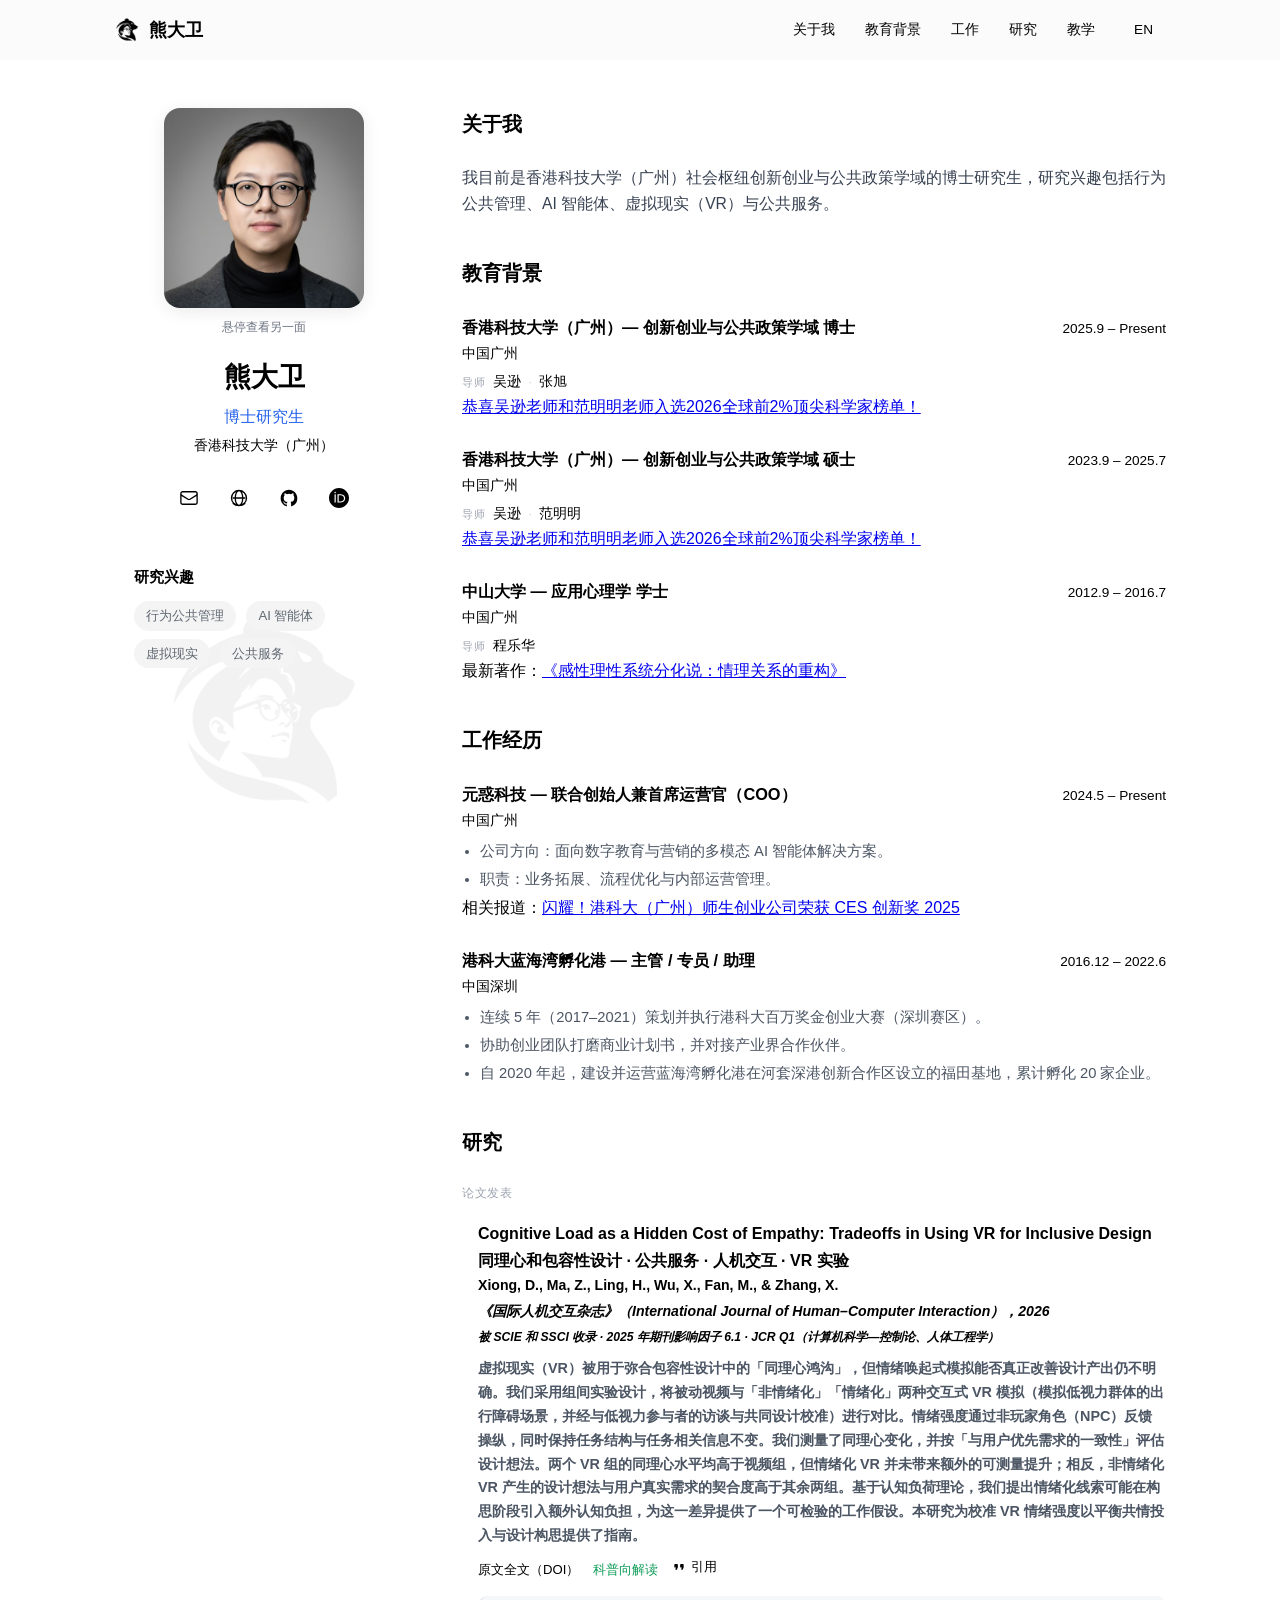
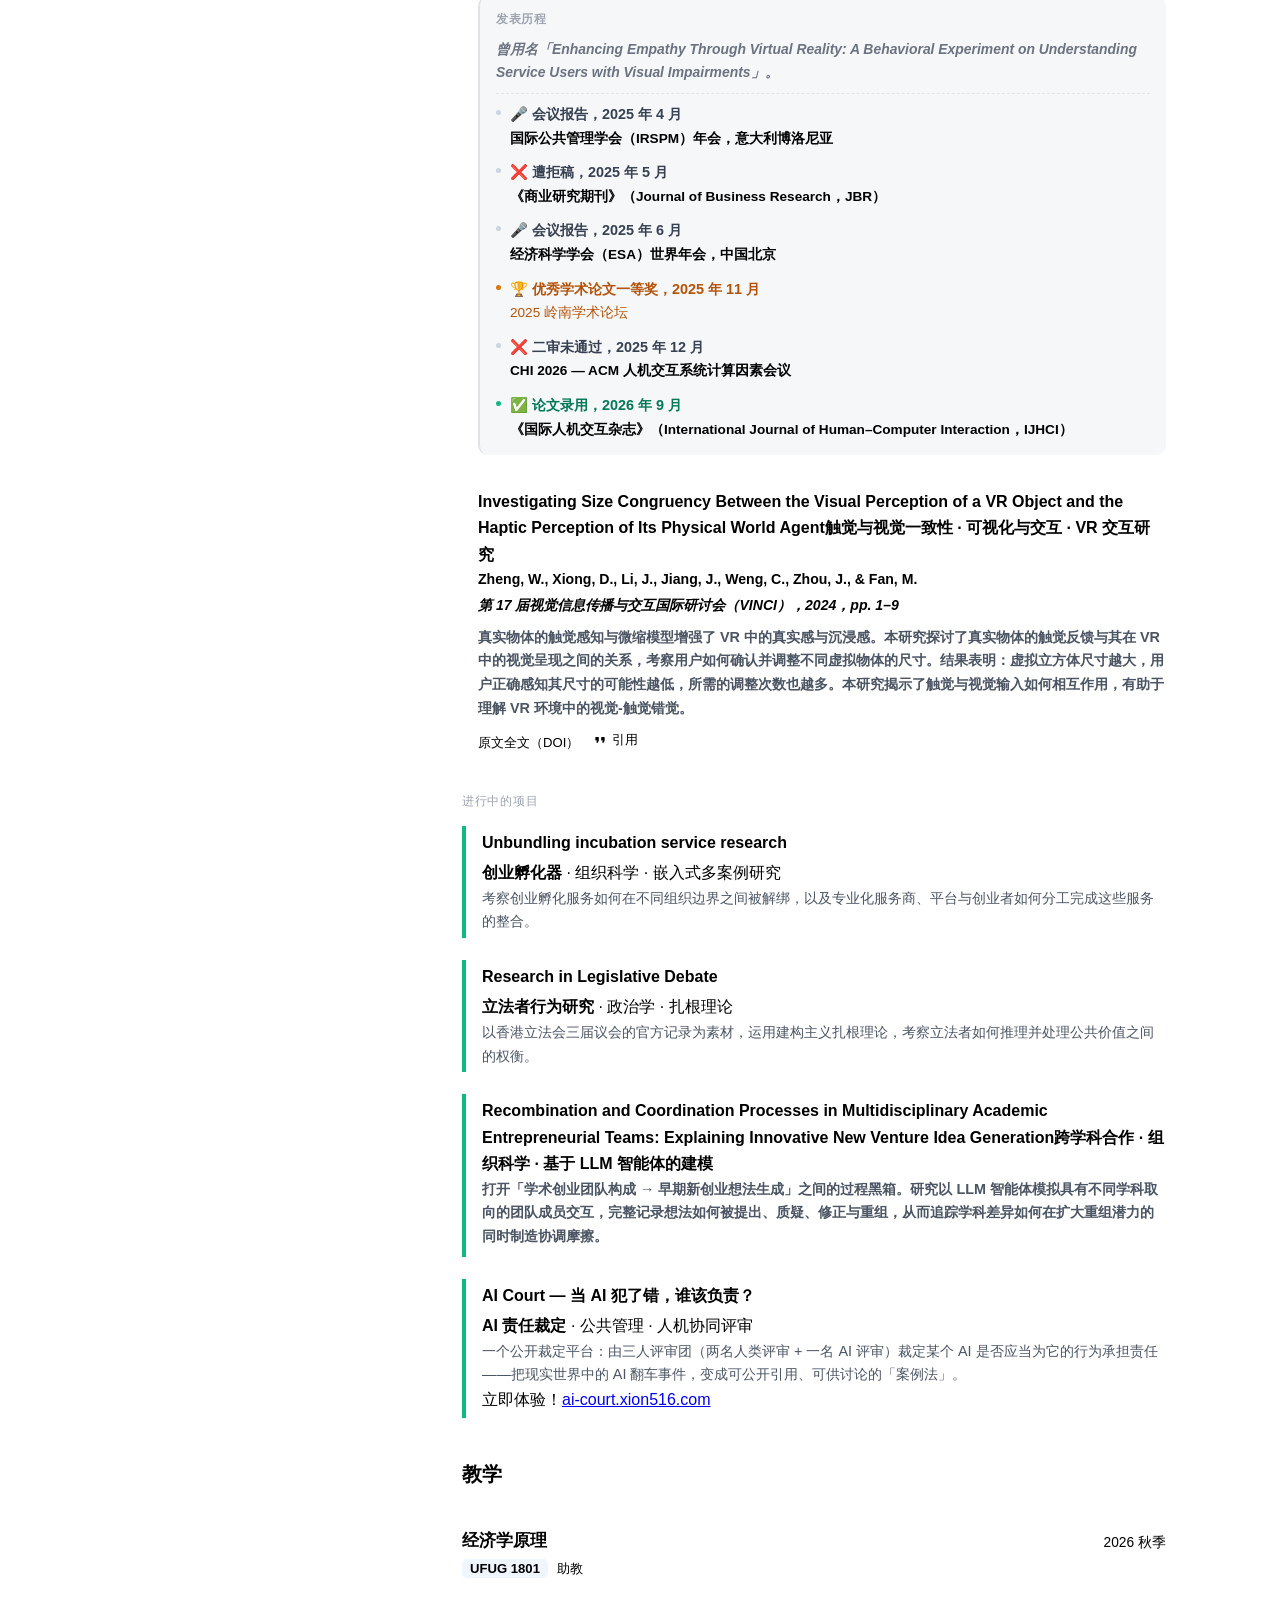
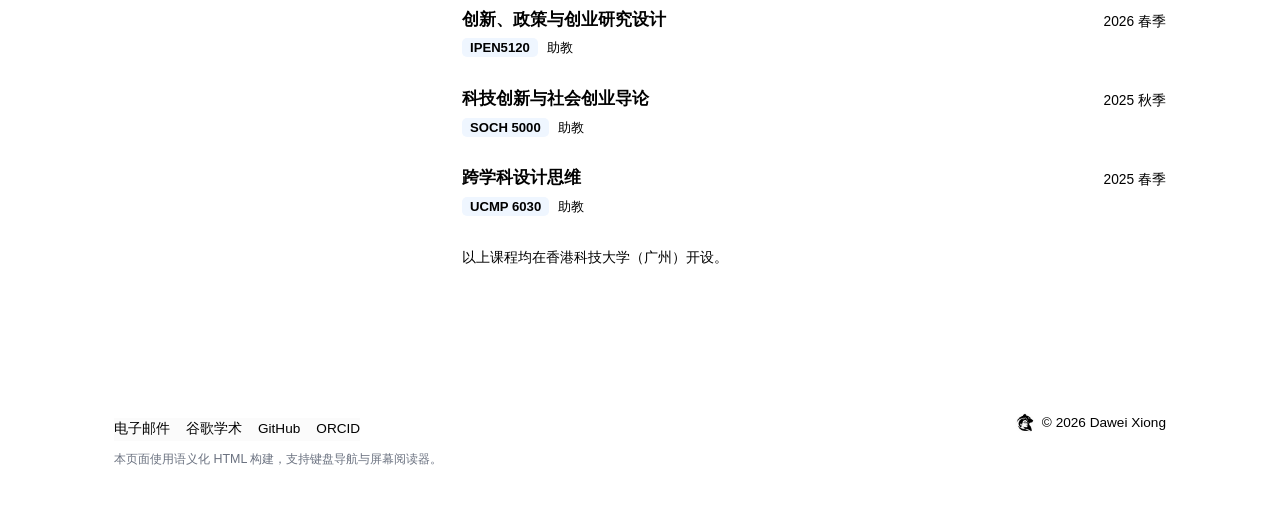
==== zh/index.html @ f40e8dc4 "perf(seo): 外置内联 CSS 至 site.css，body 标签前移至 ~2.8KB（Bing 抓取截断修复）" ====
<!DOCTYPE html>
<html lang="zh-CN">
<head>
    <meta charset="UTF-8">
    <meta name="viewport" content="width=device-width, initial-scale=1.0">
    <title>熊大卫 | 行为公共管理 · AI 智能体 · 虚拟现实 · 公共服务</title>
    <meta name="description" content="香港科技大学（广州）行为公共管理博士研究生，研究 AI 智能体、虚拟现实与公共服务如何塑造人类行为。">
    <meta name="author" content="Dawei Xiong">
    <link rel="canonical" href="https://xion516.com/zh/">
    <link rel="alternate" hreflang="zh-CN" href="https://xion516.com/zh/">
    <link rel="alternate" hreflang="en" href="https://xion516.com/">
    <link rel="alternate" hreflang="x-default" href="https://xion516.com/">
    <meta name="msvalidate.01" content="7CDDEB632D37142ED9CB668CA8CE0DED">
    <link rel="icon" href="/favicon.ico?v=20261027" sizes="any">
    <link rel="icon" type="image/png" sizes="512x512" href="/favicon-512.png?v=20261027">
    <link rel="icon" type="image/png" sizes="32x32" href="/favicon-32.png?v=20261027">
    <link rel="apple-touch-icon" href="/apple-touch-icon.png?v=20261027">

    <!-- Open Graph / Twitter 分享卡 -->
    <meta property="og:type" content="profile">
    <meta property="og:url" content="https://xion516.com/zh/">
    <meta property="og:site_name" content="Dawei Xiong">
    <meta property="og:title" content="熊大卫 | 行为公共管理 · AI 智能体 · 虚拟现实 · 公共服务">
    <meta property="og:description" content="香港科技大学（广州）行为公共管理博士研究生，研究 AI 智能体、虚拟现实与公共服务如何塑造人类行为。">
    <meta property="og:image" content="https://xion516.com/og-image.png">
    <meta property="og:image:secure_url" content="https://xion516.com/og-image.png">
    <meta property="og:image:type" content="image/png">
    <meta property="og:image:width" content="1200">
    <meta property="og:image:height" content="630">
    <meta property="og:image:alt" content="Dawei Xiong — AI Agent, VR &amp; Public Service, HKUST (Guangzhou)">
    <meta property="og:locale" content="zh_CN">
    <meta property="og:locale:alternate" content="en_US">

    <meta name="twitter:card" content="summary_large_image">
    <meta name="twitter:title" content="熊大卫 | 行为公共管理 · AI 智能体 · 虚拟现实 · 公共服务">
    <meta name="twitter:description" content="香港科技大学（广州）行为公共管理博士研究生，研究 AI 智能体、虚拟现实与公共服务如何塑造人类行为。">
    <meta name="twitter:image" content="https://xion516.com/og-image.png">
    <meta name="twitter:image:alt" content="Dawei Xiong — AI Agent, VR &amp; Public Service, HKUST (Guangzhou)">

    
    <link rel="stylesheet" href="/site.css?v=20261028">
</head>
<body>
    <a class="skip-link" href="#main">跳到主内容</a>

    <nav aria-label="主导航">
        <div class="nav-inner">
            <span class="nav-brand">
                <img class="nav-logo" src="/mark-sm.png?v=20261027" alt="" aria-hidden="true" width="26" height="26">
                <span class="serif">熊大卫</span>
            </span>
            <div class="nav-right">
                <div class="nav-links">
                    <a href="#about">关于我</a>
                    <a href="#education">教育背景</a>
                    <a href="#work">工作</a>
                    <a href="#research">研究</a>
                    <a href="#teaching">教学</a>
                </div>
                <a class="lang-toggle" href="/" hreflang="en" aria-label="Switch to English">EN</a>
            </div>
        </div>
    </nav>

    <div class="container">
        <!-- 左栏 -->
        <aside class="sidebar" aria-label="个人简介">
            <div class="sidebar-sticky">
                <div class="avatar-wrapper">
                    <img src="/avatar.jpg?v=20261027" alt="Dawei Xiong" width="512" height="512">
                    <img class="hover" src="/hover.jpg?v=20261027" alt="" aria-hidden="true" width="512" height="512">
                </div>
                <p class="avatar-hint">悬停查看另一面</p>
                <h1 class="serif">熊大卫</h1>
                <p class="role">博士研究生</p>
                <p class="affil">香港科技大学（广州）</p>

                <div class="social-row">
                    <a href="mailto:dxiong107@connect.hkust-gz.edu.cn" aria-label="Email">
                        <svg viewBox="0 0 24 24" fill="none" stroke="currentColor" stroke-width="1.6"><path stroke-linecap="round" stroke-linejoin="round" d="M21.75 6.75v10.5a2.25 2.25 0 0 1-2.25 2.25h-15a2.25 2.25 0 0 1-2.25-2.25V6.75m19.5 0A2.25 2.25 0 0 0 19.5 4.5h-15a2.25 2.25 0 0 0-2.25 2.25m19.5 0v.243a2.25 2.25 0 0 1-1.07 1.916l-7.5 4.615a2.25 2.25 0 0 1-2.36 0L3.32 8.91a2.25 2.25 0 0 1-1.07-1.916V6.75"/></svg>
                    </a>
                    <a href="https://scholar.google.com/citations?hl=zh-CN&user=pcachyQAAAAJ" target="_blank" rel="noopener" aria-label="Google Scholar">
                        <svg viewBox="0 0 24 24" fill="none" stroke="currentColor" stroke-width="1.6"><path stroke-linecap="round" stroke-linejoin="round" d="M12 21a9 9 0 1 1 9-9 9 9 0 0 1-9 9Zm0 0c-2.5 0-4.5-4-4.5-9S9.5 3 12 3s4.5 4 4.5 9-2 9-4.5 9Zm0 0c-3 0-5.5-1-7-2.5M12 21c3 0 5.5-1 7-2.5M5 12h14"/></svg>
                    </a>
                    <a href="https://github.com/xion516" target="_blank" rel="noopener" aria-label="GitHub">
                        <svg viewBox="0 0 24 24" fill="currentColor"><path d="M12 2C6.48 2 2 6.58 2 12.25c0 4.53 2.87 8.37 6.84 9.73.5.09.68-.22.68-.49v-1.7c-2.78.62-3.37-1.37-3.37-1.37-.45-1.18-1.11-1.5-1.11-1.5-.91-.64.07-.62.07-.62 1 .07 1.53 1.06 1.53 1.06.89 1.57 2.34 1.12 2.91.85.09-.66.35-1.12.63-1.38-2.22-.26-4.56-1.14-4.56-5.07 0-1.12.39-2.03 1.03-2.75-.1-.26-.45-1.3.1-2.7 0 0 .84-.28 2.75 1.05a9.35 9.35 0 0 1 5 0c1.91-1.33 2.75-1.05 2.75-1.05.55 1.4.2 2.44.1 2.7.64.72 1.03 1.63 1.03 2.75 0 3.94-2.34 4.81-4.57 5.06.36.32.68.94.68 1.9v2.82c0 .27.18.59.69.49A10.26 10.26 0 0 0 22 12.25C22 6.58 17.52 2 12 2Z"/></svg>
                    </a>
                    <a href="https://orcid.org/0009-0006-2995-7385" target="_blank" rel="noopener" aria-label="ORCID">
                        <svg viewBox="0 0 24 24" fill="currentColor"><path d="M12 0C5.372 0 0 5.372 0 12s5.372 12 12 12 12-5.372 12-12S18.628 0 12 0zM7.369 4.378c.525 0 .947.431.947.947s-.422.947-.947.947a.95.95 0 0 1-.947-.947c0-.525.422-.947.947-.947zm-.722 3.038h1.444v10.041H6.647V7.416zm3.562 0h3.9c3.712 0 5.344 2.653 5.344 5.025 0 2.578-2.016 5.025-5.325 5.025h-3.919V7.416zm1.444 1.303v7.444h2.297c3.272 0 4.022-2.484 4.022-3.722 0-2.016-1.284-3.722-4.097-3.722h-2.222z"/></svg>
                    </a>
                </div>

                <div class="interest-box">
                    <h2>研究兴趣</h2>
                    <span class="tag">行为公共管理</span>
                    <span class="tag">AI 智能体</span>
                    <span class="tag">虚拟现实</span>
                    <span class="tag">公共服务</span>
                </div>

                <img class="sidebar-watermark" src="/mark.png?v=20261027" alt="" aria-hidden="true" width="220" height="220">
            </div>
        </aside>

        <!-- 右栏 -->
        <main class="main" id="main" tabindex="-1">
            <section id="about" class="block">
                <h2 class="serif">关于我</h2>
                <p class="bio">我目前是香港科技大学（广州）社会枢纽创新创业与公共政策学域的博士研究生，研究兴趣包括行为公共管理、AI 智能体、虚拟现实（VR）与公共服务。</p>
            </section>

            <section id="education" class="block">
                <h2 class="serif">教育背景</h2>
                <div class="timeline-item">
                    <div class="timeline-head"><h3>香港科技大学（广州）— 创新创业与公共政策学域 博士</h3><span class="date">2025.9 – Present</span></div>
                    <p class="place">中国广州</p>
                    <p class="supervisors"><span class="sup-label">导师</span><a href="https://facultyprofiles.hkust-gz.edu.cn/faculty-personal-page/WU-Xun/wuxun" target="_blank" rel="noopener">吴逊</a><span class="sep">·</span><a href="https://www.zhang-xu.com/" target="_blank" rel="noopener">张旭</a></p>
   <a href='https://www.hkust-gz.edu.cn/zh/2026/10/13/%e6%b8%af%e7%a7%91%e5%a4%a7%e5%b9%bf%e5%b7%9e120%e4%ba%ba%e6%ac%a1%e5%85%a5%e9%80%89%e5%85%a8%e7%90%83%e5%89%8d2%e9%a1%b6%e5%b0%96%e7%a7%91%e5%ad%a6%e5%ae%b6%e6%a6%9c%e5%8d%95/?variant=zh-cn' target='_blank' rel='noopener'>恭喜吴逊老师和范明明老师入选2026全球前2%顶尖科学家榜单！</a></p>
                </div>
                <div class="timeline-item">
                    <div class="timeline-head"><h3>香港科技大学（广州）— 创新创业与公共政策学域 硕士</h3><span class="date">2023.9 – 2025.7</span></div>
                    <p class="place">中国广州</p>
                    <p class="supervisors"><span class="sup-label">导师</span><a href="https://facultyprofiles.hkust-gz.edu.cn/faculty-personal-page/WU-Xun/wuxun" target="_blank" rel="noopener">吴逊</a><span class="sep">·</span><a href="https://www.mingmingfan.com/" target="_blank" rel="noopener">范明明</a></p>
   <a href='https://www.hkust-gz.edu.cn/zh/2026/10/13/%e6%b8%af%e7%a7%91%e5%a4%a7%e5%b9%bf%e5%b7%9e120%e4%ba%ba%e6%ac%a1%e5%85%a5%e9%80%89%e5%85%a8%e7%90%83%e5%89%8d2%e9%a1%b6%e5%b0%96%e7%a7%91%e5%ad%a6%e5%ae%b6%e6%a6%9c%e5%8d%95/?variant=zh-cn' target='_blank' rel='noopener'>恭喜吴逊老师和范明明老师入选2026全球前2%顶尖科学家榜单！</a></p>
                </div>
                <div class="timeline-item">
                    <div class="timeline-head"><h3>中山大学 — 应用心理学 学士</h3><span class="date">2012.9 – 2016.7</span></div>
                    <p class="place">中国广州</p>
                    <p class="supervisors"><span class="sup-label">导师</span><a href="https://baike.baidu.com/item/%E7%A8%8B%E4%B9%90%E5%8D%8E/10034179" target="_blank" rel="noopener">程乐华</a></p>
               最新著作：<a href='https://book.douban.com/subject/35476823/' target='_blank' rel='noopener'>《感性理性系统分化说：情理关系的重构》</a></p>
                </div>
            </section>

            <section id="work" class="block">
                <h2 class="serif">工作经历</h2>
                <div class="timeline-item">
                    <div class="timeline-head"><h3>元惑科技 — 联合创始人兼首席运营官（COO）</h3><span class="date">2024.5 – Present</span></div>
                    <p class="place">中国广州</p>
                    <ul>
                        <li>公司方向：面向数字教育与营销的多模态 AI 智能体解决方案。</li>
                        <li>职责：业务拓展、流程优化与内部运营管理。</li>
                    </ul>
                    <p class="links"><span>相关报道：</span><a href="https://giving.hkust-gz.edu.cn/2025/01/17/%e9%97%aa%e8%80%80%ef%bc%81%e6%b8%af%e7%a7%91%e5%a4%a7%ef%bc%88%e5%b9%bf%e5%b7%9e%ef%bc%89%e5%b8%88%e7%94%9f%e5%88%9b%e4%b8%9a%e5%85%ac%e5%8f%b8%e8%8d%a3%e8%8e%b7ces%e5%88%9b%e6%96%b0%e5%a5%96-2025/?variant=zh-cn" target="_blank" rel="noopener">闪耀！港科大（广州）师生创业公司荣获 CES 创新奖 2025</a></p>
                </div>
                <div class="timeline-item">
                    <div class="timeline-head"><h3>港科大蓝海湾孵化港 — 主管 / 专员 / 助理</h3><span class="date">2016.12 – 2022.6</span></div>
                    <p class="place">中国深圳</p>
                    <ul>
                        <li>连续 5 年（2017–2021）策划并执行港科大百万奖金创业大赛（深圳赛区）。</li>
                        <li>协助创业团队打磨商业计划书，并对接产业界合作伙伴。</li>
                        <li>自 2020 年起，建设并运营蓝海湾孵化港在河套深港创新合作区设立的福田基地，累计孵化 20 家企业。</li>
                    </ul>
                </div>
            </section>

            <section id="research" class="block">
                <h2 class="serif">研究</h2>

                <div class="subsection-label">论文发表</div>

                <div class="pub-card">
                    <h3>Cognitive Load as a Hidden Cost of Empathy: Tradeoffs in Using VR for Inclusive Design<strong>同理心和包容性设计</strong> · 公共服务 · 人机交互 · VR 实验</p>
                    <p class="authors"><strong>Xiong, D.</strong>, Ma, Z., Ling, H., Wu, X., Fan, M., &amp; Zhang, X.</p>
                    <p class="venue">《国际人机交互杂志》（International Journal of Human–Computer Interaction），2026</p>
                    <p class="venue-note">被 SCIE 和 SSCI 收录 · 2025 年期刊影响因子 6.1 · JCR Q1（计算机科学—控制论、人体工程学）</p>
                    <p class="abs">虚拟现实（VR）被用于弥合包容性设计中的「同理心鸿沟」，但情绪唤起式模拟能否真正改善设计产出仍不明确。我们采用组间实验设计，将被动视频与「非情绪化」「情绪化」两种交互式 VR 模拟（模拟低视力群体的出行障碍场景，并经与低视力参与者的访谈与共同设计校准）进行对比。情绪强度通过非玩家角色（NPC）反馈操纵，同时保持任务结构与任务相关信息不变。我们测量了同理心变化，并按「与用户优先需求的一致性」评估设计想法。两个 VR 组的同理心水平均高于视频组，但情绪化 VR 并未带来额外的可测量提升；相反，非情绪化 VR 产生的设计想法与用户真实需求的契合度高于其余两组。基于认知负荷理论，我们提出情绪化线索可能在构思阶段引入额外认知负担，为这一差异提供了一个可检验的工作假设。本研究为校准 VR 情绪强度以平衡共情投入与设计构思提供了指南。</p>
                    <p class="links"><a href="https://doi.org/10.1080/10447318.2026.2730903" target="_blank" rel="noopener">原文全文（DOI）</a><a class="wx" href="https://mp.weixin.qq.com/s/4Z9jU7JK0dcvr9cvZhAqaQ" target="_blank" rel="noopener" title="同一研究，更易读的解读">科普向解读</a><button class="cite-btn" type="button" data-pub="p1" aria-haspopup="dialog"><svg viewBox="0 0 24 24" fill="currentColor" aria-hidden="true"><path d="M7.17 17c.51 0 .98-.29 1.2-.74l1.42-2.84c.14-.28.21-.58.21-.89V8c0-.55-.45-1-1-1H5c-.55 0-1 .45-1 1v4c0 .55.45 1 1 1h2l-1.03 2.06c-.45.9.2 1.94 1.2 1.94zm10 0c.51 0 .98-.29 1.2-.74l1.42-2.84c.14-.28.21-.58.21-.89V8c0-.55-.45-1-1-1h-4c-.55 0-1 .45-1 1v4c0 .55.45 1 1 1h2l-1.03 2.06c-.45.9.2 1.94 1.2 1.94z"/></svg><span>引用</span></button></p>

                    <div class="pub-history">
                        <p class="ph-label">发表历程</p>
                        <p class="former-title">曾用名「Enhancing Empathy Through Virtual Reality: A Behavioral Experiment on Understanding Service Users with Visual Impairments」。</p>
                        <div class="ph-item">
                            <p class="ph-what">🎤 会议报告，2025 年 4 月</p>
                            <p class="ph-where">国际公共管理学会（IRSPM）年会，意大利博洛尼亚</p>
                        </div>
                        <div class="ph-item">
                            <p class="ph-what">❌ 遭拒稿，2025 年 5 月</p>
                            <p class="ph-where">《商业研究期刊》（Journal of Business Research，JBR）</p>
                        </div>
                        <div class="ph-item">
                            <p class="ph-what">🎤 会议报告，2025 年 6 月</p>
                            <p class="ph-where">经济科学学会（ESA）世界年会，中国北京</p>
                        </div>
                        <div class="ph-item award">
                            <p class="ph-what">🏆 优秀学术论文一等奖，2025 年 11 月</p>
                            <p class="ph-where">2025 岭南学术论坛</p>
                        </div>
                        <div class="ph-item">
                            <p class="ph-what">❌ 二审未通过，2025 年 12 月</p>
                            <p class="ph-where">CHI 2026 — ACM 人机交互系统计算因素会议</p>
                        </div>
                        <div class="ph-item accepted">
                            <p class="ph-what">✅ 论文录用，2026 年 9 月</p>
                            <p class="ph-where">《国际人机交互杂志》（International Journal of Human–Computer Interaction，IJHCI）</p>
                        </div>
                    </div>
                </div>

                <div class="pub-card">
                    <h3>Investigating Size Congruency Between the Visual Perception of a VR Object and the Haptic Perception of Its Physical World Agent</h3<strong>触觉与视觉一致性</strong> · 可视化与交互 · VR 交互研究</p>
                    <p class="authors">Zheng, W., <strong>Xiong, D.</strong>, Li, J., Jiang, J., Weng, C., Zhou, J., &amp; Fan, M.</p>
                    <p class="venue">第 17 届视觉信息传播与交互国际研讨会（VINCI），2024，pp. 1–9</p>
                    <p class="abs">真实物体的触觉感知与微缩模型增强了 VR 中的真实感与沉浸感。本研究探讨了真实物体的触觉反馈与其在 VR 中的视觉呈现之间的关系，考察用户如何确认并调整不同虚拟物体的尺寸。结果表明：虚拟立方体尺寸越大，用户正确感知其尺寸的可能性越低，所需的调整次数也越多。本研究揭示了触觉与视觉输入如何相互作用，有助于理解 VR 环境中的视觉-触觉错觉。</p>
                    <p class="links"><a href="https://doi.org/10.1145/3678698.3678706" target="_blank" rel="noopener">原文全文（DOI）</a><button class="cite-btn" type="button" data-pub="p2" aria-haspopup="dialog"><svg viewBox="0 0 24 24" fill="currentColor" aria-hidden="true"><path d="M7.17 17c.51 0 .98-.29 1.2-.74l1.42-2.84c.14-.28.21-.58.21-.89V8c0-.55-.45-1-1-1H5c-.55 0-1 .45-1 1v4c0 .55.45 1 1 1h2l-1.03 2.06c-.45.9.2 1.94 1.2 1.94zm10 0c.51 0 .98-.29 1.2-.74l1.42-2.84c.14-.28.21-.58.21-.89V8c0-.55-.45-1-1-1h-4c-.55 0-1 .45-1 1v4c0 .55.45 1 1 1h2l-1.03 2.06c-.45.9.2 1.94 1.2 1.94z"/></svg><span>引用</span></button></p>
                </div>

                <div class="subsection-label">进行中的项目</div>

                <div class="ongoing-card">
                    <h3>Unbundling incubation service research</h3>
  <strong>创业孵化器</strong> · 组织科学 · 嵌入式多案例研究</p>
                    <p class="abs">考察创业孵化服务如何在不同组织边界之间被解绑，以及专业化服务商、平台与创业者如何分工完成这些服务的整合。</p>
                </div>

                <div class="ongoing-card">
                    <h3>Research in Legislative Debate</h3>
     <strong>立法者行为研究</strong> · 政治学 · 扎根理论</p>
                    <p class="abs">以香港立法会三届议会的官方记录为素材，运用建构主义扎根理论，考察立法者如何推理并处理公共价值之间的权衡。</p>
                </div>

                <div class="ongoing-card">
                    <h3>Recombination and Coordination Processes in Multidisciplinary Academic Entrepreneurial Teams: Explaining Innovative New Venture Idea Generation</h<strong>跨学科合作</strong> · 组织科学 · 基于 LLM 智能体的建模</p>
                    <p class="abs">打开「学术创业团队构成 → 早期新创业想法生成」之间的过程黑箱。研究以 LLM 智能体模拟具有不同学科取向的团队成员交互，完整记录想法如何被提出、质疑、修正与重组，从而追踪学科差异如何在扩大重组潜力的同时制造协调摩擦。</p>
                </div>

                <div class="ongoing-card">
                    <h3>AI Court — 当 AI 犯了错，谁该负责？</h3>
  <strong>AI 责任裁定</strong> · 公共管理 · 人机协同评审</p>
                    <p class="abs">一个公开裁定平台：由三人评审团（两名人类评审 + 一名 AI 评审）裁定某个 AI 是否应当为它的行为承担责任——把现实世界中的 AI 翻车事件，变成可公开引用、可供讨论的「案例法」。</p>
           立即体验！<a href='https://ai-court.xion516.com' target='_blank' rel='noopener'>ai-court.xion516.com</a></p>
                </div>
            </section>

            <section id="teaching" class="block">
                <h2 class="serif">教学</h2>
                <div class="course-row">
                    <div class="course-info">
                        <h3>经济学原理</h3>
                        <p class="course-sub"><span class="code">UFUG 1801</span><span class="ta">助教</span></p>
                    </div>
                    <span class="term">2026 秋季</span>
                </div>
                <div class="course-row">
                    <div class="course-info">
                        <h3>创新、政策与创业研究设计</h3>
                        <p class="course-sub"><span class="code">IPEN5120</span><span class="ta">助教</span></p>
                    </div>
                    <span class="term">2026 春季</span>
                </div>
                <div class="course-row">
                    <div class="course-info">
                        <h3>科技创新与社会创业导论</h3>
                        <p class="course-sub"><span class="code">SOCH 5000</span><span class="ta">助教</span></p>
                    </div>
                    <span class="term">2025 秋季</span>
                </div>
                <div class="course-row">
                    <div class="course-info">
                        <h3>跨学科设计思维</h3>
                        <p class="course-sub"><span class="code">UCMP 6030</span><span class="ta">助教</span></p>
                    </div>
                    <span class="term">2025 春季</span>
                </div>
                <p class="teaching-note">以上课程均在香港科技大学（广州）开设。</p>
            </section>
        </main>
    </div>

    <footer class="site-footer">
        <div class="site-footer-inner">
            <nav class="footer-links" aria-label="联系方式">
                <a href="mailto:dxiong107@connect.hkust-gz.edu.cn">电子邮件</a>
                <a href="https://scholar.google.com/citations?hl=zh-CN&user=pcachyQAAAAJ" target="_blank" rel="noopener">谷歌学术</a>
                <a href="https://github.com/xion516" target="_blank" rel="noopener">GitHub</a>
                <a href="https://orcid.org/0009-0006-2995-7385" target="_blank" rel="noopener">ORCID</a>
            </nav>
            <span class="footer-copy">
                <img class="footer-mark" src="/mark-sm.png?v=20261027" alt="" aria-hidden="true" width="20" height="20">
                © 2026 Dawei Xiong
            </span>
            <p class="footer-a11y">本页面使用语义化 HTML 构建，支持键盘导航与屏幕阅读器。</p>
        </div>
    </footer>

    <!-- 引用弹窗（Google Scholar 风格） -->
    <div class="cite-overlay" id="citeOverlay" aria-hidden="true">
        <div class="cite-modal" role="dialog" aria-modal="true" aria-labelledby="citeTitle">
            <div class="cite-head">
                <div>
                    <h3 id="citeTitle">引用</h3>
                    <p class="cite-sub">点击「复制」即可粘贴到参考文献列表。</p>
                </div>
                <button class="close-btn" id="citeClose" type="button" aria-label="关闭">×</button>
            </div>
            <div class="cite-formats" id="citeFormats"></div>
        </div>
    </div>

    <script>
        (function () {
            var PUBS = {
                p1: {
                    apa: "Xiong, D., Ma, Z., Ling, H., Wu, X., Fan, M., & Zhang, X. (2026). Cognitive load as a hidden cost of empathy: Tradeoffs in using VR for inclusive design. International Journal of Human–Computer Interaction, 1–21. https://doi.org/10.1080/10447318.2026.2730903",
                    mla: "Xiong, Dawei, et al. \"Cognitive Load as a Hidden Cost of Empathy: Tradeoffs in Using VR for Inclusive Design.\" International Journal of Human–Computer Interaction, 2026, pp. 1–21, https://doi.org/10.1080/10447318.2026.2730903.",
                    chicago: "Xiong, Dawei, Zhijun Ma, Hao Ling, Xun Wu, Mingming Fan, and Xu Zhang. 2026. \"Cognitive Load as a Hidden Cost of Empathy: Tradeoffs in Using VR for Inclusive Design.\" International Journal of Human–Computer Interaction, 1–21. https://doi.org/10.1080/10447318.2026.2730903.",
                    bibtex: "@article{xiong2026cognitive,\n  title = {Cognitive Load as a Hidden Cost of Empathy: Tradeoffs in Using VR for Inclusive Design},\n  author = {Xiong, Dawei and Ma, Zhijun and Ling, Hao and Wu, Xun and Fan, Mingming and Zhang, Xu},\n  journal = {International Journal of Human--Computer Interaction},\n  year = {2026},\n  pages = {1--21},\n  doi = {10.1080/10447318.2026.2730903},\n  publisher = {Informa UK Limited}\n}"
                },
                p2: {
                    apa: "Zheng, W., Xiong, D., Li, J., Jiang, J., Weng, C., Zhou, J., & Fan, M. (2024). Investigating size congruency between the visual perception of a VR object and the haptic perception of its physical world agent. Proceedings of the 17th International Symposium on Visual Information Communication and Interaction, 1–9. https://doi.org/10.1145/3678698.3678706",
                    mla: "Zheng, Wenqi, et al. \"Investigating Size Congruency Between the Visual Perception of a VR Object and the Haptic Perception of Its Physical World Agent.\" Proceedings of the 17th International Symposium on Visual Information Communication and Interaction, ACM, 2024, pp. 1–9, https://doi.org/10.1145/3678698.3678706.",
                    chicago: "Zheng, Wenqi, Dawei Xiong, Junwei Li, Jiajun Jiang, Cekai Weng, Jinni Zhou, and Mingming Fan. 2024. \"Investigating Size Congruency Between the Visual Perception of a VR Object and the Haptic Perception of Its Physical World Agent.\" In Proceedings of the 17th International Symposium on Visual Information Communication and Interaction, 1–9. ACM. https://doi.org/10.1145/3678698.3678706.",
                    bibtex: "@inproceedings{zheng2024investigating,\n  title = {Investigating Size Congruency Between the Visual Perception of a VR Object and the Haptic Perception of Its Physical World Agent},\n  author = {Zheng, Wenqi and Xiong, Dawei and Li, Junwei and Jiang, Jiajun and Weng, Cekai and Zhou, Jinni and Fan, Mingming},\n  booktitle = {Proceedings of the 17th International Symposium on Visual Information Communication and Interaction},\n  year = {2024},\n  pages = {1--9},\n  publisher = {ACM},\n  doi = {10.1145/3678698.3678706}\n}"
                }
            };

            var FORMAT_ORDER = [
                { key: 'apa', name: 'APA' },
                { key: 'mla', name: 'MLA' },
                { key: 'chicago', name: 'Chicago' },
                { key: 'bibtex', name: 'BibTeX' }
            ];

            var overlay = document.getElementById('citeOverlay');
            var formats = document.getElementById('citeFormats');
            var closeBtn = document.getElementById('citeClose');
            var lastFocused = null;

            function escapeHtml(s) {
                return s.replace(/&/g, '&amp;').replace(/</g, '&lt;').replace(/>/g, '&gt;');
            }

            function copyText(text, btn) {
                function done() {
                    var zh = document.documentElement.lang === 'zh-CN';
                    btn.textContent = zh ? '已复制 ✓' : 'Copied ✓';
                    setTimeout(function () { btn.textContent = zh ? '复制' : 'Copy'; }, 1600);
                }
                function fallback() {
                    var ta = document.createElement('textarea');
                    ta.value = text; ta.style.position = 'fixed'; ta.style.opacity = '0';
                    document.body.appendChild(ta); ta.focus(); ta.select();
                    try { document.execCommand('copy'); done(); } catch (e) {}
                    document.body.removeChild(ta);
                }
                if (navigator.clipboard && navigator.clipboard.writeText) {
                    navigator.clipboard.writeText(text).then(done, fallback);
                } else {
                    fallback();
                }
            }

            function openCite(pubId) {
                var pub = PUBS[pubId];
                if (!pub) return;
                var zh = document.documentElement.lang === 'zh-CN';
                var copyLabel = zh ? '复制' : 'Copy';
                var html = '';
                FORMAT_ORDER.forEach(function (f) {
                    var v = pub[f.key];
                    if (!v) return;
                    html += '<div class="cite-format">'
                          + '<div class="fmt-head"><span class="fmt-name">' + f.name + '</span>'
                          + '<button class="copy-btn" type="button" data-text="' + encodeURIComponent(v) + '">' + copyLabel + '</button></div>'
                          + '<pre>' + escapeHtml(v) + '</pre></div>';
                });
                formats.innerHTML = html;
                var btns = formats.querySelectorAll('.copy-btn');
                for (var i = 0; i < btns.length; i++) {
                    (function (b) {
                        b.addEventListener('click', function () {
                            copyText(decodeURIComponent(b.getAttribute('data-text')), b);
                        });
                    })(btns[i]);
                }
                overlay.classList.add('open');
                overlay.setAttribute('aria-hidden', 'false');
                lastFocused = document.activeElement;
                closeBtn.focus();
            }

            function closeCite() {
                overlay.classList.remove('open');
                overlay.setAttribute('aria-hidden', 'true');
                if (lastFocused && lastFocused.focus) { lastFocused.focus(); }
                lastFocused = null;
            }

            /* 焦点陷阱：Tab 在弹窗内循环，不会跑到背后的页面 */
            var FOCUSABLE = 'button, a[href], input, select, textarea, [tabindex]:not([tabindex="-1"])';
            function trapFocus(e) {
                if (e.key !== 'Tab') return;
                if (!overlay.classList.contains('open')) return;
                var items = overlay.querySelectorAll(FOCUSABLE);
                if (!items.length) return;
                var first = items[0], last = items[items.length - 1];
                if (e.shiftKey && document.activeElement === first) {
                    e.preventDefault(); last.focus();
                } else if (!e.shiftKey && document.activeElement === last) {
                    e.preventDefault(); first.focus();
                }
            }
            document.addEventListener('keydown', trapFocus);

            var citeBtns = document.querySelectorAll('.cite-btn');
            for (var j = 0; j < citeBtns.length; j++) {
                citeBtns[j].addEventListener('click', function () {
                    openCite(this.getAttribute('data-pub'));
                });
            }

            closeBtn.addEventListener('click', closeCite);
            overlay.addEventListener('click', function (e) { if (e.target === overlay) closeCite(); });
            document.addEventListener('keydown', function (e) { if (e.key === 'Escape') closeCite(); });
        })();
    </script>
<script type="application/ld+json">
    {
      "@context": "https://schema.org",
      "@graph": [
        {
          "@type": "Person",
          "@id": "https://xion516.com/#person",
          "name": "Dawei Xiong",
          "alternateName": "熊大卫",
          "url": "https://xion516.com/",
          "image": "https://xion516.com/avatar.jpg",
          "jobTitle": "Ph.D. Student",
          "description": "PhD researcher in behavioral public administration at HKUST (Guangzhou), studying how AI agents, virtual reality and public service shape human behavior.",
          "affiliation": {
            "@type": "CollegeOrUniversity",
            "name": "The Hong Kong University of Science and Technology (Guangzhou)"
          },
          "email": "mailto:dxiong107@connect.hkust-gz.edu.cn",
          "knowsAbout": [
            "Behavioral Public Administration",
            "AI Agent",
            "Virtual Reality",
            "Public Service",
            "Human-Computer Interaction"
          ],
          "sameAs": [
            "https://orcid.org/0009-0006-2995-7385",
            "https://scholar.google.com/citations?hl=zh-CN&user=pcachyQAAAAJ",
            "https://github.com/xion516"
          ]
        },
        {
          "@type": "ScholarlyArticle",
          "@id": "https://doi.org/10.1080/10447318.2026.2730903",
          "headline": "Cognitive Load as a Hidden Cost of Empathy: Tradeoffs in Using VR for Inclusive Design",
          "description": "Virtual reality (VR) is used to bridge the empathy gap in inclusive design. Both VR conditions increased empathy relative to video, but emotional VR produced no additional measurable gain, whereas non-emotional VR produced stronger user-need-aligned ideation.",
          "url": "https://doi.org/10.1080/10447318.2026.2730903",
          "datePublished": "2026-09",
          "about": [
            "Inclusive Governance",
            "Public Service",
            "Human-Computer Interaction",
            "Virtual Reality",
            "Empathy"
          ],
          "author": [
            {"@type": "Person", "name": "Dawei Xiong"},
            {"@type": "Person", "name": "Zhijun Ma"},
            {"@type": "Person", "name": "Hao Ling"},
            {"@type": "Person", "name": "Xun Wu"},
            {"@type": "Person", "name": "Mingming Fan"},
            {"@type": "Person", "name": "Xu Zhang"}
          ],
          "publisher": {"@type": "Organization", "name": "Informa UK Limited"},
          "isPartOf": {
            "@type": "Periodical",
            "name": "International Journal of Human-Computer Interaction"
          }
        },
        {
          "@type": "ScholarlyArticle",
          "@id": "https://doi.org/10.1145/3678698.3678706",
          "headline": "Investigating Size Congruency Between the Visual Perception of a VR Object and the Haptic Perception of Its Physical World Agent",
          "description": "This work explores the relationship between haptic feedback from real objects and their visual representations in VR, contributing to the understanding of visual-haptic illusions in VR environments.",
          "url": "https://doi.org/10.1145/3678698.3678706",
          "datePublished": "2024",
          "about": [
            "Haptic-Visual Congruency",
            "Virtual Reality",
            "Human-Computer Interaction"
          ],
          "author": [
            {"@type": "Person", "name": "Wenqi Zheng"},
            {"@type": "Person", "name": "Dawei Xiong"},
            {"@type": "Person", "name": "Junwei Li"},
            {"@type": "Person", "name": "Jiajun Jiang"},
            {"@type": "Person", "name": "Ceka Weng"},
            {"@type": "Person", "name": "Jinni Zhou"},
            {"@type": "Person", "name": "Mingming Fan"}
          ],
          "publisher": {"@type": "Organization", "name": "Association for Computing Machinery"},
          "isPartOf": {
            "@type": "Event",
            "name": "17th International Symposium on Visual Information Communication and Interaction (VINCI)"
          }
        }
      ]
    }
    </script>
    </body>
</html>
---- site.css ----
<style>
        :root {
            --bg: #fbfbfb;
            --card: #ffffff;
            --text: #1f2937;
            --muted: #6b7280;
            --accent: #3b82f6;
            --border: #ececec;
        }
        * { margin: 0; padding: 0; box-sizing: border-box; }
        body {
            font-family: -apple-system, BlinkMacSystemFont, "Segoe UI", "PingFang SC", "Microsoft YaHei", sans-serif;
            background: var(--bg);
            color: var(--text);
            line-height: 1.65;
            -webkit-font-smoothing: antialiased;
        }
        .serif { font-family: Georgia, "Times New Roman", "Songti SC", serif; }

        /* 顶部导航 */
        nav {
            position: sticky; top: 0; z-index: 50;
            background: rgba(251,251,251,0.9);
            backdrop-filter: blur(8px);
            border-bottom: 1px solid var(--border);
        }
        .nav-inner {
            max-width: 1100px; margin: 0 auto; padding: 0 24px;
            display: flex; align-items: center; justify-content: space-between;
            height: 60px;
        }
        .nav-brand {
            font-size: 1.15rem; font-weight: 600;
            display: inline-flex; align-items: center; gap: 9px;
        }
        .nav-logo { width: 26px; height: 26px; display: block; flex: none; }
        .nav-links { display: flex; gap: 6px; }
        .nav-links a {
            color: var(--muted); text-decoration: none; font-size: 0.9rem;
            padding: 6px 12px; border-radius: 8px; transition: color .15s, background .15s;
        }
        .nav-links a:hover { color: var(--text); background: #f0f0f0; }
        .nav-right { display: flex; align-items: center; gap: 14px; }
        .lang-toggle {
            font-family: inherit; font-size: 0.85rem; color: var(--muted);
            background: none; border: 1px solid var(--border); border-radius: 8px;
            padding: 5px 13px; cursor: pointer; white-space: nowrap;
            transition: color .15s, border-color .15s;
        }
        .lang-toggle:hover { color: var(--accent); border-color: var(--accent); }
        a.lang-toggle { text-decoration: none; display: inline-block; line-height: 1.4; }

        /* 锚点滚动避让：顶部导航是 sticky（高 60px），留 12px 呼吸位，避免标题被压住 */
        html { scroll-padding-top: 72px; }
        section[id] { scroll-margin-top: 72px; }

        /* 键盘焦点环：只在键盘操作时出现（:focus-visible），鼠标点击不显示 */
        a:focus-visible, button:focus-visible {
            outline: 2px solid var(--accent);
            outline-offset: 2px;
        }

        /* 主容器：左右两栏 */
        .container {
            max-width: 1100px; margin: 0 auto; padding: 48px 24px 80px;
            display: grid; grid-template-columns: 300px 1fr; gap: 48px;
        }

        /* 左栏 */
        .sidebar-sticky { position: sticky; top: 88px; }

        /* 侧栏水印：线描肖像超大淡印，纯装饰（随 sticky 常驻左栏下方） */
        .sidebar-watermark {
            position: absolute; left: 50%; transform: translateX(-50%);
            bottom: -128px; width: 220px; height: 220px;
            opacity: .05; pointer-events: none; z-index: 0;
        }

        /* 水印必须沉在内容之下：绝对定位 z-index:0 会盖住标签文字 */
        .sidebar-sticky > *:not(.sidebar-watermark) { position: relative; z-index: 1; }

        .avatar-wrapper {
            width: 200px; height: 200px; margin: 0 auto 24px;
            position: relative; border-radius: 16px; overflow: hidden;
            box-shadow: 0 4px 18px rgba(0,0,0,0.08);
        }
        .avatar-wrapper img {
            position: absolute; inset: 0; width: 100%; height: 100%;
            object-fit: cover; transition: opacity .5s ease;
        }
        .avatar-wrapper img.hover { opacity: 0; }
        .avatar-wrapper:hover img.hover { opacity: 1; }
        .avatar-hint {
            /* WCAG AA 4.5:1 —— #b0b0b0 on #fbfbfb 只有 2.10:1 */
            text-align: center; font-size: 0.72rem; color: #6b7280; margin: -14px 0 18px;
        }

        .sidebar h1 { font-size: 1.7rem; text-align: center; margin-bottom: 4px; }
        .sidebar .role { text-align: center; color: #2563eb; font-weight: 500; margin-bottom: 4px; }
        .sidebar .affil { text-align: center; color: var(--muted); font-size: 0.9rem; margin-bottom: 20px; }

        .social-row { display: flex; justify-content: center; gap: 10px; margin-bottom: 28px; }
        .social-row a {
            display: flex; align-items: center; justify-content: center;
            width: 40px; height: 40px; border-radius: 10px;
            color: var(--muted); border: 1px solid var(--border);
            transition: color .15s, border-color .15s, transform .15s;
        }
        .social-row a:hover { color: var(--accent); border-color: var(--accent); transform: translateY(-1px); }
        .social-row svg { width: 20px; height: 20px; }

        .interest-box {
            /* 背景透明：让侧栏线描水印的头部从卡片下方透出来，不被不透明底色截断 */
            background: transparent; border: 1px solid var(--border);
            border-radius: 12px; padding: 18px 20px;
        }
        .interest-box h2 { font-size: 0.95rem; margin-bottom: 12px; }
        .interest-box .tag {
            /* WCAG AA 4.5:1 —— var(--muted) #6b7280 on #f4f4f5 只有 4.40:1，加深到 #5f6770 = 5.22:1 */
            display: inline-block; font-size: 0.82rem; color: #5f6770;
            background: #f4f4f5; border-radius: 999px; padding: 4px 12px; margin: 0 6px 8px 0;
        }

        /* 右栏 */
        .main .block { margin-bottom: 40px; }
        .main h2 {
            font-size: 1.25rem; margin-bottom: 16px; padding-bottom: 8px;
            border-bottom: 2px solid var(--accent); display: inline-block;
        }
        .bio { color: #374151; font-size: 0.98rem; }

        .timeline-item { margin-bottom: 26px; }
        .timeline-head { display: flex; flex-wrap: wrap; justify-content: space-between; align-items: baseline; gap: 4px; }
        .timeline-head h3 { font-size: 1.02rem; }
        .timeline-head .date { color: var(--muted); font-size: 0.85rem; white-space: nowrap; }
        .timeline-item .place { color: var(--muted); font-size: 0.85rem; margin: 2px 0 6px; }
        .supervisors { font-size: 0.85rem; color: var(--muted); margin-top: 2px; }
        .supervisors .sup-label {
            display: inline-block; font-size: 0.7rem; text-transform: uppercase;
            letter-spacing: .05em; color: #9ca3af; margin-right: 8px;
        }
        .supervisors a { color: var(--accent); text-decoration: none; font-weight: 500; }
        .supervisors a:hover { text-decoration: underline; }
        .supervisors .sep { color: #d1d5db; margin: 0 7px; }
        .congrats { margin-top: 6px; font-size: 0.82rem; }
        .congrats a { color: var(--accent); text-decoration: none; font-weight: 500; }
        .congrats a:hover { text-decoration: underline; }
        .timeline-item ul { padding-left: 18px; color: #4b5563; font-size: 0.92rem; }
        .timeline-item li { margin-bottom: 4px; }

        /* 出版物 / 项目卡片 */
        .pub-card {
            border-left: 4px solid var(--accent); padding: 4px 0 4px 16px; margin-bottom: 22px;
        }
        .pub-card h3 { font-size: 1rem; margin-bottom: 4px; }
        .pub-card .authors { color: var(--muted); font-size: 0.88rem; margin-bottom: 3px; }
        .pub-card .authors strong { color: var(--text); font-weight: 600; }
        .pub-card .venue { color: var(--muted); font-size: 0.88rem; font-style: italic; margin-bottom: 8px; }
        .pub-card .venue-note { color: var(--muted); font-size: 0.76rem; font-style: italic; margin: -4px 0 10px; }
        .pub-card .abs { color: #4b5563; font-size: 0.9rem; }
        .pub-card .meta { color: var(--muted); font-size: 0.85rem; font-style: italic; margin-bottom: 8px; }
        .pub-card .links { margin-top: 8px; }
        .pub-card .links a {
            font-size: 0.82rem; color: var(--accent); text-decoration: none;
            margin-right: 14px; font-weight: 500;
        }
        .pub-card .links a:hover { text-decoration: underline; }
        .pub-card .links a.wx { color: #0f9d58; }
        .pub-card .links a.wx:hover { color: #0b7c46; }

        /* 履历嵌套块 */
        .pub-history {
            margin-top: 14px; padding: 14px 16px;
            background: #f6f7f9; border-radius: 10px;
            border-left: 2px solid #dfe3e8;
        }
        .pub-history .ph-label {
            font-size: 0.72rem; text-transform: uppercase; letter-spacing: .06em;
            color: #9ca3af; margin-bottom: 9px;
        }
        .pub-history .former-title {
            font-size: 0.87rem; color: #6b7280; font-style: italic;
            padding-bottom: 9px; margin-bottom: 9px; border-bottom: 1px dashed #e2e5e9;
        }
        .pub-history ul { padding-left: 17px; color: #4b5563; font-size: 0.88rem; }
        .pub-history li { margin-bottom: 5px; }
        .pub-history li:last-child { margin-bottom: 0; }
        .pub-history .award { color: #b45309; font-weight: 500; }
        /* 履历条目：上=发生了什么，下=具体会议 */
        .ph-item { position: relative; padding-left: 14px; margin-bottom: 11px; }
        .ph-item:last-child { margin-bottom: 0; }
        .ph-item::before {
            content: ''; position: absolute; left: 0; top: 7px;
            width: 5px; height: 5px; border-radius: 50%; background: #cbd5e1;
        }
        .ph-what { font-size: 0.9rem; font-weight: 600; color: #374151; }
        .ph-where { font-size: 0.85rem; color: var(--muted); margin-top: 1px; }
        .ph-item.award::before { background: #d97706; }
        .ph-item.award .ph-what { color: #b45309; }
        .ph-item.accepted::before { background: #10b981; }
        .ph-item.accepted .ph-what { color: #047857; }

        /* 进行中的项目 */
        .ongoing-card {
            border-left: 4px solid #10b981; padding: 4px 0 4px 16px; margin-bottom: 22px;
        }
        .ongoing-card h3 { font-size: 1rem; margin-bottom: 4px; }
        .ongoing-card .meta { color: var(--muted); font-size: 0.85rem; font-style: italic; margin-bottom: 8px; }
        .meta strong { font-style: normal; font-weight: 600; color: var(--text); }
        .ongoing-card .abs { color: #4b5563; font-size: 0.9rem; }
        .ongoing-card .links { margin-top: 8px; }
        .ongoing-card .links a {
            font-size: 0.82rem; color: var(--accent); text-decoration: none;
            margin-right: 14px; font-weight: 500;
        }
        .ongoing-card .links a:hover { text-decoration: underline; }

        .subsection-label {
            font-size: 0.78rem; text-transform: uppercase; letter-spacing: .06em;
            color: #9ca3af; margin: 28px 0 14px;
        }
        .subsection-label:first-of-type { margin-top: 0; }

        /* 引用按钮 + 弹窗（Google Scholar 风格） */
        .cite-btn {
            display: inline-flex; align-items: center; gap: 5px;
            font-size: 0.82rem; color: var(--accent); text-decoration: none;
            font-weight:500; background:none; border:none; cursor:pointer; padding:0;
        }
        .cite-btn:hover { text-decoration: underline; }
        .cite-btn svg { width: 14px; height: 14px; }
        .cite-overlay {
            position: fixed; inset: 0; z-index: 100;
            background: rgba(15,23,42,0.45); display: none;
            align-items: center; justify-content: center; padding: 24px;
        }
        .cite-overlay.open { display: flex; }
        .cite-modal {
            background: #fff; border-radius: 14px; max-width: 660px; width: 100%;
            max-height: 82vh; overflow-y: auto; box-shadow: 0 20px 60px rgba(0,0,0,0.25);
            padding: 24px 26px;
        }
        .cite-modal .cite-head { display: flex; justify-content: space-between; align-items: flex-start; gap: 12px; margin-bottom: 6px; }
        .cite-modal h3 { font-size: 1.1rem; margin-bottom: 4px; }
        .cite-modal .cite-sub { color: var(--muted); font-size: 0.84rem; margin-bottom: 18px; }
        .cite-modal .close-btn {
            border: none; background: none; cursor: pointer; color: var(--muted);
            font-size: 1.6rem; line-height: 1; padding: 0 4px;
        }
        .cite-modal .close-btn:hover { color: var(--text); }
        .cite-format { margin-bottom: 16px; }
        .cite-format:last-child { margin-bottom: 0; }
        .cite-format .fmt-head {
            display: flex; justify-content: space-between; align-items: center; margin-bottom: 6px;
        }
        .cite-format .fmt-name {
            font-size: 0.78rem; font-weight: 600; color: var(--muted);
            text-transform: uppercase; letter-spacing: .04em;
        }
        .cite-format .copy-btn {
            font-size: 0.8rem; color: var(--accent); background: #eff6ff; border: none;
            border-radius: 6px; padding: 4px 14px; cursor: pointer; font-weight: 500;
        }
        .cite-format .copy-btn:hover { background: #dbeafe; }
        .cite-format pre {
            background: #f6f7f9; border: 1px solid var(--border); border-radius: 8px;
            padding: 12px 14px; font-size: 0.82rem; white-space: pre-wrap; word-break: break-word;
            color: #374151; margin: 0; font-family: ui-monospace, SFMono-Regular, Menlo, Consolas, monospace;
        }

        /* 教学 */
        .course-row {
            display: flex; justify-content: space-between; align-items: flex-start;
            gap: 20px; padding: 14px 0; border-bottom: 1px solid var(--border);
        }
        .course-row:last-of-type { border-bottom: none; }
        .course-info { flex: 1 1 auto; min-width: 0; }
        .course-info h3 { font-size: 1.06rem; font-weight: 600; color: var(--text); line-height: 1.45; }
        .course-sub { margin-top: 5px; font-size: 0.82rem; color: var(--muted); }
        .course-sub .code {
            color: var(--accent); background: #eff6ff; border-radius: 5px;
            padding: 2px 8px; margin-right: 9px; font-weight: 600;
        }
        .course-row .term { flex: 0 0 auto; color: var(--muted); font-size: 0.86rem; padding-top: 3px; }
        .teaching-note { color: var(--muted); font-size: 0.85rem; margin-top: 16px; }

        /* ===== 页脚 ===== */
        .site-footer {
            max-width: 1100px; margin: 0 auto; padding: 0 24px 56px;
            color: var(--muted); font-size: 0.85rem;
        }
        .site-footer-inner {
            border-top: 1px solid var(--border); padding-top: 22px;
            display: flex; flex-wrap: wrap; align-items: baseline; gap: 8px 20px;
        }
        .footer-links { display: flex; flex-wrap: wrap; gap: 6px 16px; }
        .footer-links a { color: var(--muted); text-decoration: none; }
        .footer-links a:hover { color: var(--accent); }
        .footer-copy {
            margin-left: auto;
            display: inline-flex; align-items: center; gap: 7px;
        }
        .footer-mark { width: 20px; height: 20px; display: block; flex: none; }
        .footer-a11y { flex-basis: 100%; color: #6b7280; font-size: 0.78rem; }

        /* 跳过导航（WCAG 2.4.1 Bypass Blocks）：仅键盘聚焦时显形 */
        .skip-link {
            /* 白字需 ≥4.5:1 —— 蓝底用 #1d4ed8（6.70:1），不用 --accent 的 #3b82f6（仅 3.68:1） */
            position: fixed; top: -64px; left: 12px; z-index: 200;
            background: #1d4ed8; color: #fff; padding: 10px 16px;
            border-radius: 0 0 8px 8px; text-decoration: none; font-size: 0.9rem;
            transition: top 0.15s ease;
        }
        .skip-link:focus { top: 0; }

        /* 视觉隐藏但屏幕阅读器可读 */
        .visually-hidden {
            position: absolute; width: 1px; height: 1px; padding: 0; margin: -1px;
            overflow: hidden; clip: rect(0, 0, 0, 0); white-space: nowrap; border: 0;
        }

        /* 尊重系统「减少动态效果」：关掉头像淡入等过渡动画 */
        @media (prefers-reduced-motion: reduce) {
            *, *::before, *::after {
                animation-duration: 0.01ms !important;
                animation-iteration-count: 1 !important;
                transition-duration: 0.01ms !important;
                scroll-behavior: auto !important;
            }
            .avatar-wrapper img { transition: none !important; }
        }

        @media (max-width: 860px) {
            .container { grid-template-columns: 1fr; gap: 32px; }
            .sidebar-sticky { position: static; }
            .avatar-wrapper { width: 160px; height: 160px; }
            .nav-links { overflow-x: auto; }
            .footer-copy { margin-left: 0; }
            .sidebar-watermark { display: none; }
        }

        /* ===== 打印样式：Ctrl+P 友好排版（隐藏导航、单栏、纸面附链接 URL） ===== */
        @media print {
            @page { margin: 14mm 12mm; }

            html, body {
                background: #fff !important;
                color: #000 !important;
                font-size: 10.5pt;
                line-height: 1.5;
            }

            /* 导航与纯界面元素不打印 */
            body > nav, .cite-overlay, .cite-btn, .avatar-hint, .lang-toggle, .copy-btn, .skip-link { display: none !important; }

            /* 纯装饰的水印/logo 不进纸面 */
            .sidebar-watermark, .nav-logo, .footer-mark { display: none !important; }

            /* 悬停图不打印（避免误出妻子照片），保留头像 */
            .avatar-wrapper img.hover { display: none !important; }

            /* 单栏排版：侧栏在上，正文在下 */
            .container {
                display: block !important;
                max-width: none !important;
                padding: 0 !important;
            }
            .sidebar-sticky {
                position: static !important;
                display: grid !important;
                grid-template-columns: 64pt 1fr;
                align-items: start; column-gap: 14pt;
                margin-bottom: 18pt;
                padding-bottom: 10pt; border-bottom: 1px solid #ddd;
            }
            .avatar-wrapper {
                grid-column: 1; grid-row: 1 / span 3; align-self: center;
                width: 64pt !important; height: 64pt !important;
                margin: 0 !important; border-radius: 50% !important;
                box-shadow: none !important;
            }
            .sidebar h1 { grid-column: 2; grid-row: 1; font-size: 15pt; margin: 0; text-align: left; }
            .sidebar .role { grid-column: 2; grid-row: 2; text-align: left; margin: 0; color: #333 !important; }
            .sidebar .affil { grid-column: 2; grid-row: 3; text-align: left; margin: 0; }
            .social-row {
                grid-column: 1 / -1; grid-row: 4;
                margin: 8pt 0 0 0; gap: 10pt; justify-content: flex-start;
            }
            .social-row a { border: none; width: auto; height: auto; }
            .social-row svg { width: 14pt; height: 14pt; }
            /* 纸面上没有悬浮提示，邮箱等文字地址必须显式附上 */
            .social-row a[href^="mailto:"]::after {
                content: " " attr(href) " (" attr(aria-label) ")";
                font-size: 8.5pt; color: #333;
            }
            .interest-box {
                grid-column: 1 / -1; grid-row: 5;
                border: none; padding: 6pt 0 0 0; margin-top: 6pt;
            }
            .interest-box .tag { background: none; border: 1px solid #ccc; padding: 1pt 7pt; }

            /* 卡片去底色、去阴影，正文纯黑 */
            .pub-card, .ongoing-card, .pub-history {
                background: none !important; border: none !important;
                box-shadow: none !important; padding: 0 !important; margin-bottom: 14pt !important;
                break-inside: avoid; page-break-inside: avoid;
            }
            .main .block { margin-bottom: 16pt; }
            .main h2 {
                font-size: 13pt; border-bottom: 1px solid #000;
                padding-bottom: 3pt; margin-bottom: 8pt; width: 100%;
                break-after: avoid; page-break-after: avoid;
            }
            .subsection-label { color: #444 !important; break-after: avoid; page-break-after: avoid; }
            .pub-card .abs, .bio, .venue-note { color: #222 !important; }
            .pub-card .meta, .venue, .timeline-item .place,
            .supervisors, .teaching-note, .course-sub, .avatar-hint { color: #555 !important; }
            .timeline-item { break-inside: avoid; page-break-inside: avoid; }
            a { color: #000 !important; text-decoration: none !important; }

            /* 链接后面附上真实 URL（纸面无法点击） */
            .pub-card .links a[href]::after,
            .ongoing-card .links a[href]::after {
                content: " (" attr(href) ")";
                font-size: 8pt; color: #666; word-break: break-all;
            }

            /* 页脚：保留联系方式并附上真实 URL，去掉无障碍说明行 */
            .site-footer { padding: 0 0 0; font-size: 9pt; }
            .site-footer-inner { border-top: 1px solid #ddd; padding-top: 8pt; }
            .footer-links a[href]::after {
                content: " (" attr(href) ")";
                font-size: 8pt; color: #666; word-break: break-all;
            }
            .footer-a11y { display: none; }
        }
    </style>
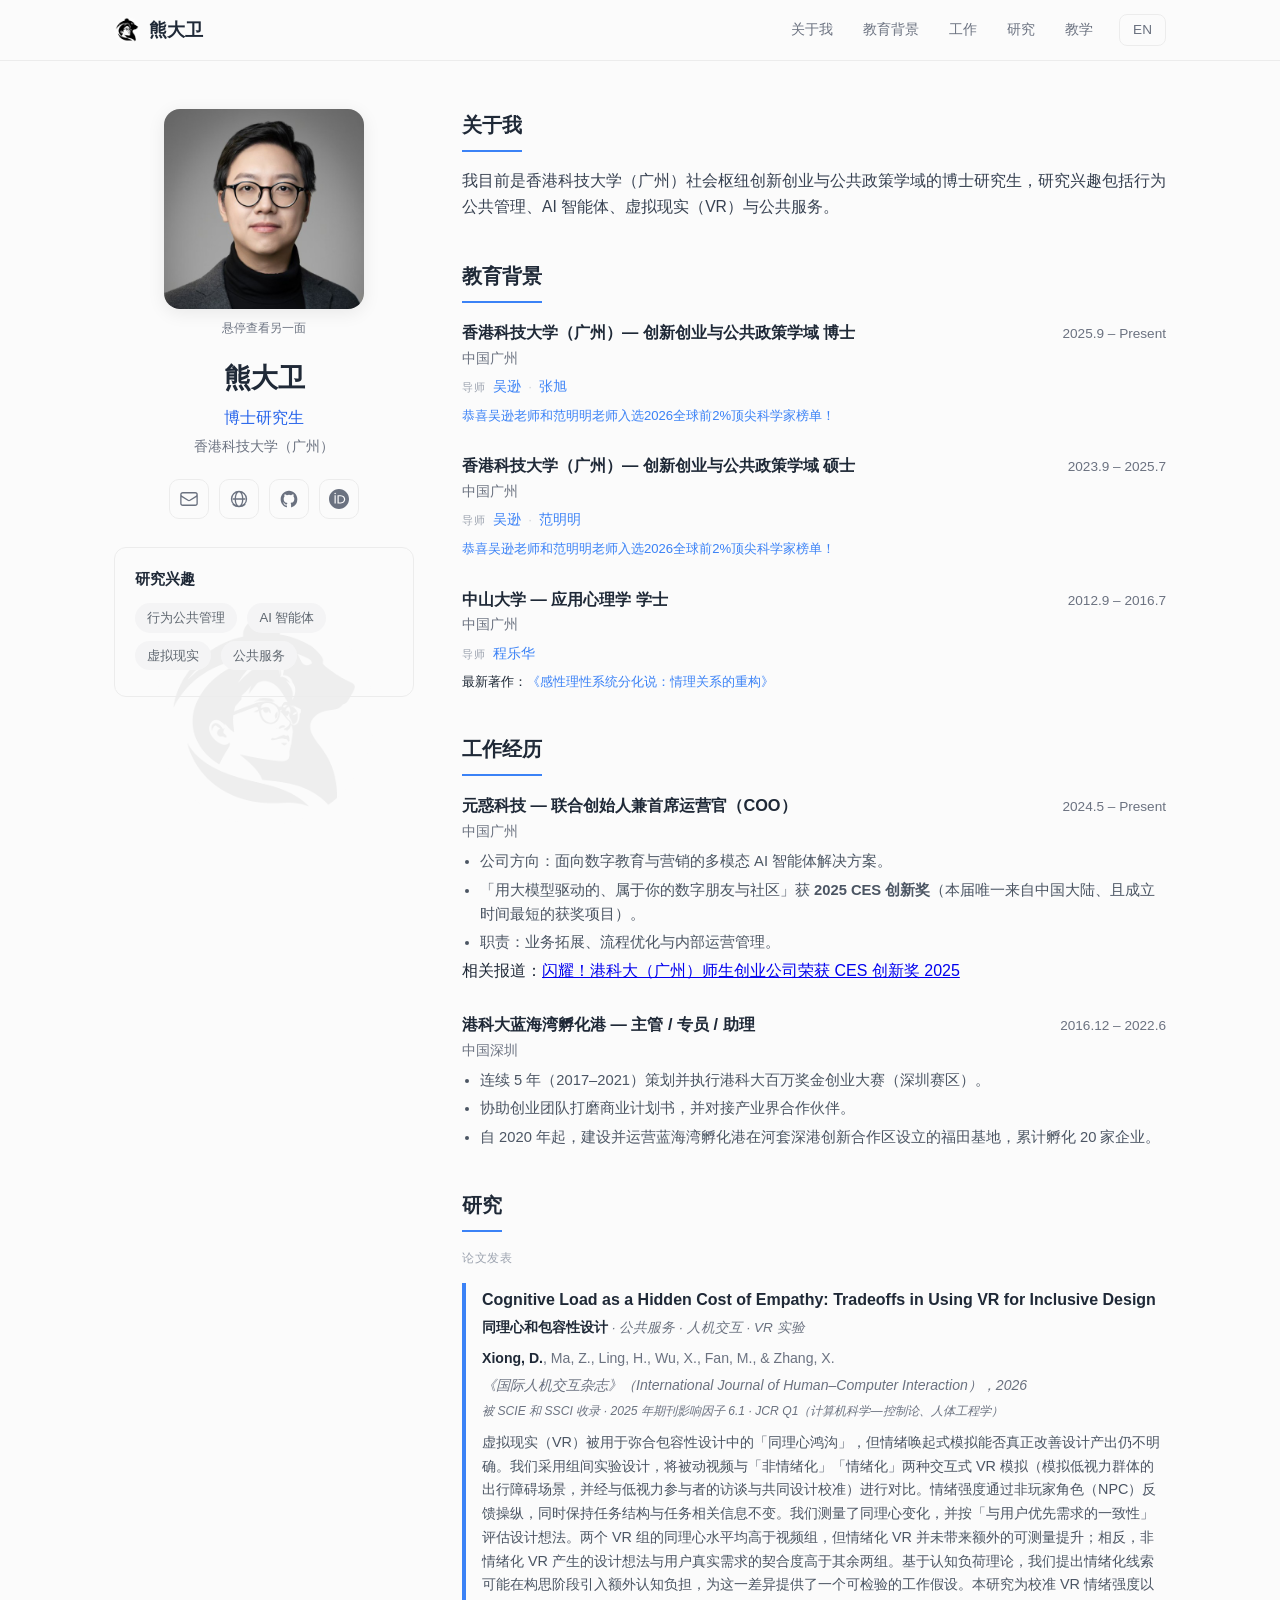
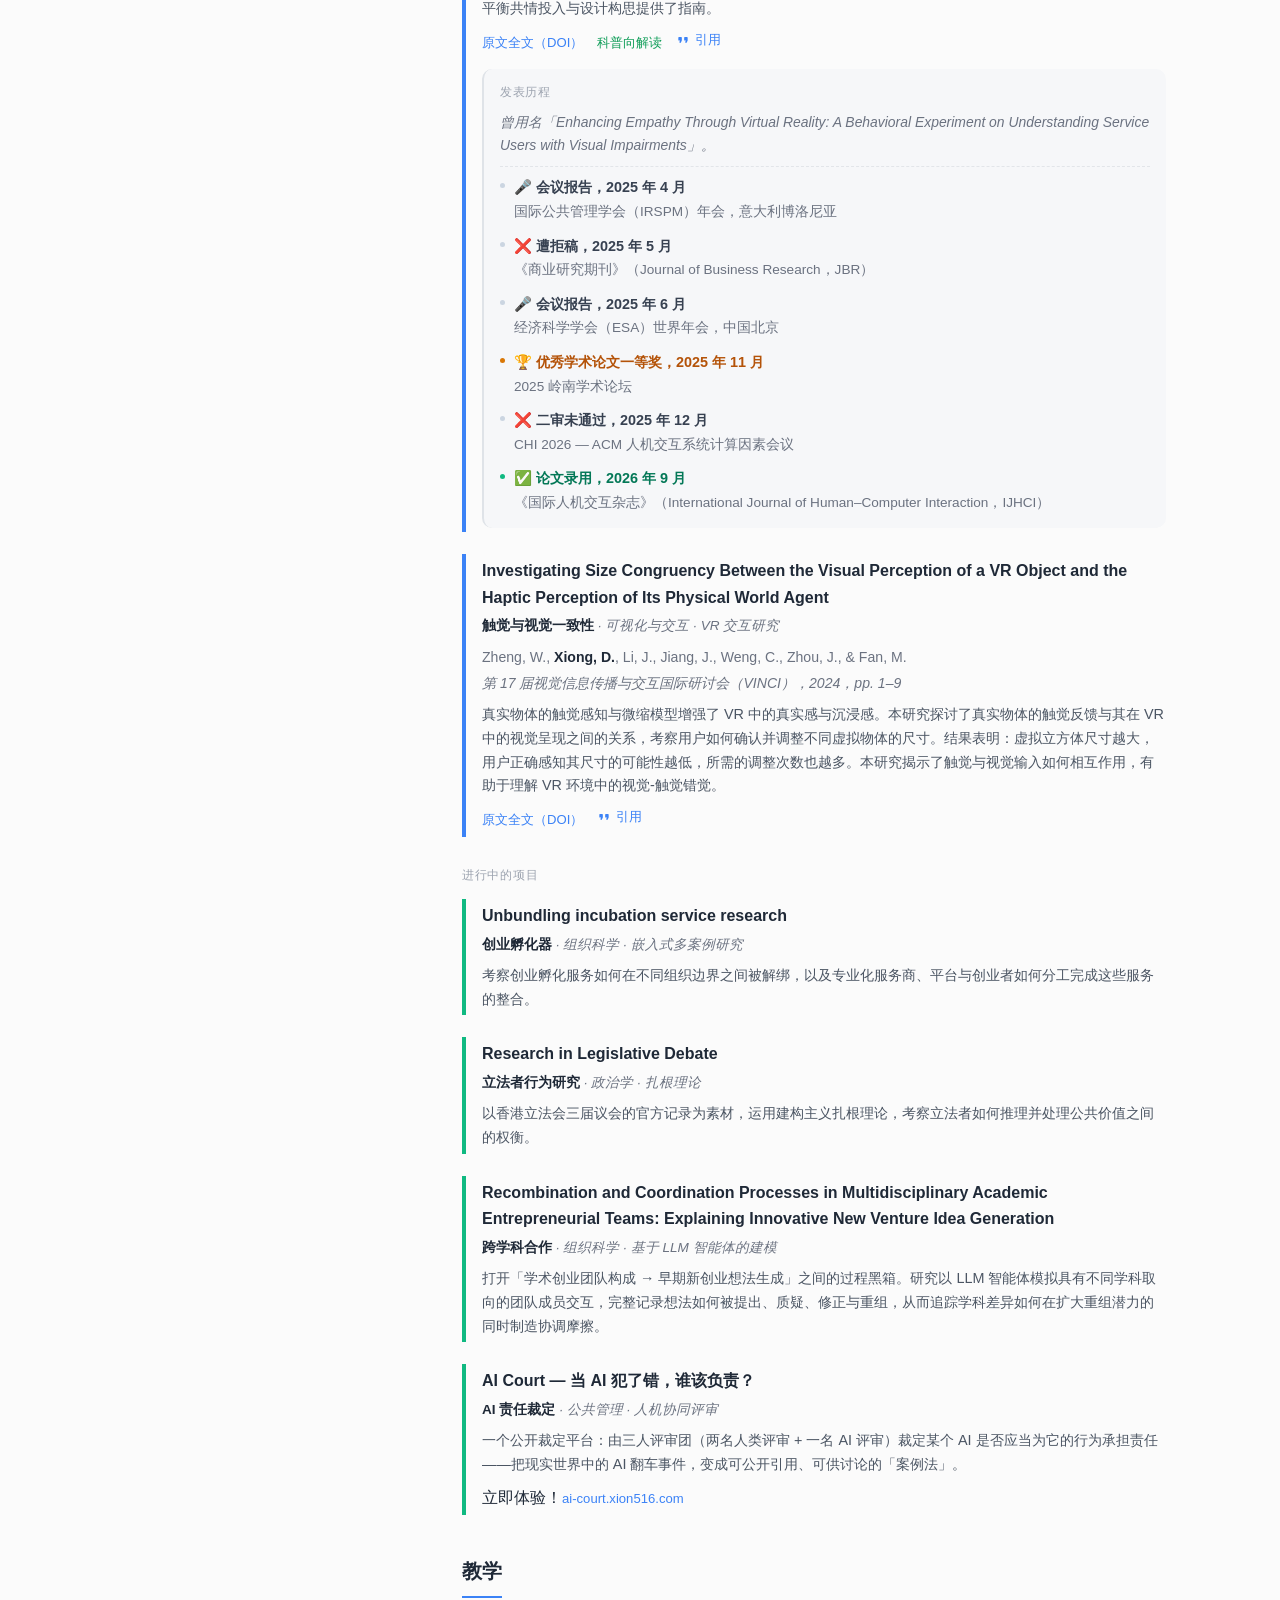
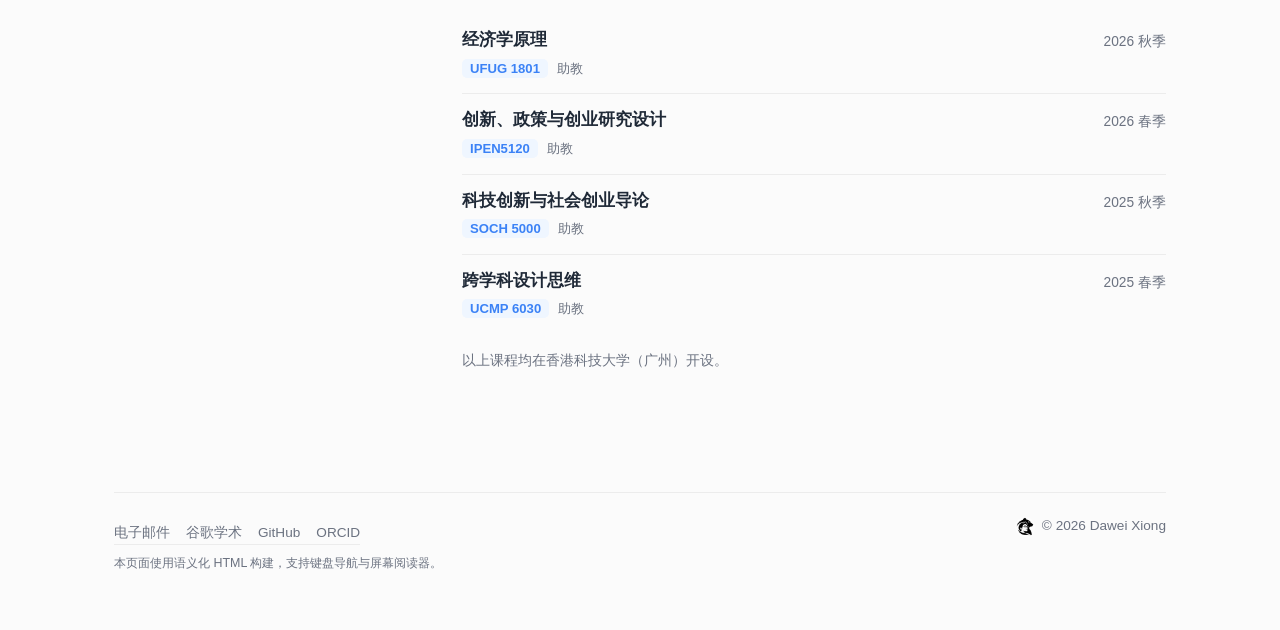
==== commit 8f19a509: "fix(css+zh): 剥掉 site.css 残留 <style> 壳；修 make_zh.py 引号定位 bug 1) site.css 首行残留字面 <style>、末行 </style>，浏" ====
--- a/zh/index.html
+++ b/zh/index.html
@@ -38,7 +38,7 @@
     <meta name="twitter:image:alt" content="Dawei Xiong — AI Agent, VR &amp; Public Service, HKUST (Guangzhou)">
 
     
-    <link rel="stylesheet" href="/site.css?v=20261028">
+    <link rel="stylesheet" href="/site.css?v=20261030">
 </head>
 <body>
     <a class="skip-link" href="#main">跳到主内容</a>
@@ -115,19 +115,19 @@
                     <div class="timeline-head"><h3>香港科技大学（广州）— 创新创业与公共政策学域 博士</h3><span class="date">2025.9 – Present</span></div>
                     <p class="place">中国广州</p>
                     <p class="supervisors"><span class="sup-label">导师</span><a href="https://facultyprofiles.hkust-gz.edu.cn/faculty-personal-page/WU-Xun/wuxun" target="_blank" rel="noopener">吴逊</a><span class="sep">·</span><a href="https://www.zhang-xu.com/" target="_blank" rel="noopener">张旭</a></p>
-   <a href='https://www.hkust-gz.edu.cn/zh/2026/10/13/%e6%b8%af%e7%a7%91%e5%a4%a7%e5%b9%bf%e5%b7%9e120%e4%ba%ba%e6%ac%a1%e5%85%a5%e9%80%89%e5%85%a8%e7%90%83%e5%89%8d2%e9%a1%b6%e5%b0%96%e7%a7%91%e5%ad%a6%e5%ae%b6%e6%a6%9c%e5%8d%95/?variant=zh-cn' target='_blank' rel='noopener'>恭喜吴逊老师和范明明老师入选2026全球前2%顶尖科学家榜单！</a></p>
+                    <p class="congrats"><a href='https://www.hkust-gz.edu.cn/zh/2026/10/13/%e6%b8%af%e7%a7%91%e5%a4%a7%e5%b9%bf%e5%b7%9e120%e4%ba%ba%e6%ac%a1%e5%85%a5%e9%80%89%e5%85%a8%e7%90%83%e5%89%8d2%e9%a1%b6%e5%b0%96%e7%a7%91%e5%ad%a6%e5%ae%b6%e6%a6%9c%e5%8d%95/?variant=zh-cn' target='_blank' rel='noopener'>恭喜吴逊老师和范明明老师入选2026全球前2%顶尖科学家榜单！</a></p>
                 </div>
                 <div class="timeline-item">
                     <div class="timeline-head"><h3>香港科技大学（广州）— 创新创业与公共政策学域 硕士</h3><span class="date">2023.9 – 2025.7</span></div>
                     <p class="place">中国广州</p>
                     <p class="supervisors"><span class="sup-label">导师</span><a href="https://facultyprofiles.hkust-gz.edu.cn/faculty-personal-page/WU-Xun/wuxun" target="_blank" rel="noopener">吴逊</a><span class="sep">·</span><a href="https://www.mingmingfan.com/" target="_blank" rel="noopener">范明明</a></p>
-   <a href='https://www.hkust-gz.edu.cn/zh/2026/10/13/%e6%b8%af%e7%a7%91%e5%a4%a7%e5%b9%bf%e5%b7%9e120%e4%ba%ba%e6%ac%a1%e5%85%a5%e9%80%89%e5%85%a8%e7%90%83%e5%89%8d2%e9%a1%b6%e5%b0%96%e7%a7%91%e5%ad%a6%e5%ae%b6%e6%a6%9c%e5%8d%95/?variant=zh-cn' target='_blank' rel='noopener'>恭喜吴逊老师和范明明老师入选2026全球前2%顶尖科学家榜单！</a></p>
+                    <p class="congrats"><a href='https://www.hkust-gz.edu.cn/zh/2026/10/13/%e6%b8%af%e7%a7%91%e5%a4%a7%e5%b9%bf%e5%b7%9e120%e4%ba%ba%e6%ac%a1%e5%85%a5%e9%80%89%e5%85%a8%e7%90%83%e5%89%8d2%e9%a1%b6%e5%b0%96%e7%a7%91%e5%ad%a6%e5%ae%b6%e6%a6%9c%e5%8d%95/?variant=zh-cn' target='_blank' rel='noopener'>恭喜吴逊老师和范明明老师入选2026全球前2%顶尖科学家榜单！</a></p>
                 </div>
                 <div class="timeline-item">
                     <div class="timeline-head"><h3>中山大学 — 应用心理学 学士</h3><span class="date">2012.9 – 2016.7</span></div>
                     <p class="place">中国广州</p>
                     <p class="supervisors"><span class="sup-label">导师</span><a href="https://baike.baidu.com/item/%E7%A8%8B%E4%B9%90%E5%8D%8E/10034179" target="_blank" rel="noopener">程乐华</a></p>
-               最新著作：<a href='https://book.douban.com/subject/35476823/' target='_blank' rel='noopener'>《感性理性系统分化说：情理关系的重构》</a></p>
+                    <p class="congrats">最新著作：<a href='https://book.douban.com/subject/35476823/' target='_blank' rel='noopener'>《感性理性系统分化说：情理关系的重构》</a></p>
                 </div>
             </section>
 
@@ -138,6 +138,7 @@
                     <p class="place">中国广州</p>
                     <ul>
                         <li>公司方向：面向数字教育与营销的多模态 AI 智能体解决方案。</li>
+                        <li>「用大模型驱动的、属于你的数字朋友与社区」获 <strong>2025 CES 创新奖</strong>（本届唯一来自中国大陆、且成立时间最短的获奖项目）。</li>
                         <li>职责：业务拓展、流程优化与内部运营管理。</li>
                     </ul>
                     <p class="links"><span>相关报道：</span><a href="https://giving.hkust-gz.edu.cn/2025/01/17/%e9%97%aa%e8%80%80%ef%bc%81%e6%b8%af%e7%a7%91%e5%a4%a7%ef%bc%88%e5%b9%bf%e5%b7%9e%ef%bc%89%e5%b8%88%e7%94%9f%e5%88%9b%e4%b8%9a%e5%85%ac%e5%8f%b8%e8%8d%a3%e8%8e%b7ces%e5%88%9b%e6%96%b0%e5%a5%96-2025/?variant=zh-cn" target="_blank" rel="noopener">闪耀！港科大（广州）师生创业公司荣获 CES 创新奖 2025</a></p>
@@ -159,7 +160,8 @@
                 <div class="subsection-label">论文发表</div>
 
                 <div class="pub-card">
-                    <h3>Cognitive Load as a Hidden Cost of Empathy: Tradeoffs in Using VR for Inclusive Design<strong>同理心和包容性设计</strong> · 公共服务 · 人机交互 · VR 实验</p>
+                    <h3>Cognitive Load as a Hidden Cost of Empathy: Tradeoffs in Using VR for Inclusive Design</h3>
+                    <p class="meta"><strong>同理心和包容性设计</strong> · 公共服务 · 人机交互 · VR 实验</p>
                     <p class="authors"><strong>Xiong, D.</strong>, Ma, Z., Ling, H., Wu, X., Fan, M., &amp; Zhang, X.</p>
                     <p class="venue">《国际人机交互杂志》（International Journal of Human–Computer Interaction），2026</p>
                     <p class="venue-note">被 SCIE 和 SSCI 收录 · 2025 年期刊影响因子 6.1 · JCR Q1（计算机科学—控制论、人体工程学）</p>
@@ -197,7 +199,8 @@
                 </div>
 
                 <div class="pub-card">
-                    <h3>Investigating Size Congruency Between the Visual Perception of a VR Object and the Haptic Perception of Its Physical World Agent</h3<strong>触觉与视觉一致性</strong> · 可视化与交互 · VR 交互研究</p>
+                    <h3>Investigating Size Congruency Between the Visual Perception of a VR Object and the Haptic Perception of Its Physical World Agent</h3>
+                    <p class="meta"><strong>触觉与视觉一致性</strong> · 可视化与交互 · VR 交互研究</p>
                     <p class="authors">Zheng, W., <strong>Xiong, D.</strong>, Li, J., Jiang, J., Weng, C., Zhou, J., &amp; Fan, M.</p>
                     <p class="venue">第 17 届视觉信息传播与交互国际研讨会（VINCI），2024，pp. 1–9</p>
                     <p class="abs">真实物体的触觉感知与微缩模型增强了 VR 中的真实感与沉浸感。本研究探讨了真实物体的触觉反馈与其在 VR 中的视觉呈现之间的关系，考察用户如何确认并调整不同虚拟物体的尺寸。结果表明：虚拟立方体尺寸越大，用户正确感知其尺寸的可能性越低，所需的调整次数也越多。本研究揭示了触觉与视觉输入如何相互作用，有助于理解 VR 环境中的视觉-触觉错觉。</p>
@@ -208,26 +211,27 @@
 
                 <div class="ongoing-card">
                     <h3>Unbundling incubation service research</h3>
-  <strong>创业孵化器</strong> · 组织科学 · 嵌入式多案例研究</p>
+                    <p class="meta"><strong>创业孵化器</strong> · 组织科学 · 嵌入式多案例研究</p>
                     <p class="abs">考察创业孵化服务如何在不同组织边界之间被解绑，以及专业化服务商、平台与创业者如何分工完成这些服务的整合。</p>
                 </div>
 
                 <div class="ongoing-card">
                     <h3>Research in Legislative Debate</h3>
-     <strong>立法者行为研究</strong> · 政治学 · 扎根理论</p>
+                    <p class="meta"><strong>立法者行为研究</strong> · 政治学 · 扎根理论</p>
                     <p class="abs">以香港立法会三届议会的官方记录为素材，运用建构主义扎根理论，考察立法者如何推理并处理公共价值之间的权衡。</p>
                 </div>
 
                 <div class="ongoing-card">
-                    <h3>Recombination and Coordination Processes in Multidisciplinary Academic Entrepreneurial Teams: Explaining Innovative New Venture Idea Generation</h<strong>跨学科合作</strong> · 组织科学 · 基于 LLM 智能体的建模</p>
+                    <h3>Recombination and Coordination Processes in Multidisciplinary Academic Entrepreneurial Teams: Explaining Innovative New Venture Idea Generation</h3>
+                    <p class="meta"><strong>跨学科合作</strong> · 组织科学 · 基于 LLM 智能体的建模</p>
                     <p class="abs">打开「学术创业团队构成 → 早期新创业想法生成」之间的过程黑箱。研究以 LLM 智能体模拟具有不同学科取向的团队成员交互，完整记录想法如何被提出、质疑、修正与重组，从而追踪学科差异如何在扩大重组潜力的同时制造协调摩擦。</p>
                 </div>
 
                 <div class="ongoing-card">
                     <h3>AI Court — 当 AI 犯了错，谁该负责？</h3>
-  <strong>AI 责任裁定</strong> · 公共管理 · 人机协同评审</p>
+                    <p class="meta"><strong>AI 责任裁定</strong> · 公共管理 · 人机协同评审</p>
                     <p class="abs">一个公开裁定平台：由三人评审团（两名人类评审 + 一名 AI 评审）裁定某个 AI 是否应当为它的行为承担责任——把现实世界中的 AI 翻车事件，变成可公开引用、可供讨论的「案例法」。</p>
-           立即体验！<a href='https://ai-court.xion516.com' target='_blank' rel='noopener'>ai-court.xion516.com</a></p>
+                    <p class="links">立即体验！<a href='https://ai-court.xion516.com' target='_blank' rel='noopener'>ai-court.xion516.com</a></p>
                 </div>
             </section>
 
--- a/site.css
+++ b/site.css
@@ -1,4 +1,3 @@
-<style>
         :root {
             --bg: #fbfbfb;
             --card: #ffffff;
@@ -434,4 +433,3 @@
             }
             .footer-a11y { display: none; }
         }
-    </style>
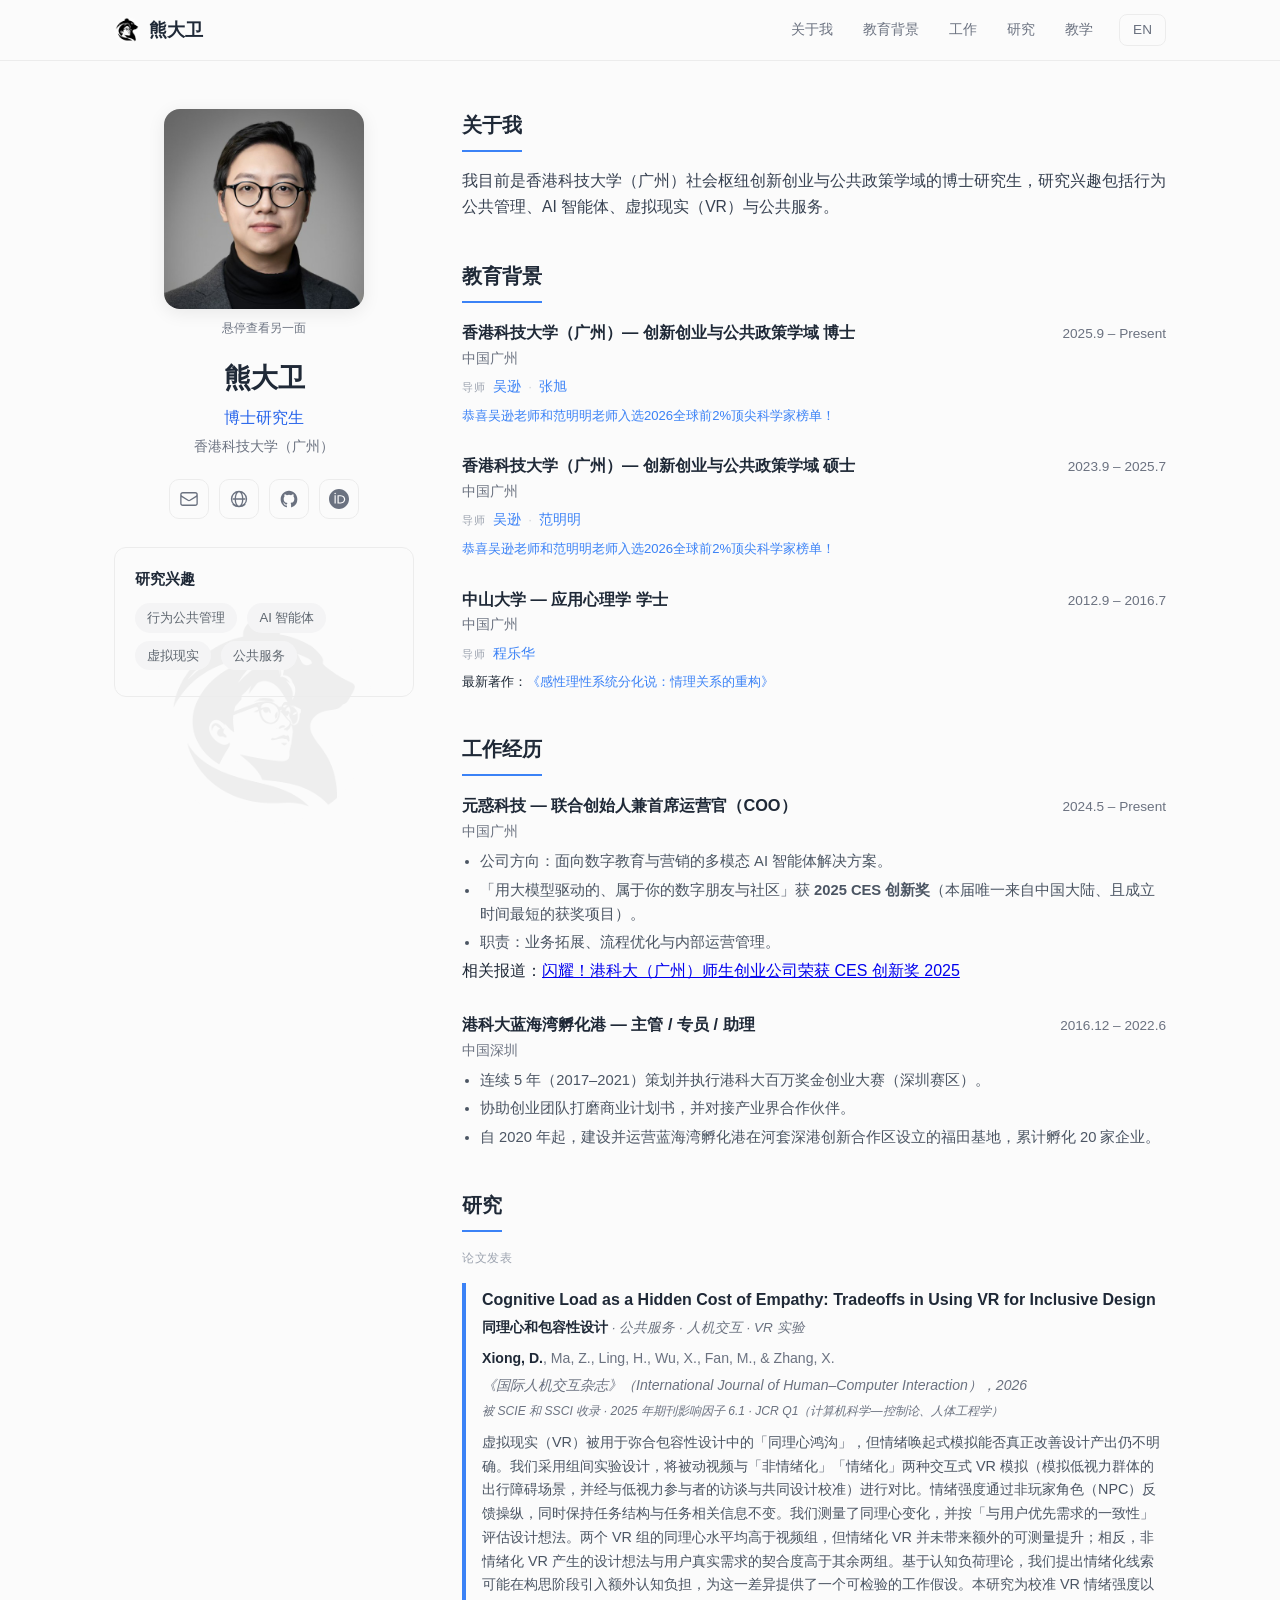
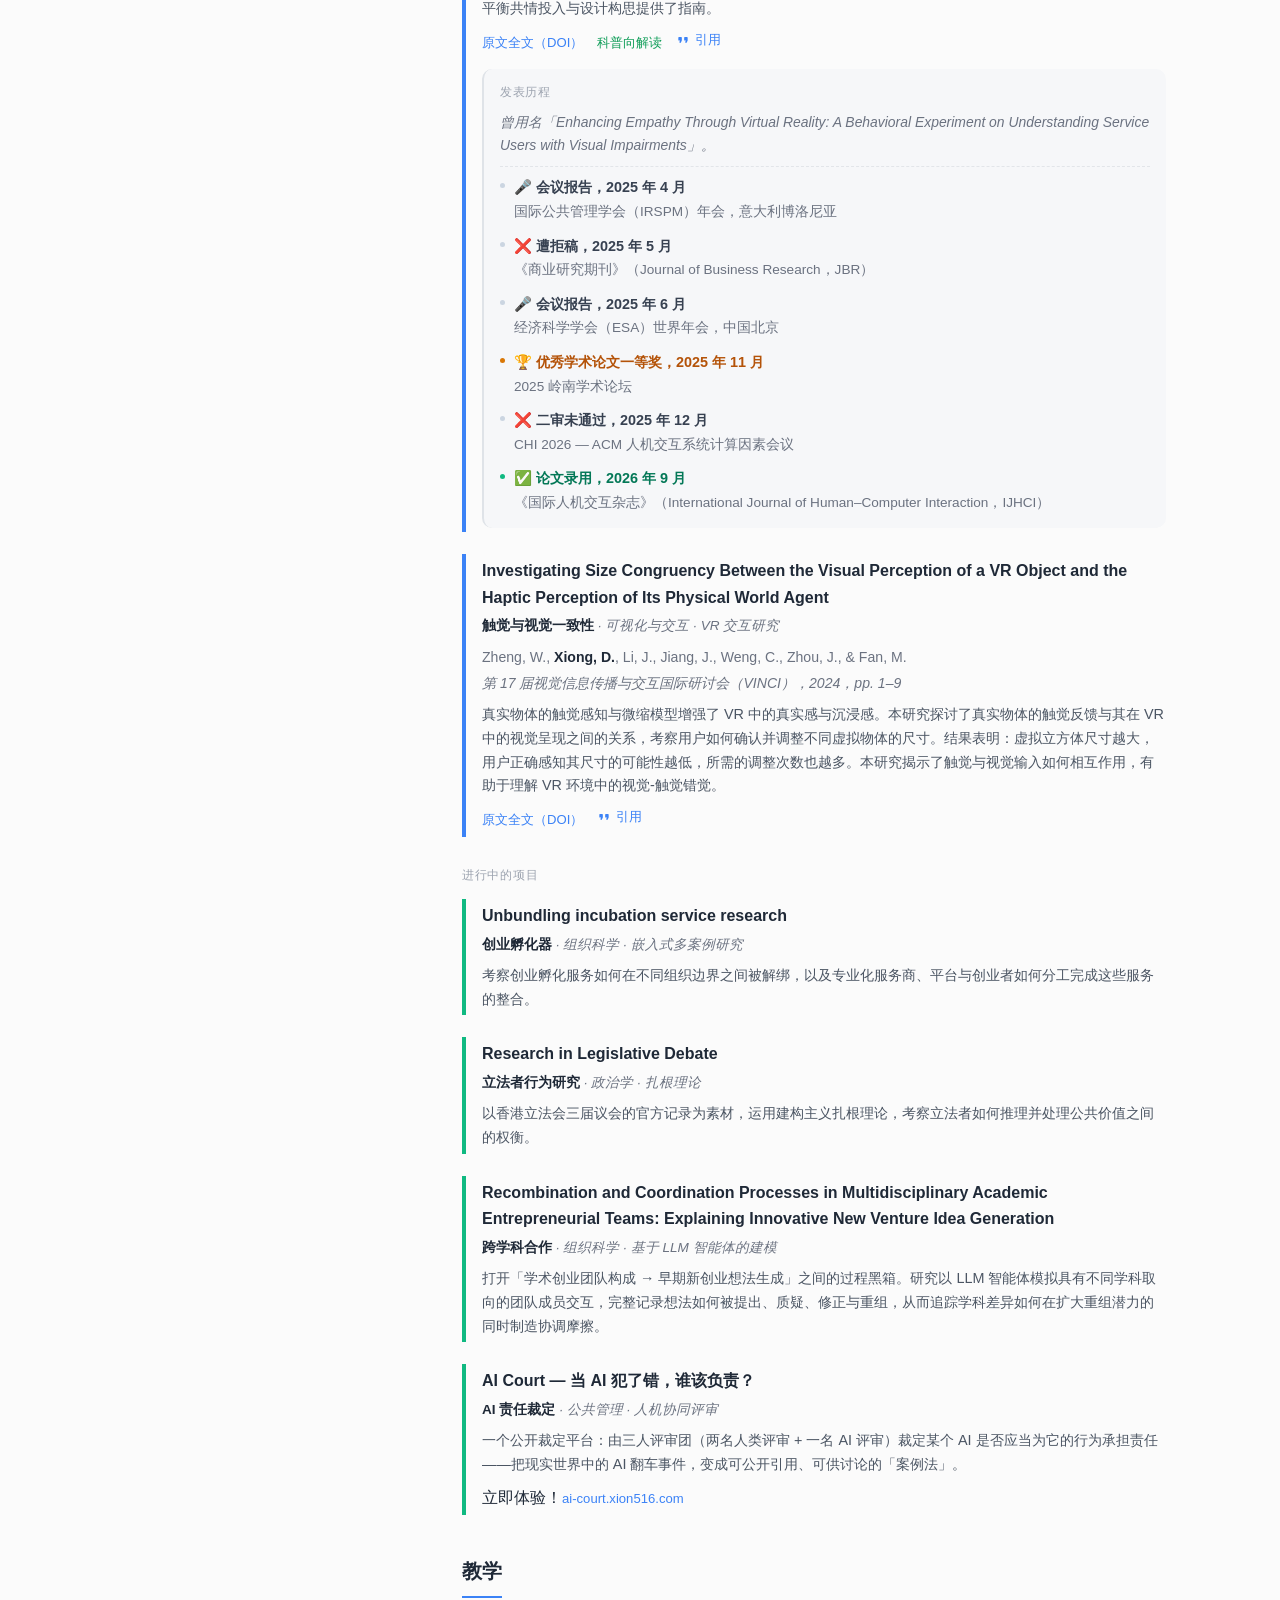
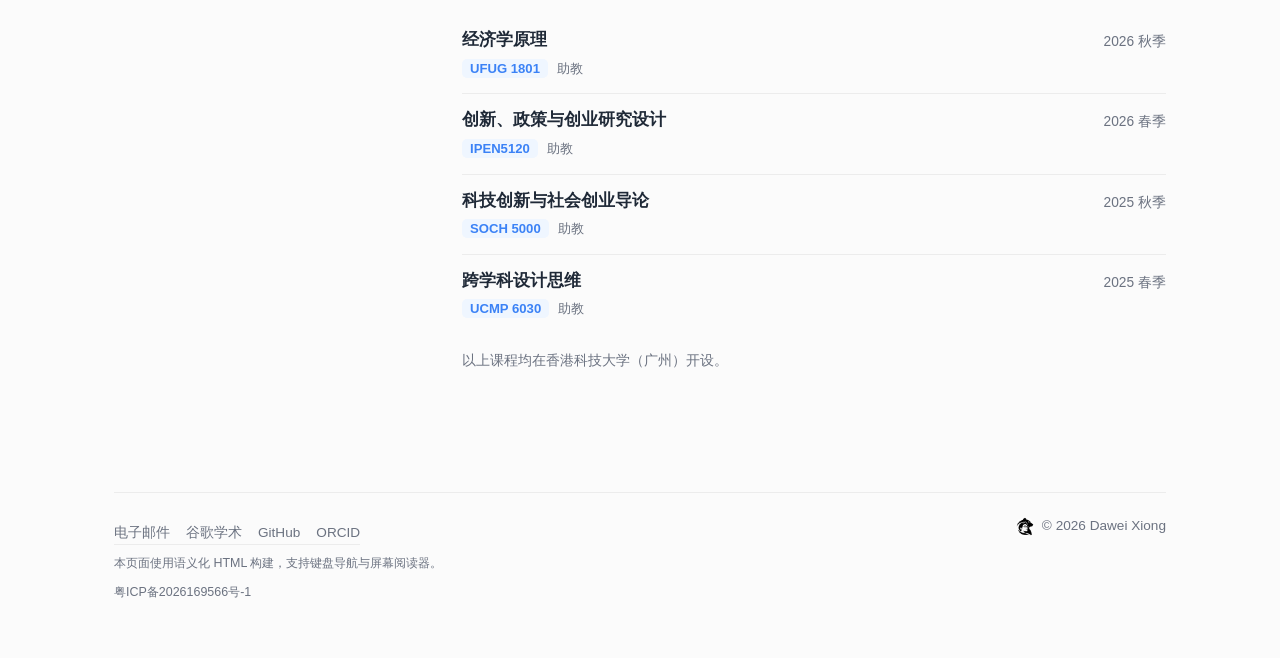
==== commit 8a38e263: "feat(compliance): 页脚添加 ICP 备案号 粤ICP备2026169566号-1 工信部要求备案号在网站底部显著位置展示并链接到 beian.miit.gov.cn。EN/ZH 双页" ====
--- a/zh/index.html
+++ b/zh/index.html
@@ -38,7 +38,7 @@
     <meta name="twitter:image:alt" content="Dawei Xiong — AI Agent, VR &amp; Public Service, HKUST (Guangzhou)">
 
     
-    <link rel="stylesheet" href="/site.css?v=20261030">
+    <link rel="stylesheet" href="/site.css?v=20261031">
 </head>
 <body>
     <a class="skip-link" href="#main">跳到主内容</a>
@@ -283,6 +283,7 @@
                 © 2026 Dawei Xiong
             </span>
             <p class="footer-a11y">本页面使用语义化 HTML 构建，支持键盘导航与屏幕阅读器。</p>
+            <p class="footer-icp"><a href="https://beian.miit.gov.cn/" target="_blank" rel="noopener">粤ICP备2026169566号-1</a></p>
         </div>
     </footer>
 
--- a/site.css
+++ b/site.css
@@ -301,6 +301,9 @@
         }
         .footer-mark { width: 20px; height: 20px; display: block; flex: none; }
         .footer-a11y { flex-basis: 100%; color: #6b7280; font-size: 0.78rem; }
+        .footer-icp { flex-basis: 100%; margin: 0; color: #6b7280; font-size: 0.78rem; }
+        .footer-icp a { color: var(--muted); text-decoration: none; }
+        .footer-icp a:hover { color: var(--accent); }
 
         /* 跳过导航（WCAG 2.4.1 Bypass Blocks）：仅键盘聚焦时显形 */
         .skip-link {
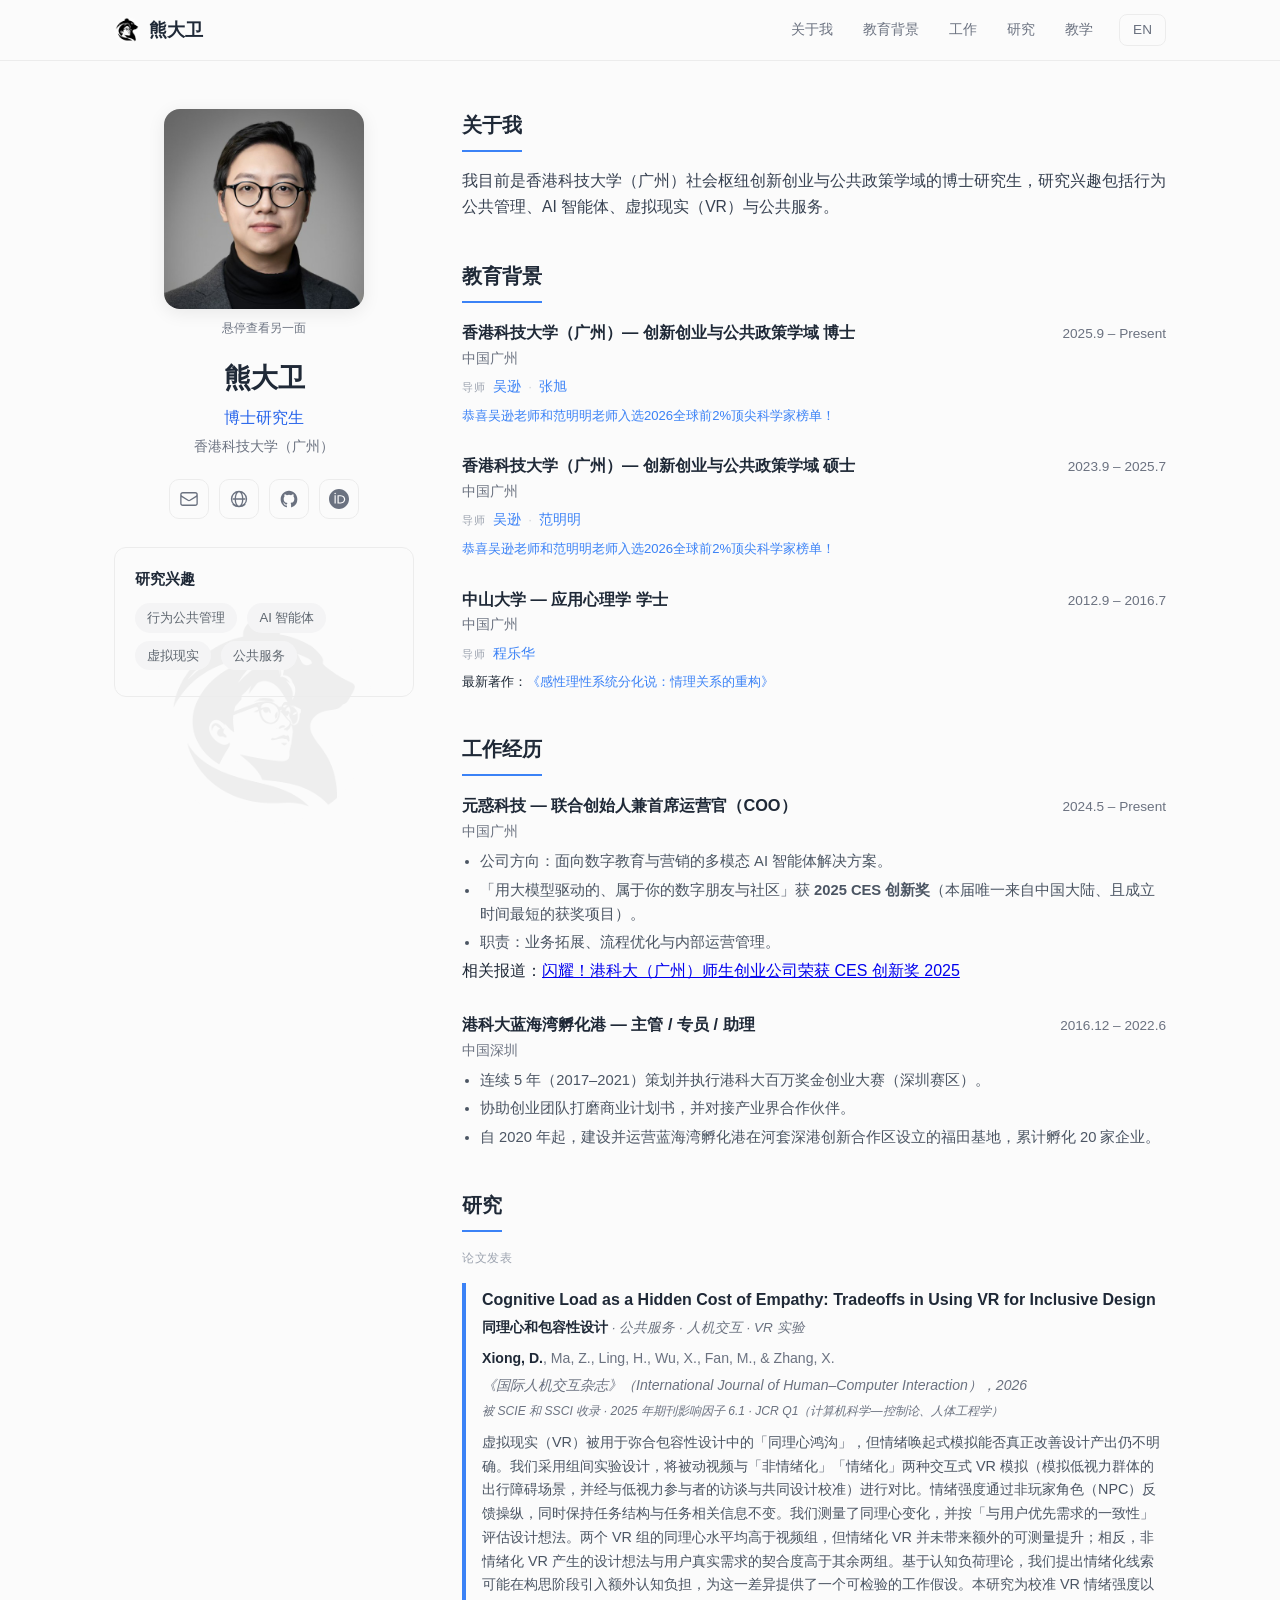
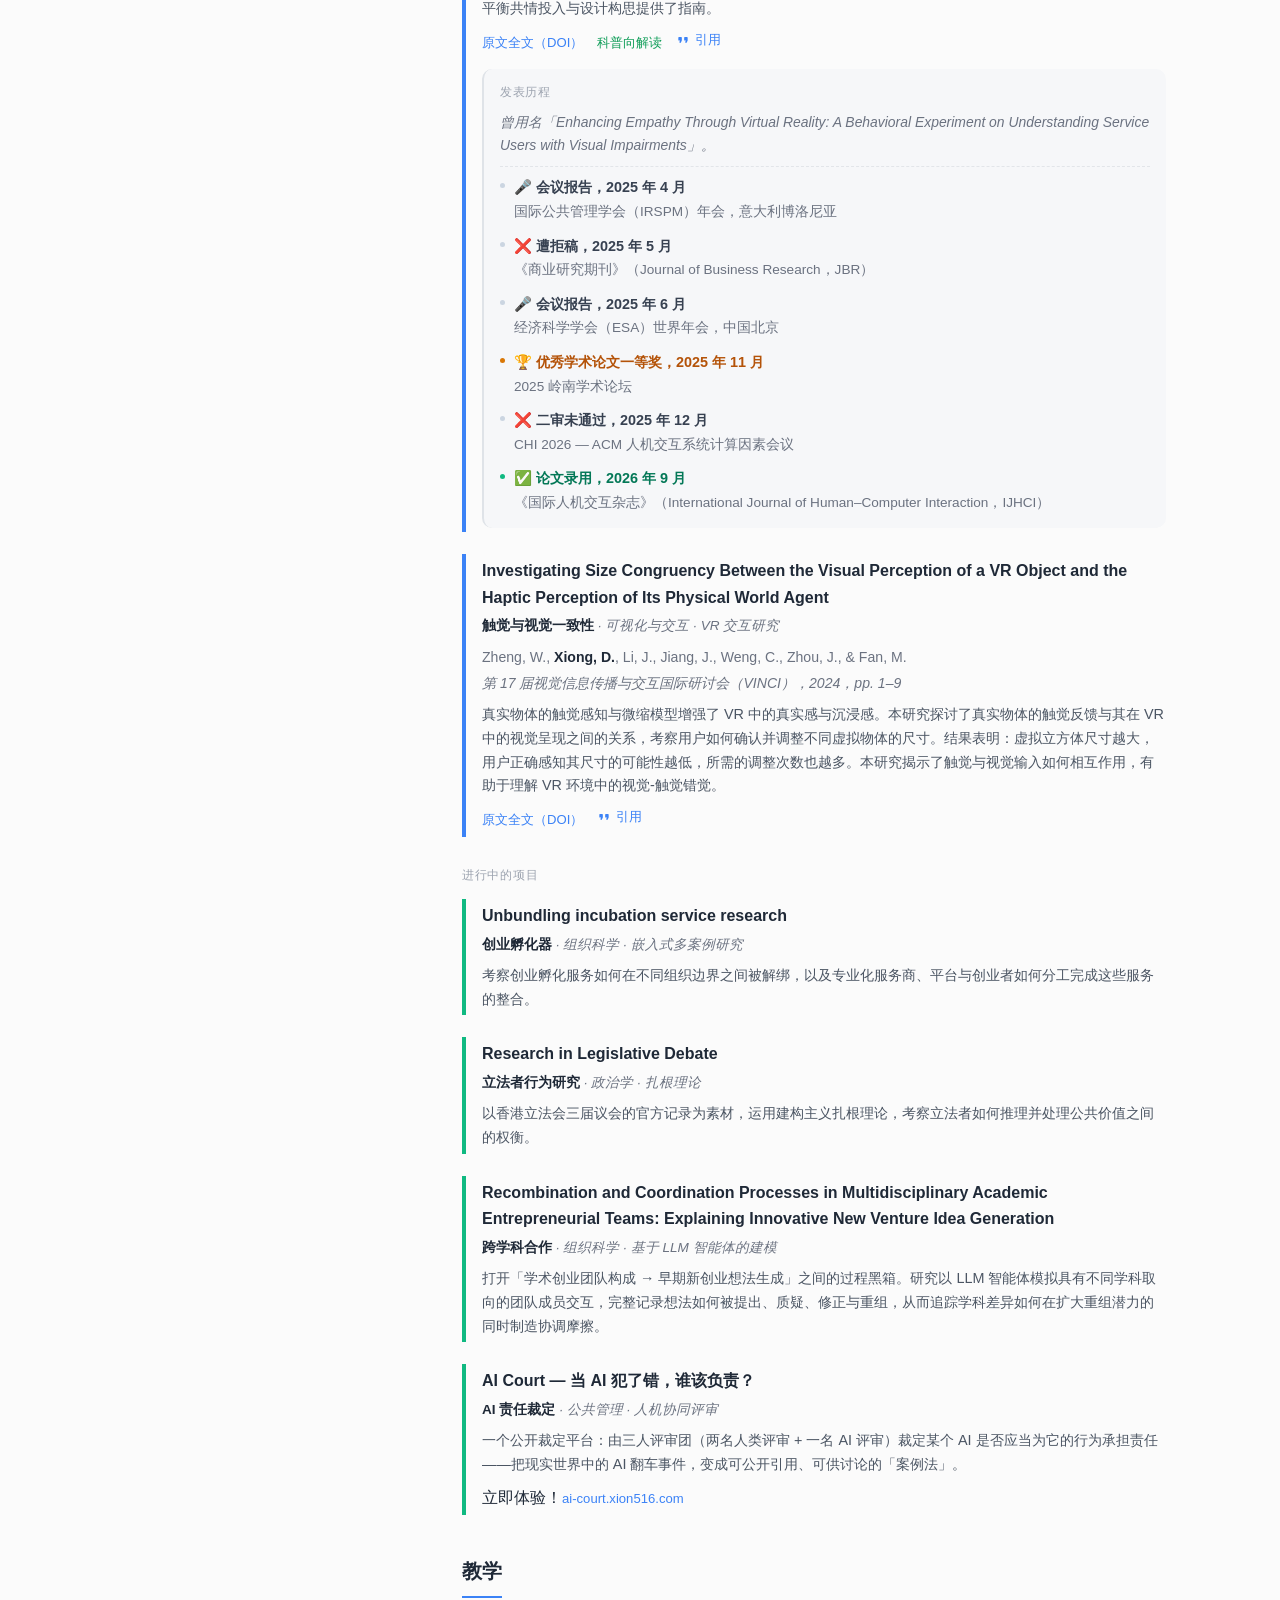
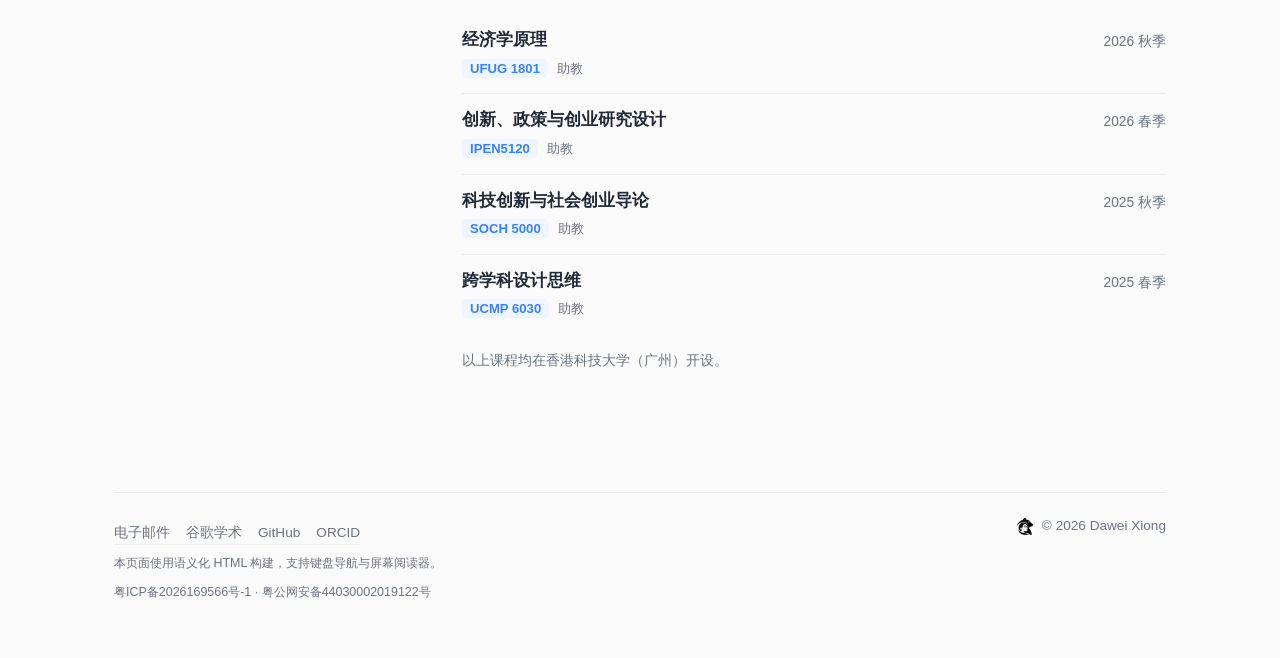
==== commit 06290d29: "feat(compliance): 页脚添加公安备案号 粤公网安备44030002019122号 公安部要求网站底部显著位置展示公安备案编号并链接到 beian.mps.gov.cn 查询页。与工信部" ====
--- a/zh/index.html
+++ b/zh/index.html
@@ -283,7 +283,7 @@
                 © 2026 Dawei Xiong
             </span>
             <p class="footer-a11y">本页面使用语义化 HTML 构建，支持键盘导航与屏幕阅读器。</p>
-            <p class="footer-icp"><a href="https://beian.miit.gov.cn/" target="_blank" rel="noopener">粤ICP备2026169566号-1</a></p>
+            <p class="footer-icp"><a href="https://beian.miit.gov.cn/" target="_blank" rel="noopener">粤ICP备2026169566号-1</a> · <a href="https://beian.mps.gov.cn/#/query/webSearch?code=44030002019122" target="_blank" rel="noopener">粤公网安备44030002019122号</a></p>
         </div>
     </footer>
 
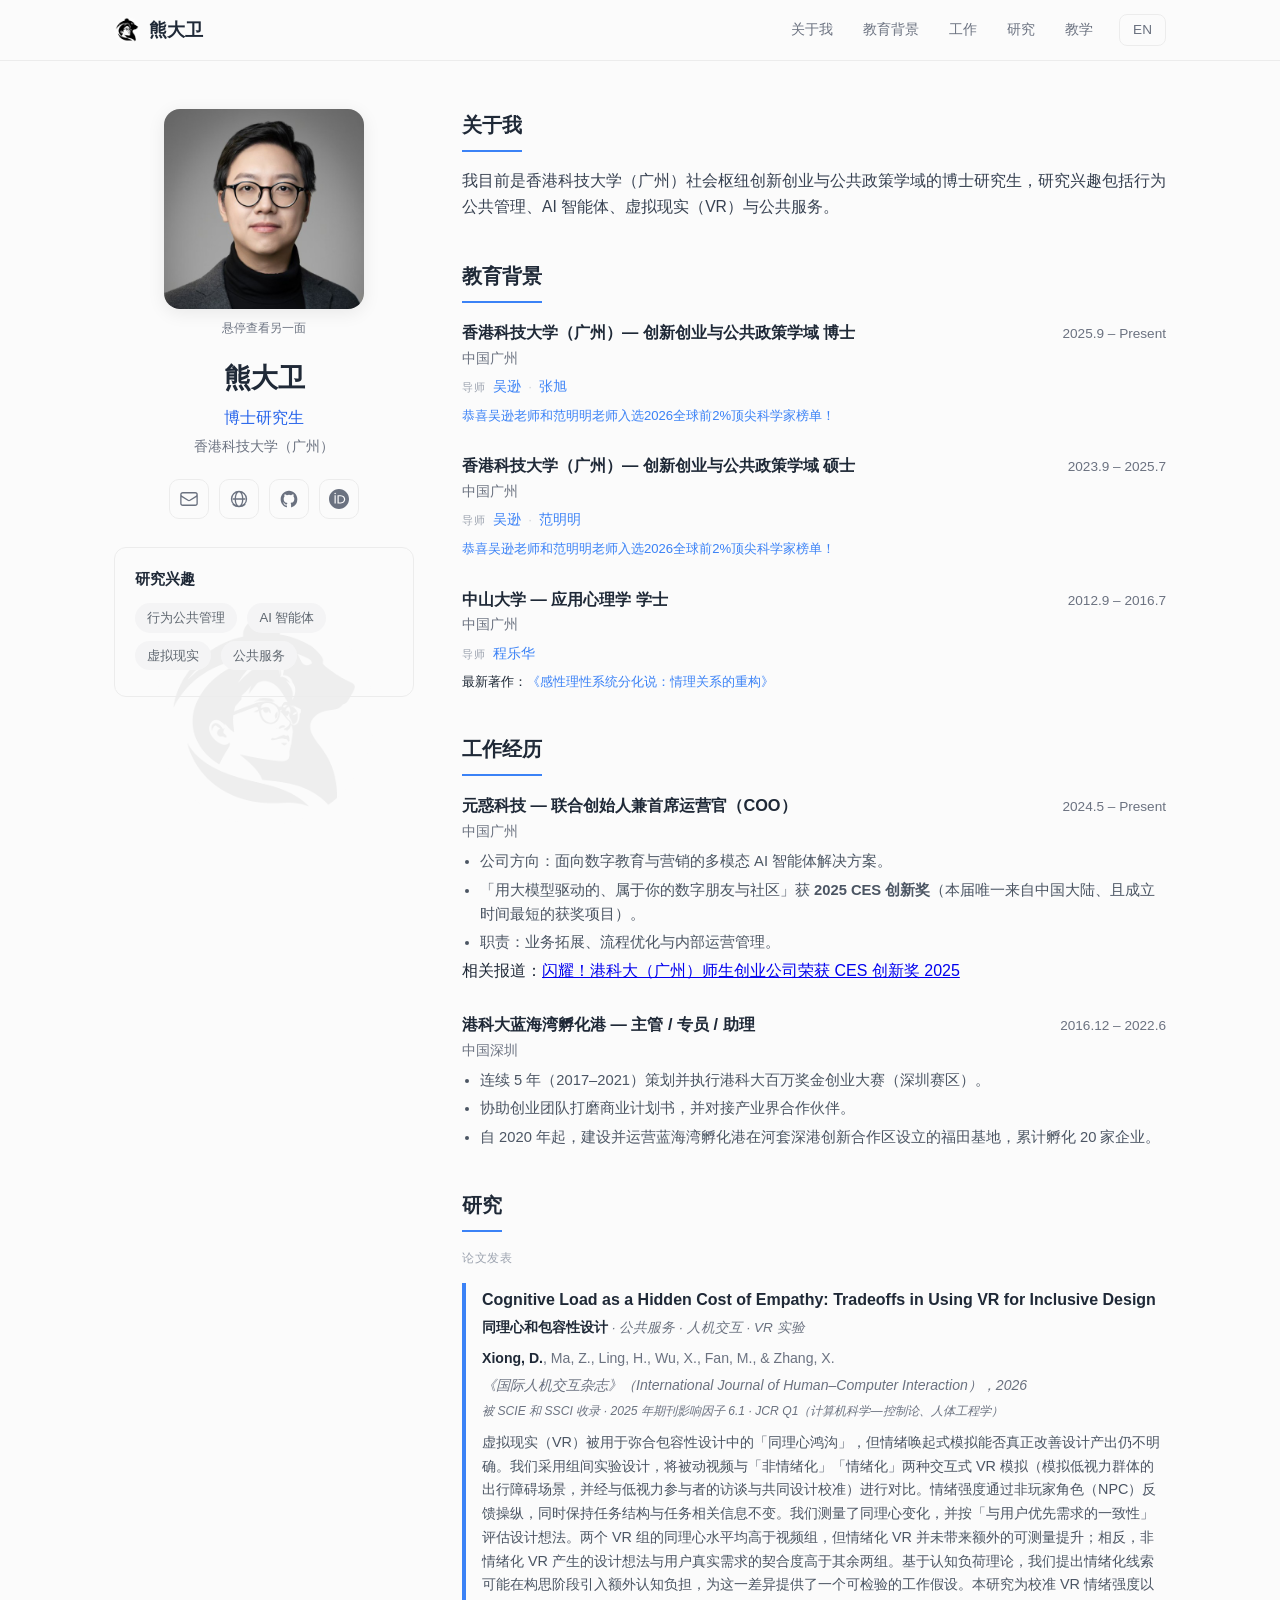
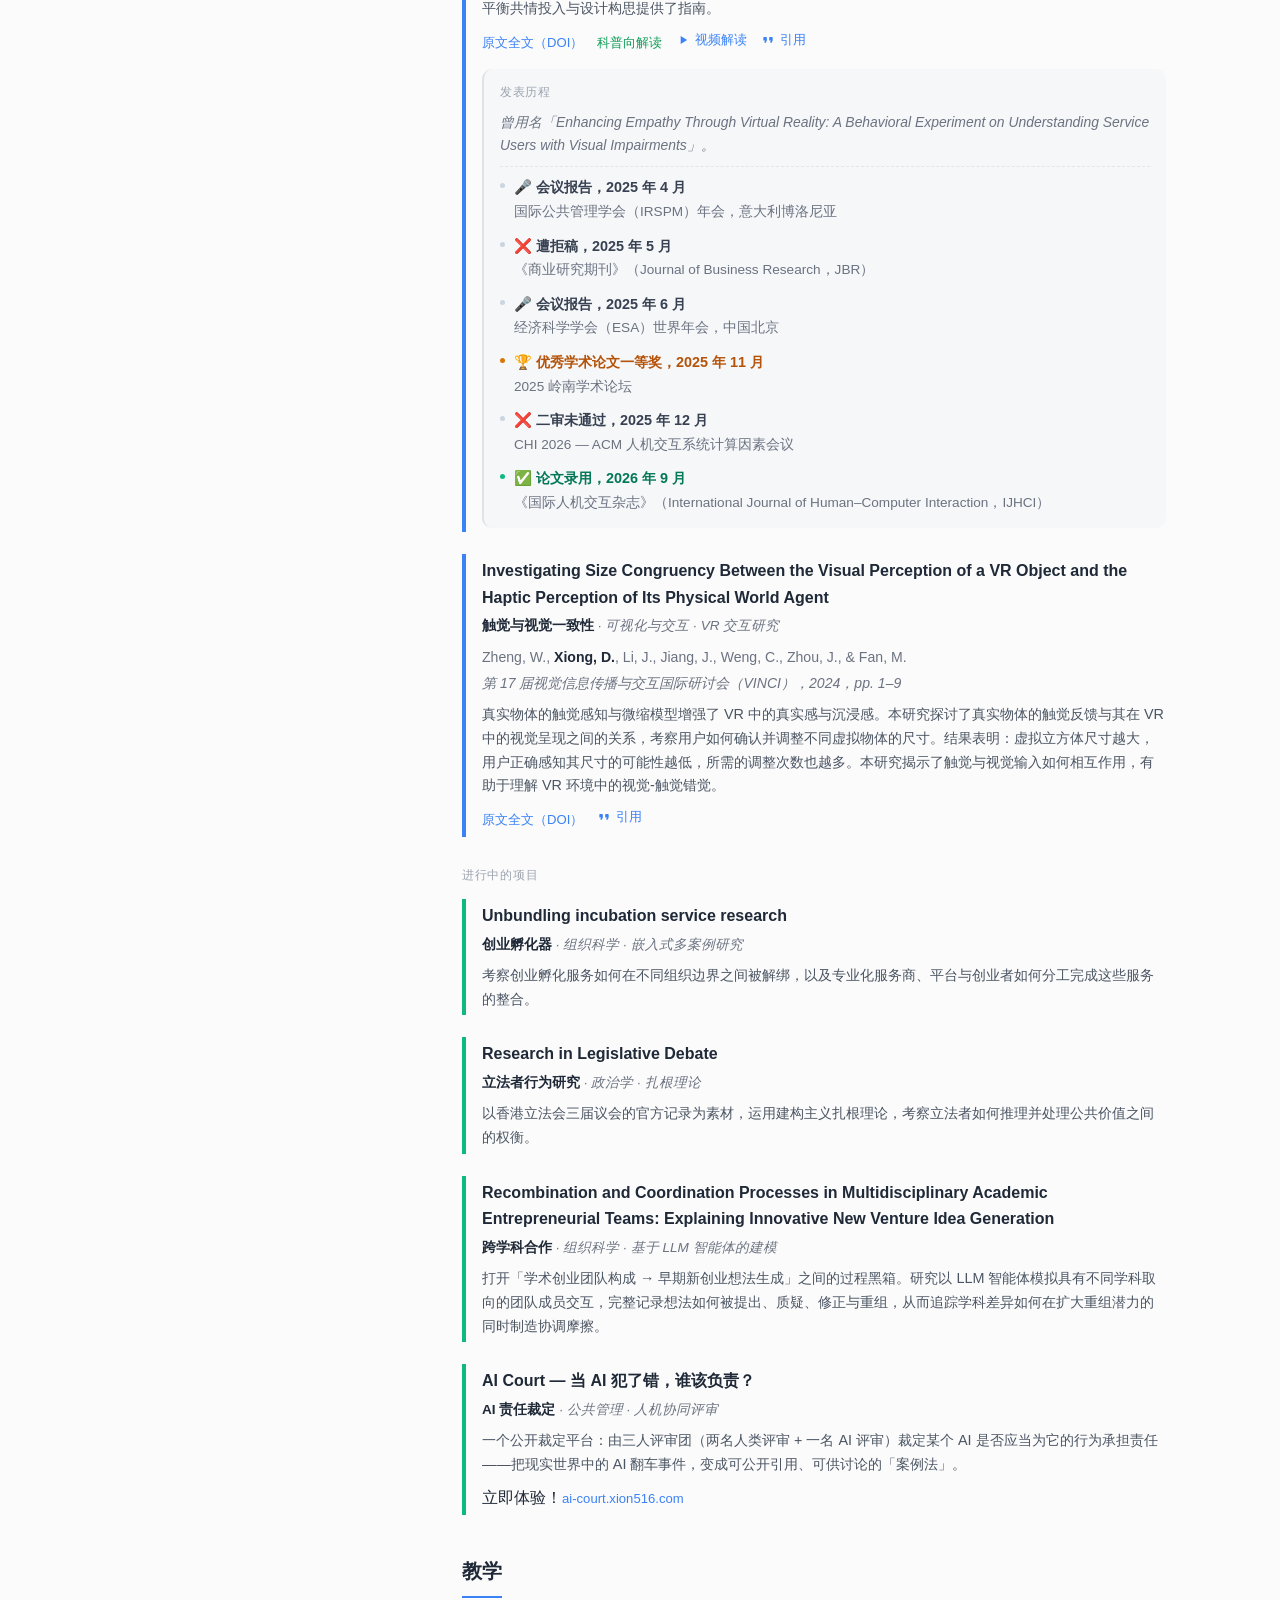
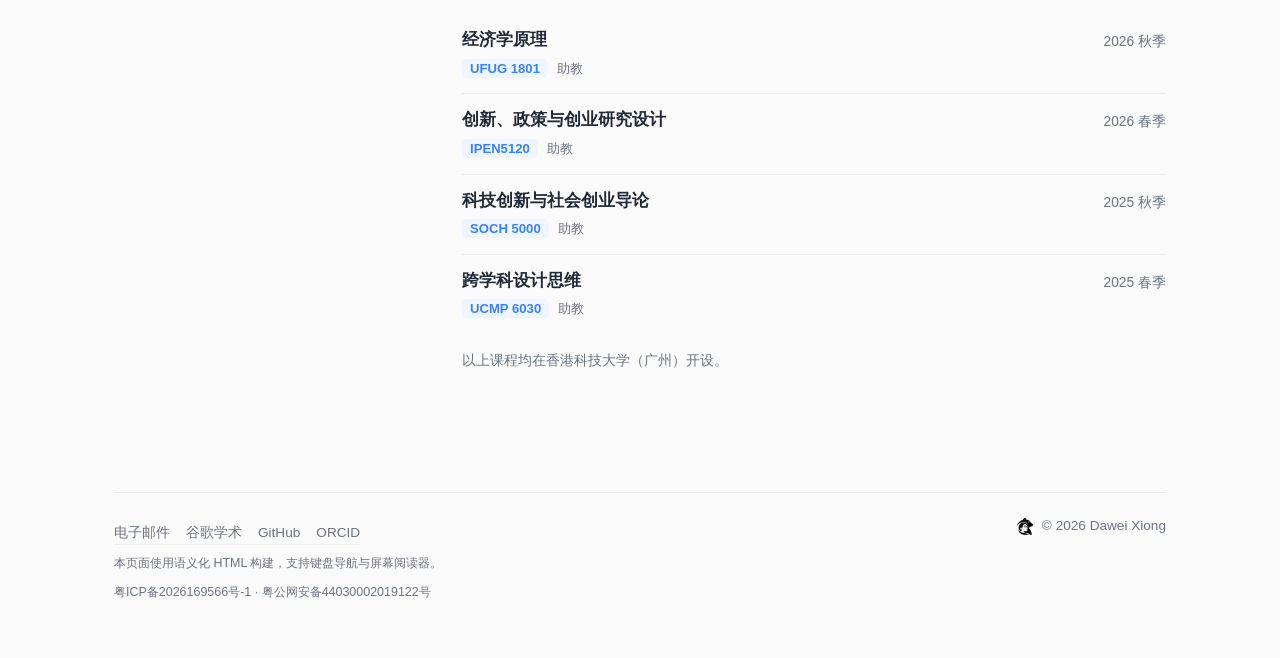
==== commit edd682de: "feat(video): 论文卡片加 Video Intro 弹窗，接入 54s 动画解读视频 - media/paper-intro.mp4: 1080p60 H.264+AAC faststart" ====
--- a/zh/index.html
+++ b/zh/index.html
@@ -166,7 +166,7 @@
                     <p class="venue">《国际人机交互杂志》（International Journal of Human–Computer Interaction），2026</p>
                     <p class="venue-note">被 SCIE 和 SSCI 收录 · 2025 年期刊影响因子 6.1 · JCR Q1（计算机科学—控制论、人体工程学）</p>
                     <p class="abs">虚拟现实（VR）被用于弥合包容性设计中的「同理心鸿沟」，但情绪唤起式模拟能否真正改善设计产出仍不明确。我们采用组间实验设计，将被动视频与「非情绪化」「情绪化」两种交互式 VR 模拟（模拟低视力群体的出行障碍场景，并经与低视力参与者的访谈与共同设计校准）进行对比。情绪强度通过非玩家角色（NPC）反馈操纵，同时保持任务结构与任务相关信息不变。我们测量了同理心变化，并按「与用户优先需求的一致性」评估设计想法。两个 VR 组的同理心水平均高于视频组，但情绪化 VR 并未带来额外的可测量提升；相反，非情绪化 VR 产生的设计想法与用户真实需求的契合度高于其余两组。基于认知负荷理论，我们提出情绪化线索可能在构思阶段引入额外认知负担，为这一差异提供了一个可检验的工作假设。本研究为校准 VR 情绪强度以平衡共情投入与设计构思提供了指南。</p>
-                    <p class="links"><a href="https://doi.org/10.1080/10447318.2026.2730903" target="_blank" rel="noopener">原文全文（DOI）</a><a class="wx" href="https://mp.weixin.qq.com/s/4Z9jU7JK0dcvr9cvZhAqaQ" target="_blank" rel="noopener" title="同一研究，更易读的解读">科普向解读</a><button class="cite-btn" type="button" data-pub="p1" aria-haspopup="dialog"><svg viewBox="0 0 24 24" fill="currentColor" aria-hidden="true"><path d="M7.17 17c.51 0 .98-.29 1.2-.74l1.42-2.84c.14-.28.21-.58.21-.89V8c0-.55-.45-1-1-1H5c-.55 0-1 .45-1 1v4c0 .55.45 1 1 1h2l-1.03 2.06c-.45.9.2 1.94 1.2 1.94zm10 0c.51 0 .98-.29 1.2-.74l1.42-2.84c.14-.28.21-.58.21-.89V8c0-.55-.45-1-1-1h-4c-.55 0-1 .45-1 1v4c0 .55.45 1 1 1h2l-1.03 2.06c-.45.9.2 1.94 1.2 1.94z"/></svg><span>引用</span></button></p>
+                    <p class="links"><a href="https://doi.org/10.1080/10447318.2026.2730903" target="_blank" rel="noopener">原文全文（DOI）</a><a class="wx" href="https://mp.weixin.qq.com/s/4Z9jU7JK0dcvr9cvZhAqaQ" target="_blank" rel="noopener" title="同一研究，更易读的解读">科普向解读</a><button class="video-btn" type="button" data-video-src="/media/paper-intro.mp4" data-video-poster="/media/paper-intro-poster.jpg" aria-haspopup="dialog"><svg viewBox="0 0 24 24" fill="currentColor" aria-hidden="true"><path d="M8 5.14v13.72L19 12 8 5.14z"/></svg><span>视频解读</span></button><button class="cite-btn" type="button" data-pub="p1" aria-haspopup="dialog"><svg viewBox="0 0 24 24" fill="currentColor" aria-hidden="true"><path d="M7.17 17c.51 0 .98-.29 1.2-.74l1.42-2.84c.14-.28.21-.58.21-.89V8c0-.55-.45-1-1-1H5c-.55 0-1 .45-1 1v4c0 .55.45 1 1 1h2l-1.03 2.06c-.45.9.2 1.94 1.2 1.94zm10 0c.51 0 .98-.29 1.2-.74l1.42-2.84c.14-.28.21-.58.21-.89V8c0-.55-.45-1-1-1h-4c-.55 0-1 .45-1 1v4c0 .55.45 1 1 1h2l-1.03 2.06c-.45.9.2 1.94 1.2 1.94z"/></svg><span>引用</span></button></p>
 
                     <div class="pub-history">
                         <p class="ph-label">发表历程</p>
@@ -287,6 +287,24 @@
         </div>
     </footer>
 
+    <!-- 视频弹窗（论文 54 秒动画解读） -->
+    <div class="video-overlay" id="videoOverlay" aria-hidden="true">
+        <div class="video-modal" role="dialog" aria-modal="true" aria-labelledby="videoTitle">
+            <div class="video-head">
+                <div>
+                    <h3 id="videoTitle">视频解读</h3>
+                    <p class="video-sub">54 秒动画版解读：情绪化 VR 为何未必带来更多同理心。</p>
+                </div>
+                <button class="close-btn" id="videoClose" type="button" aria-label="关闭视频">×</button>
+            </div>
+            <video id="introVideo" class="video-player" controls preload="none" playsinline poster="/media/paper-intro-poster.jpg">
+                <source src="/media/paper-intro.mp4" type="video/mp4">
+                <p>你的浏览器不支持视频播放。</p>
+            </video>
+            <p class="video-foot">研究：认知负荷是同理心的隐藏代价（《国际人机交互杂志》，2026）</p>
+        </div>
+    </div>
+
     <!-- 引用弹窗（Google Scholar 风格） -->
     <div class="cite-overlay" id="citeOverlay" aria-hidden="true">
         <div class="cite-modal" role="dialog" aria-modal="true" aria-labelledby="citeTitle">
@@ -416,6 +434,52 @@
             closeBtn.addEventListener('click', closeCite);
             overlay.addEventListener('click', function (e) { if (e.target === overlay) closeCite(); });
             document.addEventListener('keydown', function (e) { if (e.key === 'Escape') closeCite(); });
+        })();
+    </script>
+    <script>
+        (function () {
+            var overlay = document.getElementById('videoOverlay');
+            var closeBtn = document.getElementById('videoClose');
+            var player = document.getElementById('introVideo');
+            if (!overlay || !player) { return; }
+
+            function openVideo(src, poster) {
+                // The mp4 is ~6 MB — only pull it when the visitor actually
+                // asks for it, so the page itself stays light.
+                if (src && player.getAttribute('data-src') !== src) {
+                    player.setAttribute('data-src', src);
+                    var source = player.querySelector('source');
+                    if (source) { source.setAttribute('src', src); }
+                    player.load();
+                }
+                if (poster) { player.setAttribute('poster', poster); }
+                overlay.classList.add('open');
+                overlay.setAttribute('aria-hidden', 'false');
+                document.body.style.overflow = 'hidden';
+                closeBtn.focus();
+                var p = player.play();
+                if (p && p.catch) { p.catch(function () {}); }
+            }
+
+            function closeVideo() {
+                overlay.classList.remove('open');
+                overlay.setAttribute('aria-hidden', 'true');
+                document.body.style.overflow = '';
+                player.pause();
+                player.currentTime = 0;
+            }
+
+            var btns = document.querySelectorAll('.video-btn');
+            for (var i = 0; i < btns.length; i++) {
+                btns[i].addEventListener('click', function () {
+                    openVideo(this.getAttribute('data-video-src'),
+                              this.getAttribute('data-video-poster'));
+                });
+            }
+
+            closeBtn.addEventListener('click', closeVideo);
+            overlay.addEventListener('click', function (e) { if (e.target === overlay) closeVideo(); });
+            document.addEventListener('keydown', function (e) { if (e.key === 'Escape') closeVideo(); });
         })();
     </script>
 <script type="application/ld+json">
--- a/site.css
+++ b/site.css
@@ -166,6 +166,49 @@
         .pub-card .links a:hover { text-decoration: underline; }
         .pub-card .links a.wx { color: #0f9d58; }
         .pub-card .links a.wx:hover { color: #0b7c46; }
+        .pub-card .links .video-btn {
+            display: inline-flex; align-items: center; gap: 5px;
+            font-size: 0.82rem; color: var(--accent); text-decoration: none;
+            font-weight: 500; background: none; border: none; cursor: pointer;
+            padding: 0; margin-right: 14px;
+        }
+        .pub-card .links .video-btn:hover { text-decoration: underline; }
+        .pub-card .links .video-btn svg { width: 14px; height: 14px; }
+
+        /* 视频弹窗 */
+        .video-overlay {
+            position: fixed; inset: 0; z-index: 100;
+            background: rgba(15,23,42,0.55); display: none;
+            align-items: center; justify-content: center; padding: 24px;
+        }
+        .video-overlay.open { display: flex; }
+        .video-modal {
+            background: #fff; border-radius: 14px; max-width: 900px; width: 100%;
+            box-shadow: 0 20px 60px rgba(0,0,0,0.3);
+            padding: 20px 22px 16px;
+        }
+        .video-modal .video-head {
+            display: flex; justify-content: space-between; align-items: flex-start;
+            gap: 12px; margin-bottom: 12px;
+        }
+        .video-modal h3 { font-size: 1.1rem; margin-bottom: 4px; }
+        .video-modal .video-sub { color: var(--muted); font-size: 0.84rem; }
+        .video-modal .close-btn {
+            border: none; background: none; cursor: pointer; color: var(--muted);
+            font-size: 1.6rem; line-height: 1; padding: 0 4px; flex: none;
+        }
+        .video-modal .close-btn:hover { color: var(--text); }
+        .video-player {
+            display: block; width: 100%; height: auto; background: #0f172a;
+            border-radius: 10px; aspect-ratio: 16 / 9;
+        }
+        .video-modal .video-foot {
+            margin-top: 10px; font-size: 0.78rem; color: var(--muted);
+        }
+        @media (max-width: 640px) {
+            .video-overlay { padding: 12px; }
+            .video-modal { padding: 16px 14px 12px; }
+        }
 
         /* 履历嵌套块 */
         .pub-history {
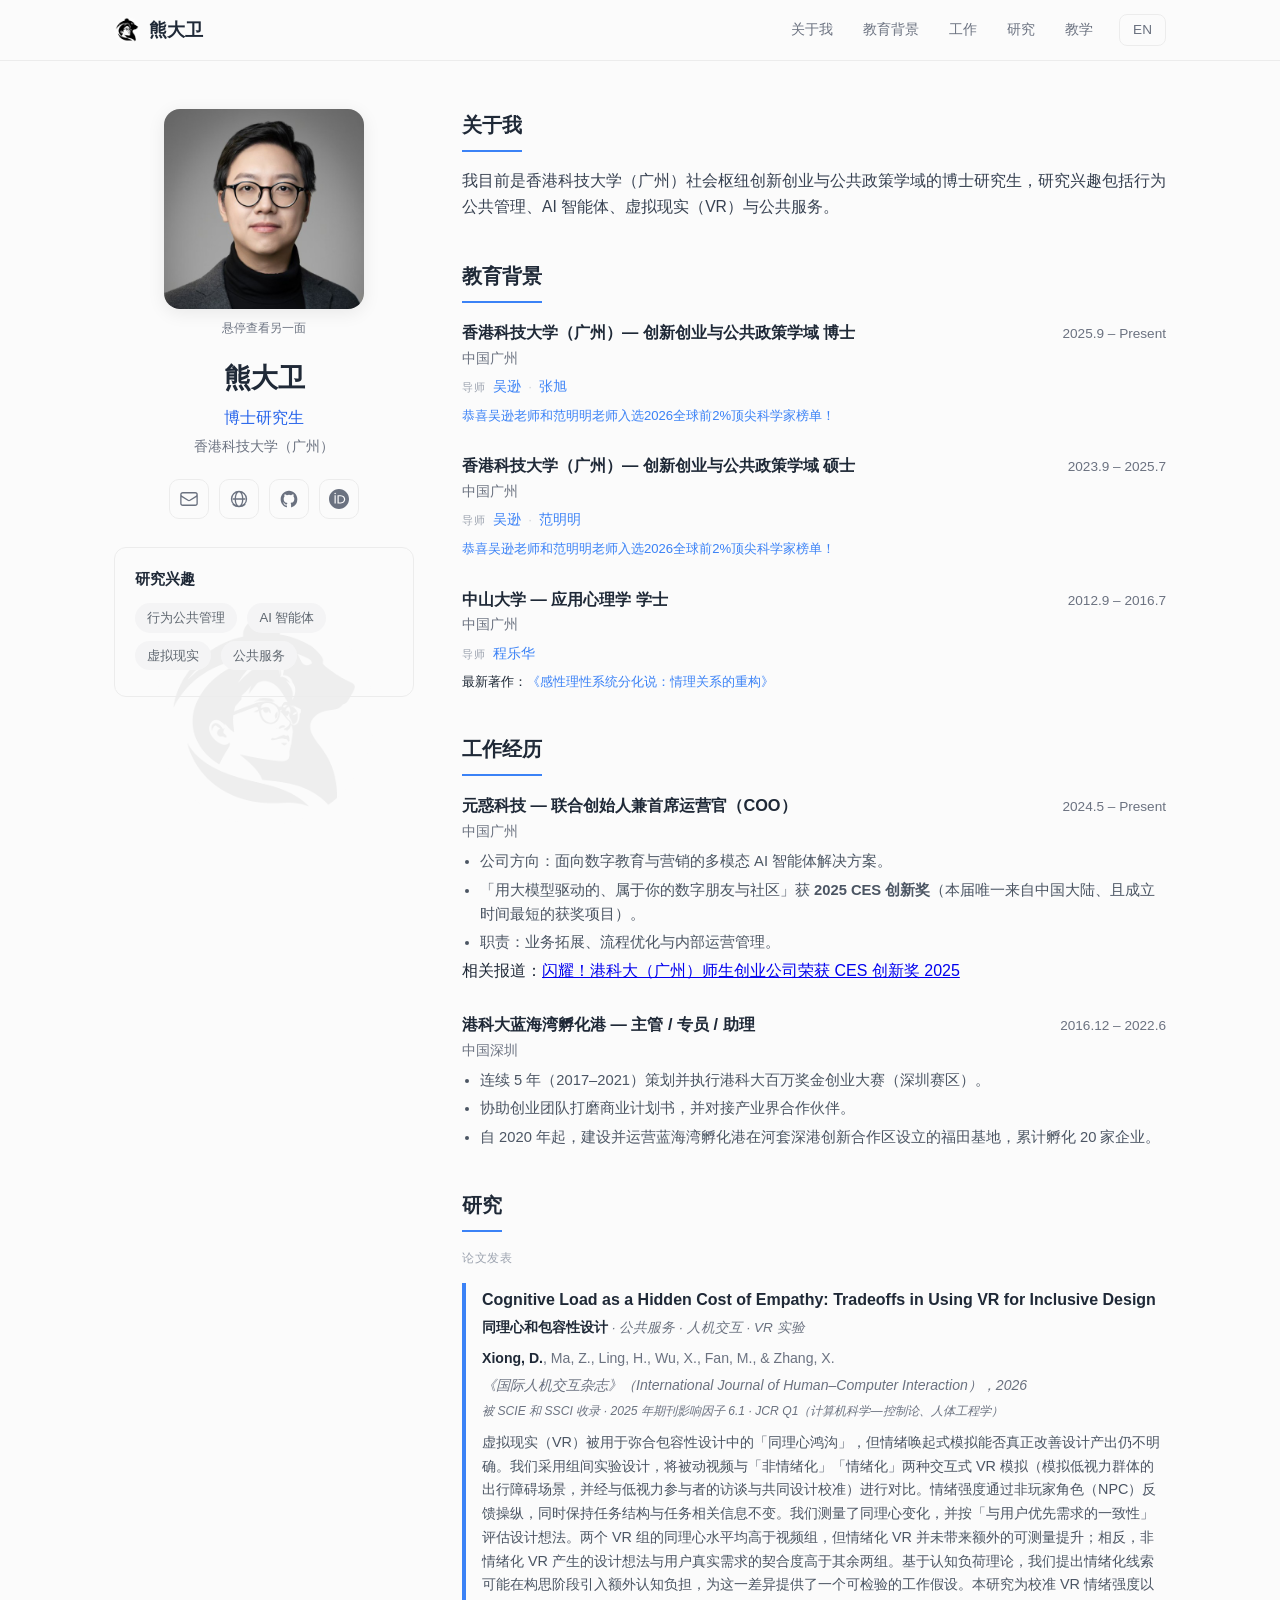
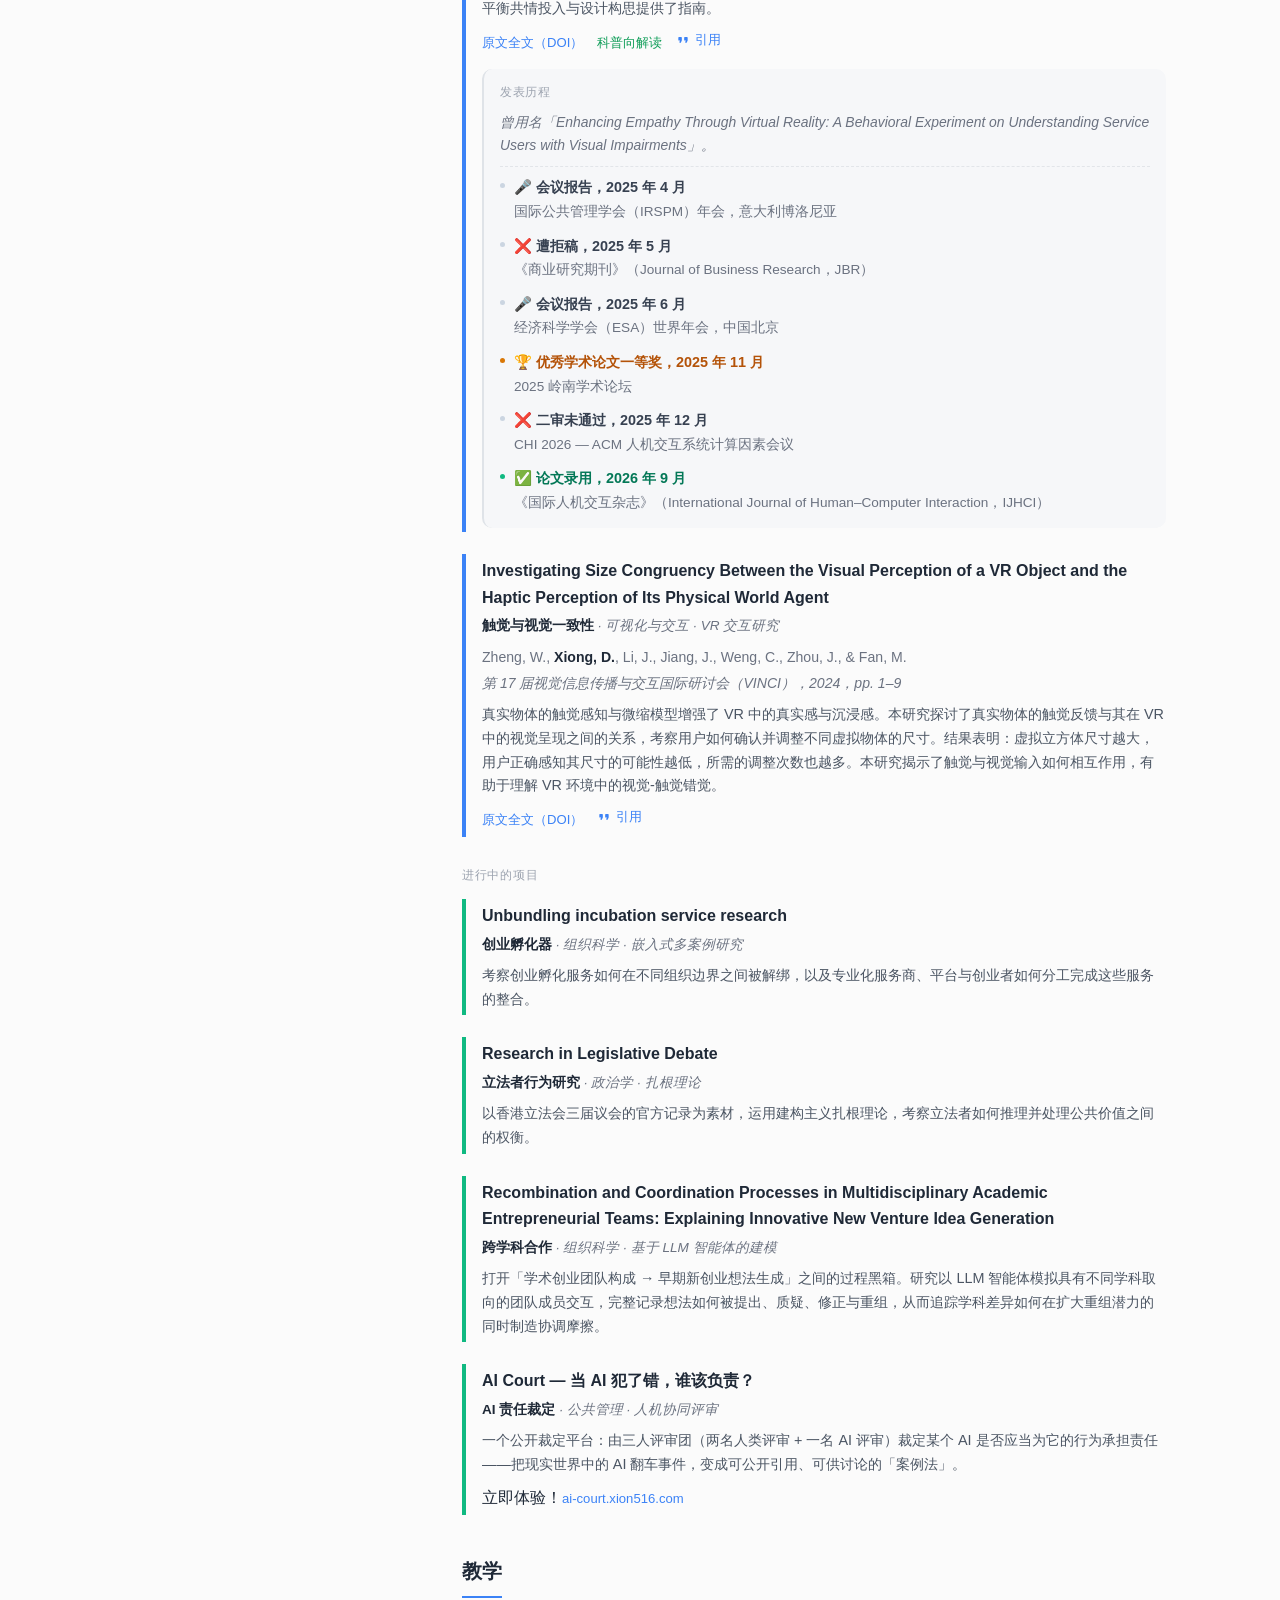
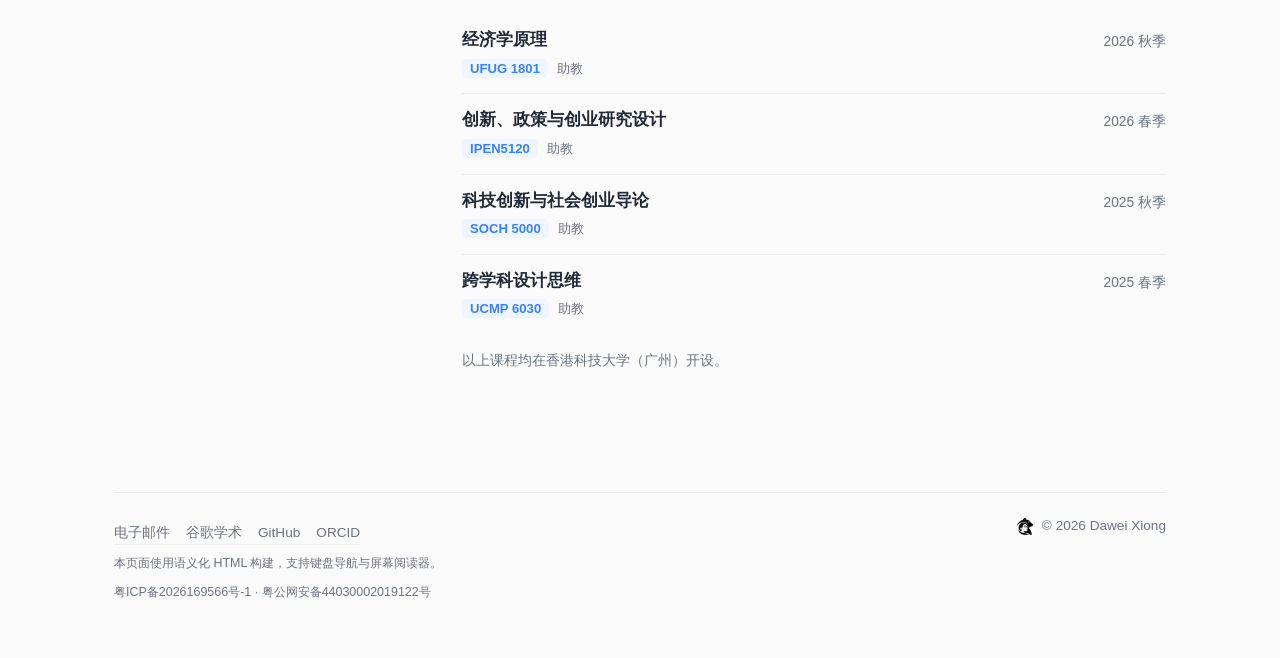
==== commit bc2b7356: "Revert "feat(video): 论文卡片加 Video Intro 弹窗，接入 54s 动画解读视频" This reverts commit edd682debf8cc3f31a49367" ====
--- a/zh/index.html
+++ b/zh/index.html
@@ -166,7 +166,7 @@
                     <p class="venue">《国际人机交互杂志》（International Journal of Human–Computer Interaction），2026</p>
                     <p class="venue-note">被 SCIE 和 SSCI 收录 · 2025 年期刊影响因子 6.1 · JCR Q1（计算机科学—控制论、人体工程学）</p>
                     <p class="abs">虚拟现实（VR）被用于弥合包容性设计中的「同理心鸿沟」，但情绪唤起式模拟能否真正改善设计产出仍不明确。我们采用组间实验设计，将被动视频与「非情绪化」「情绪化」两种交互式 VR 模拟（模拟低视力群体的出行障碍场景，并经与低视力参与者的访谈与共同设计校准）进行对比。情绪强度通过非玩家角色（NPC）反馈操纵，同时保持任务结构与任务相关信息不变。我们测量了同理心变化，并按「与用户优先需求的一致性」评估设计想法。两个 VR 组的同理心水平均高于视频组，但情绪化 VR 并未带来额外的可测量提升；相反，非情绪化 VR 产生的设计想法与用户真实需求的契合度高于其余两组。基于认知负荷理论，我们提出情绪化线索可能在构思阶段引入额外认知负担，为这一差异提供了一个可检验的工作假设。本研究为校准 VR 情绪强度以平衡共情投入与设计构思提供了指南。</p>
-                    <p class="links"><a href="https://doi.org/10.1080/10447318.2026.2730903" target="_blank" rel="noopener">原文全文（DOI）</a><a class="wx" href="https://mp.weixin.qq.com/s/4Z9jU7JK0dcvr9cvZhAqaQ" target="_blank" rel="noopener" title="同一研究，更易读的解读">科普向解读</a><button class="video-btn" type="button" data-video-src="/media/paper-intro.mp4" data-video-poster="/media/paper-intro-poster.jpg" aria-haspopup="dialog"><svg viewBox="0 0 24 24" fill="currentColor" aria-hidden="true"><path d="M8 5.14v13.72L19 12 8 5.14z"/></svg><span>视频解读</span></button><button class="cite-btn" type="button" data-pub="p1" aria-haspopup="dialog"><svg viewBox="0 0 24 24" fill="currentColor" aria-hidden="true"><path d="M7.17 17c.51 0 .98-.29 1.2-.74l1.42-2.84c.14-.28.21-.58.21-.89V8c0-.55-.45-1-1-1H5c-.55 0-1 .45-1 1v4c0 .55.45 1 1 1h2l-1.03 2.06c-.45.9.2 1.94 1.2 1.94zm10 0c.51 0 .98-.29 1.2-.74l1.42-2.84c.14-.28.21-.58.21-.89V8c0-.55-.45-1-1-1h-4c-.55 0-1 .45-1 1v4c0 .55.45 1 1 1h2l-1.03 2.06c-.45.9.2 1.94 1.2 1.94z"/></svg><span>引用</span></button></p>
+                    <p class="links"><a href="https://doi.org/10.1080/10447318.2026.2730903" target="_blank" rel="noopener">原文全文（DOI）</a><a class="wx" href="https://mp.weixin.qq.com/s/4Z9jU7JK0dcvr9cvZhAqaQ" target="_blank" rel="noopener" title="同一研究，更易读的解读">科普向解读</a><button class="cite-btn" type="button" data-pub="p1" aria-haspopup="dialog"><svg viewBox="0 0 24 24" fill="currentColor" aria-hidden="true"><path d="M7.17 17c.51 0 .98-.29 1.2-.74l1.42-2.84c.14-.28.21-.58.21-.89V8c0-.55-.45-1-1-1H5c-.55 0-1 .45-1 1v4c0 .55.45 1 1 1h2l-1.03 2.06c-.45.9.2 1.94 1.2 1.94zm10 0c.51 0 .98-.29 1.2-.74l1.42-2.84c.14-.28.21-.58.21-.89V8c0-.55-.45-1-1-1h-4c-.55 0-1 .45-1 1v4c0 .55.45 1 1 1h2l-1.03 2.06c-.45.9.2 1.94 1.2 1.94z"/></svg><span>引用</span></button></p>
 
                     <div class="pub-history">
                         <p class="ph-label">发表历程</p>
@@ -287,24 +287,6 @@
         </div>
     </footer>
 
-    <!-- 视频弹窗（论文 54 秒动画解读） -->
-    <div class="video-overlay" id="videoOverlay" aria-hidden="true">
-        <div class="video-modal" role="dialog" aria-modal="true" aria-labelledby="videoTitle">
-            <div class="video-head">
-                <div>
-                    <h3 id="videoTitle">视频解读</h3>
-                    <p class="video-sub">54 秒动画版解读：情绪化 VR 为何未必带来更多同理心。</p>
-                </div>
-                <button class="close-btn" id="videoClose" type="button" aria-label="关闭视频">×</button>
-            </div>
-            <video id="introVideo" class="video-player" controls preload="none" playsinline poster="/media/paper-intro-poster.jpg">
-                <source src="/media/paper-intro.mp4" type="video/mp4">
-                <p>你的浏览器不支持视频播放。</p>
-            </video>
-            <p class="video-foot">研究：认知负荷是同理心的隐藏代价（《国际人机交互杂志》，2026）</p>
-        </div>
-    </div>
-
     <!-- 引用弹窗（Google Scholar 风格） -->
     <div class="cite-overlay" id="citeOverlay" aria-hidden="true">
         <div class="cite-modal" role="dialog" aria-modal="true" aria-labelledby="citeTitle">
@@ -434,52 +416,6 @@
             closeBtn.addEventListener('click', closeCite);
             overlay.addEventListener('click', function (e) { if (e.target === overlay) closeCite(); });
             document.addEventListener('keydown', function (e) { if (e.key === 'Escape') closeCite(); });
-        })();
-    </script>
-    <script>
-        (function () {
-            var overlay = document.getElementById('videoOverlay');
-            var closeBtn = document.getElementById('videoClose');
-            var player = document.getElementById('introVideo');
-            if (!overlay || !player) { return; }
-
-            function openVideo(src, poster) {
-                // The mp4 is ~6 MB — only pull it when the visitor actually
-                // asks for it, so the page itself stays light.
-                if (src && player.getAttribute('data-src') !== src) {
-                    player.setAttribute('data-src', src);
-                    var source = player.querySelector('source');
-                    if (source) { source.setAttribute('src', src); }
-                    player.load();
-                }
-                if (poster) { player.setAttribute('poster', poster); }
-                overlay.classList.add('open');
-                overlay.setAttribute('aria-hidden', 'false');
-                document.body.style.overflow = 'hidden';
-                closeBtn.focus();
-                var p = player.play();
-                if (p && p.catch) { p.catch(function () {}); }
-            }
-
-            function closeVideo() {
-                overlay.classList.remove('open');
-                overlay.setAttribute('aria-hidden', 'true');
-                document.body.style.overflow = '';
-                player.pause();
-                player.currentTime = 0;
-            }
-
-            var btns = document.querySelectorAll('.video-btn');
-            for (var i = 0; i < btns.length; i++) {
-                btns[i].addEventListener('click', function () {
-                    openVideo(this.getAttribute('data-video-src'),
-                              this.getAttribute('data-video-poster'));
-                });
-            }
-
-            closeBtn.addEventListener('click', closeVideo);
-            overlay.addEventListener('click', function (e) { if (e.target === overlay) closeVideo(); });
-            document.addEventListener('keydown', function (e) { if (e.key === 'Escape') closeVideo(); });
         })();
     </script>
 <script type="application/ld+json">
--- a/site.css
+++ b/site.css
@@ -166,49 +166,6 @@
         .pub-card .links a:hover { text-decoration: underline; }
         .pub-card .links a.wx { color: #0f9d58; }
         .pub-card .links a.wx:hover { color: #0b7c46; }
-        .pub-card .links .video-btn {
-            display: inline-flex; align-items: center; gap: 5px;
-            font-size: 0.82rem; color: var(--accent); text-decoration: none;
-            font-weight: 500; background: none; border: none; cursor: pointer;
-            padding: 0; margin-right: 14px;
-        }
-        .pub-card .links .video-btn:hover { text-decoration: underline; }
-        .pub-card .links .video-btn svg { width: 14px; height: 14px; }
-
-        /* 视频弹窗 */
-        .video-overlay {
-            position: fixed; inset: 0; z-index: 100;
-            background: rgba(15,23,42,0.55); display: none;
-            align-items: center; justify-content: center; padding: 24px;
-        }
-        .video-overlay.open { display: flex; }
-        .video-modal {
-            background: #fff; border-radius: 14px; max-width: 900px; width: 100%;
-            box-shadow: 0 20px 60px rgba(0,0,0,0.3);
-            padding: 20px 22px 16px;
-        }
-        .video-modal .video-head {
-            display: flex; justify-content: space-between; align-items: flex-start;
-            gap: 12px; margin-bottom: 12px;
-        }
-        .video-modal h3 { font-size: 1.1rem; margin-bottom: 4px; }
-        .video-modal .video-sub { color: var(--muted); font-size: 0.84rem; }
-        .video-modal .close-btn {
-            border: none; background: none; cursor: pointer; color: var(--muted);
-            font-size: 1.6rem; line-height: 1; padding: 0 4px; flex: none;
-        }
-        .video-modal .close-btn:hover { color: var(--text); }
-        .video-player {
-            display: block; width: 100%; height: auto; background: #0f172a;
-            border-radius: 10px; aspect-ratio: 16 / 9;
-        }
-        .video-modal .video-foot {
-            margin-top: 10px; font-size: 0.78rem; color: var(--muted);
-        }
-        @media (max-width: 640px) {
-            .video-overlay { padding: 12px; }
-            .video-modal { padding: 16px 14px 12px; }
-        }
 
         /* 履历嵌套块 */
         .pub-history {
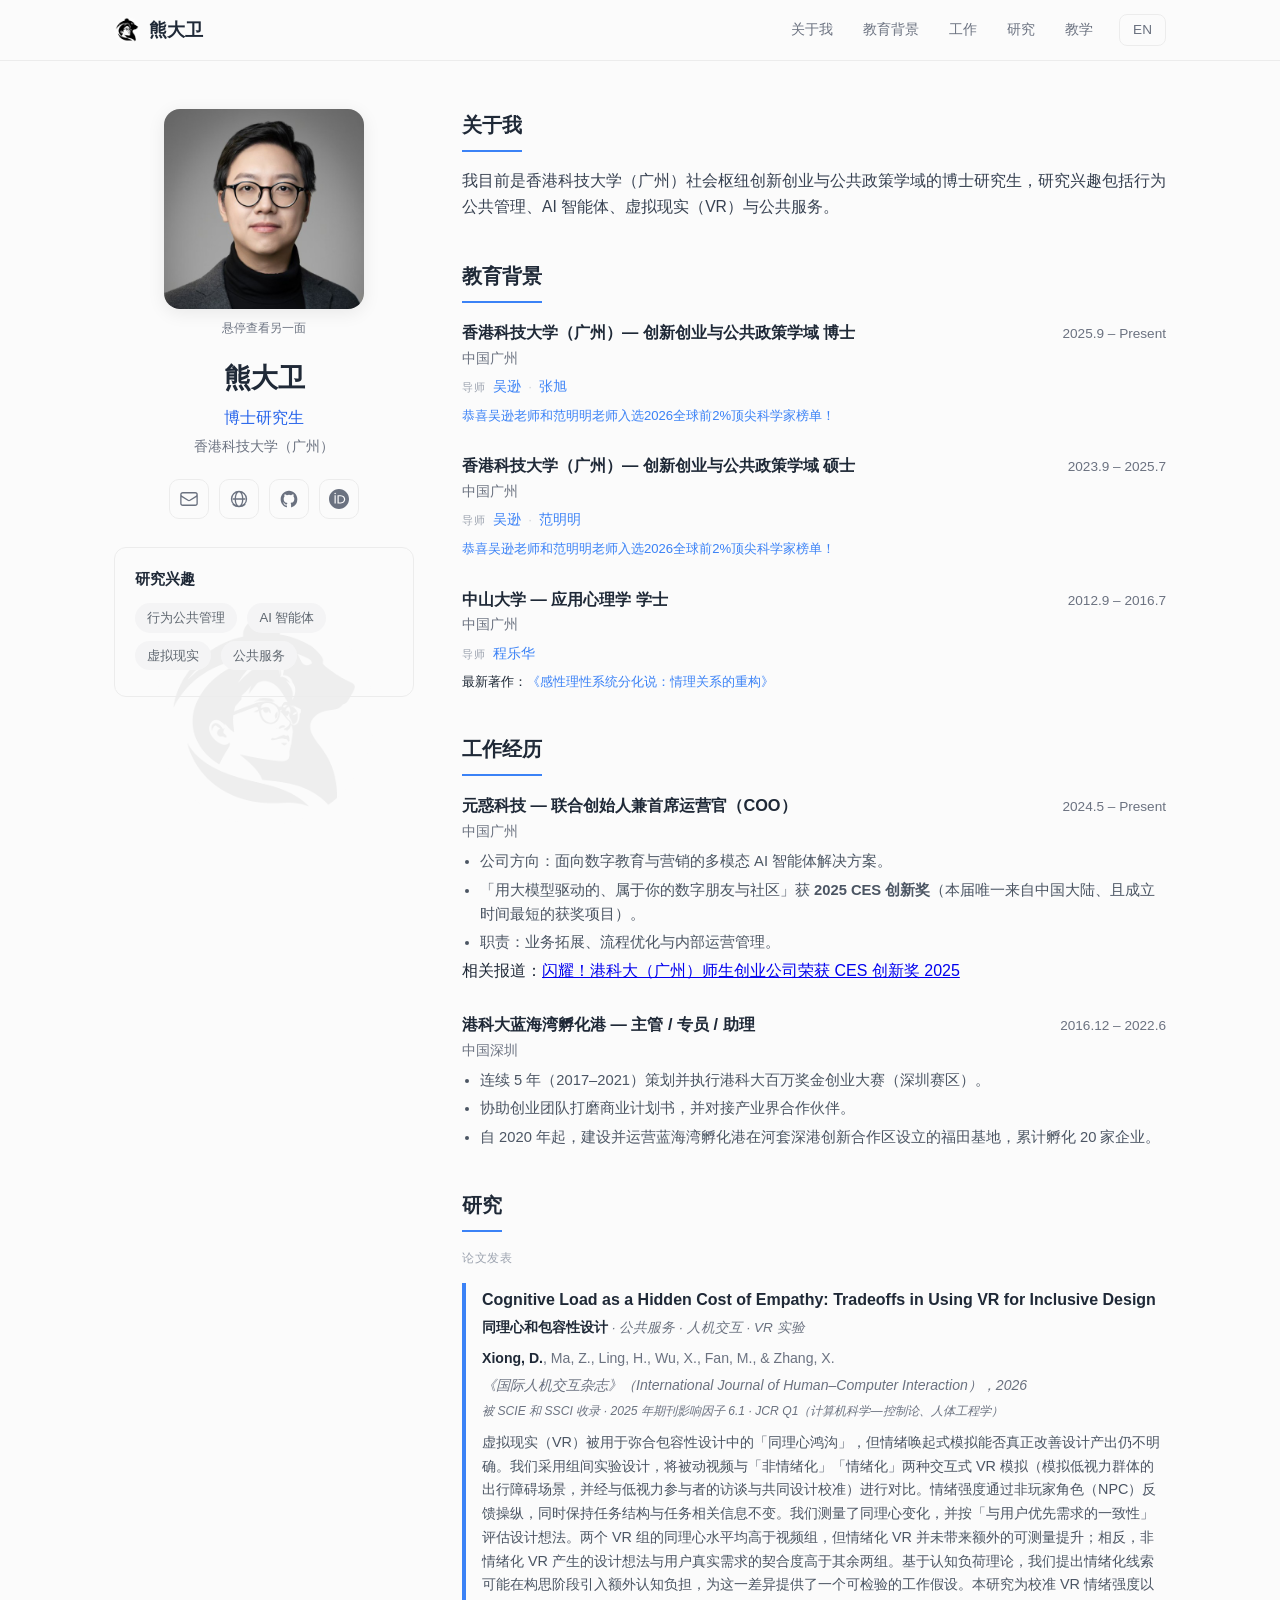
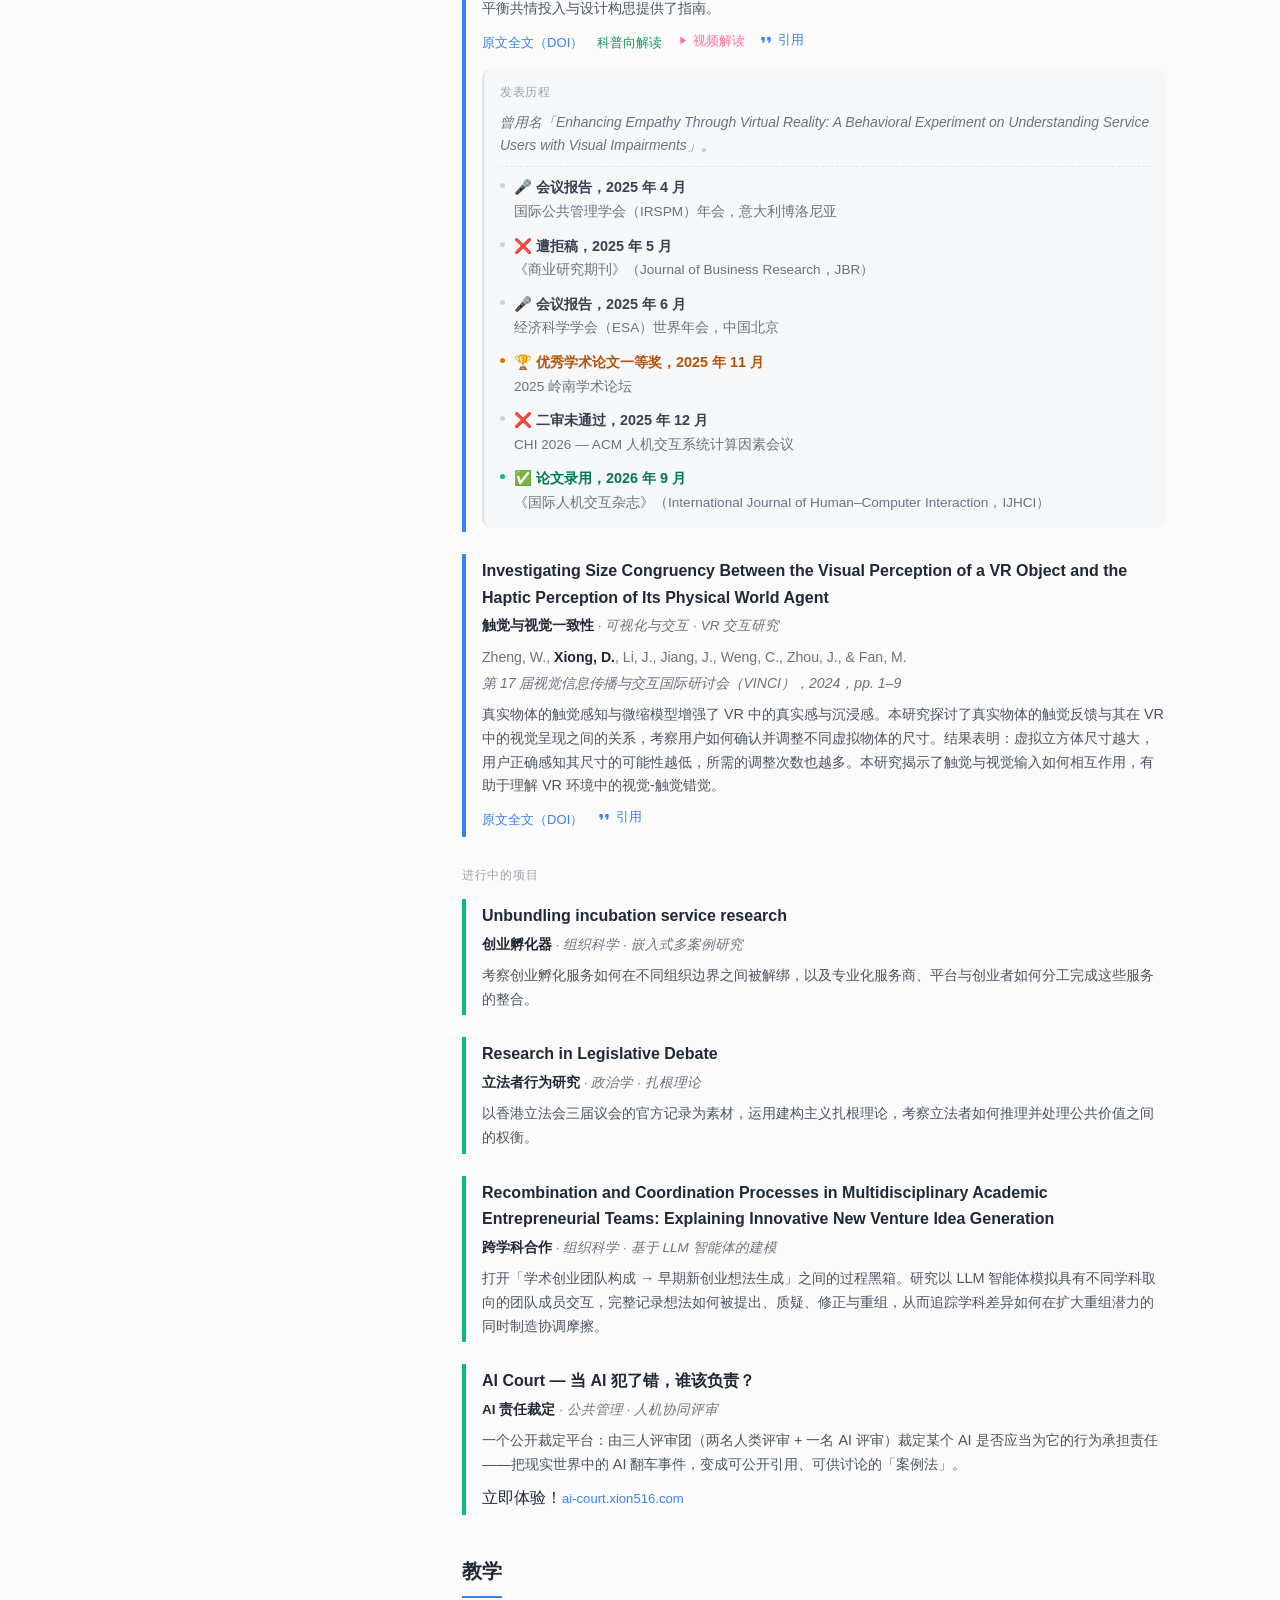
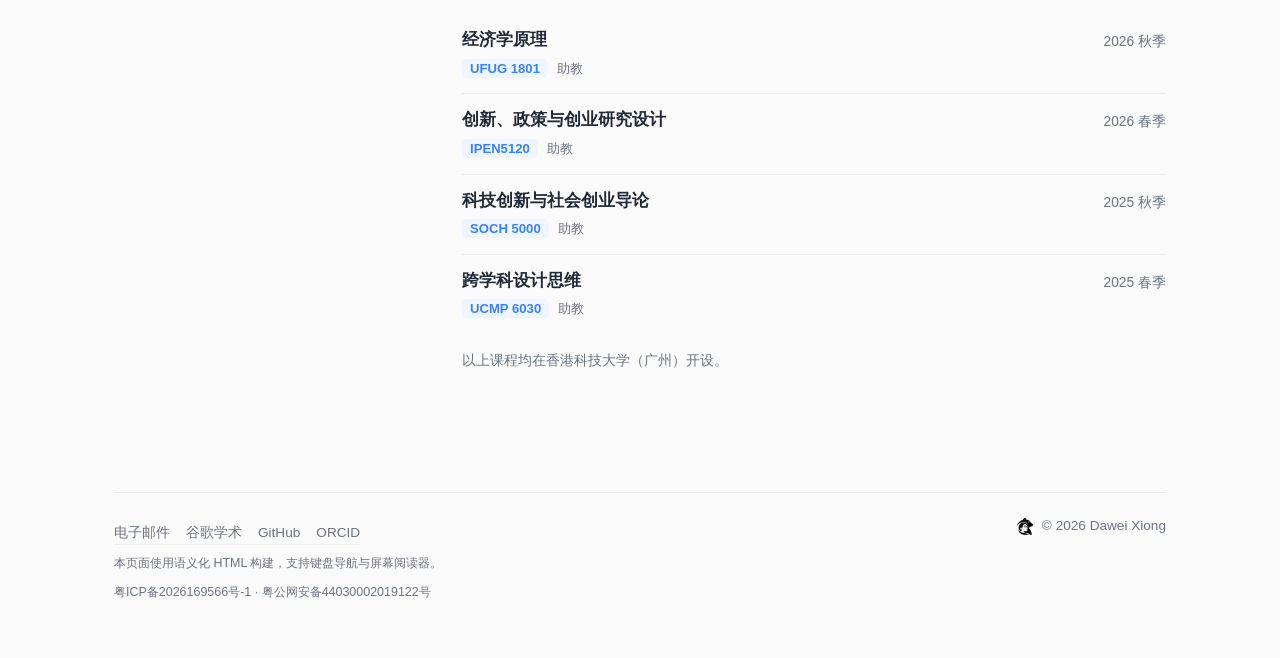
==== commit 6f506f8e: "feat(video): 论文卡片加 B站视频解读跳转链接 - 英文页指向 p=2（英文版 revision_v13_english_new_music），中文页指向 p=1（中文版） - 用跳转而非" ====
--- a/zh/index.html
+++ b/zh/index.html
@@ -166,7 +166,7 @@
                     <p class="venue">《国际人机交互杂志》（International Journal of Human–Computer Interaction），2026</p>
                     <p class="venue-note">被 SCIE 和 SSCI 收录 · 2025 年期刊影响因子 6.1 · JCR Q1（计算机科学—控制论、人体工程学）</p>
                     <p class="abs">虚拟现实（VR）被用于弥合包容性设计中的「同理心鸿沟」，但情绪唤起式模拟能否真正改善设计产出仍不明确。我们采用组间实验设计，将被动视频与「非情绪化」「情绪化」两种交互式 VR 模拟（模拟低视力群体的出行障碍场景，并经与低视力参与者的访谈与共同设计校准）进行对比。情绪强度通过非玩家角色（NPC）反馈操纵，同时保持任务结构与任务相关信息不变。我们测量了同理心变化，并按「与用户优先需求的一致性」评估设计想法。两个 VR 组的同理心水平均高于视频组，但情绪化 VR 并未带来额外的可测量提升；相反，非情绪化 VR 产生的设计想法与用户真实需求的契合度高于其余两组。基于认知负荷理论，我们提出情绪化线索可能在构思阶段引入额外认知负担，为这一差异提供了一个可检验的工作假设。本研究为校准 VR 情绪强度以平衡共情投入与设计构思提供了指南。</p>
-                    <p class="links"><a href="https://doi.org/10.1080/10447318.2026.2730903" target="_blank" rel="noopener">原文全文（DOI）</a><a class="wx" href="https://mp.weixin.qq.com/s/4Z9jU7JK0dcvr9cvZhAqaQ" target="_blank" rel="noopener" title="同一研究，更易读的解读">科普向解读</a><button class="cite-btn" type="button" data-pub="p1" aria-haspopup="dialog"><svg viewBox="0 0 24 24" fill="currentColor" aria-hidden="true"><path d="M7.17 17c.51 0 .98-.29 1.2-.74l1.42-2.84c.14-.28.21-.58.21-.89V8c0-.55-.45-1-1-1H5c-.55 0-1 .45-1 1v4c0 .55.45 1 1 1h2l-1.03 2.06c-.45.9.2 1.94 1.2 1.94zm10 0c.51 0 .98-.29 1.2-.74l1.42-2.84c.14-.28.21-.58.21-.89V8c0-.55-.45-1-1-1h-4c-.55 0-1 .45-1 1v4c0 .55.45 1 1 1h2l-1.03 2.06c-.45.9.2 1.94 1.2 1.94z"/></svg><span>引用</span></button></p>
+                    <p class="links"><a href="https://doi.org/10.1080/10447318.2026.2730903" target="_blank" rel="noopener">原文全文（DOI）</a><a class="wx" href="https://mp.weixin.qq.com/s/4Z9jU7JK0dcvr9cvZhAqaQ" target="_blank" rel="noopener" title="同一研究，更易读的解读">科普向解读</a><a class="bili" href="https://www.bilibili.com/video/BV1sssY6aEJs/?p=1" target="_blank" rel="noopener" title="在哔哩哔哩观看"><svg viewBox="0 0 24 24" fill="currentColor" aria-hidden="true"><path d="M8 5.14v13.72L19 12 8 5.14z"/></svg><span>视频解读</span></a><button class="cite-btn" type="button" data-pub="p1" aria-haspopup="dialog"><svg viewBox="0 0 24 24" fill="currentColor" aria-hidden="true"><path d="M7.17 17c.51 0 .98-.29 1.2-.74l1.42-2.84c.14-.28.21-.58.21-.89V8c0-.55-.45-1-1-1H5c-.55 0-1 .45-1 1v4c0 .55.45 1 1 1h2l-1.03 2.06c-.45.9.2 1.94 1.2 1.94zm10 0c.51 0 .98-.29 1.2-.74l1.42-2.84c.14-.28.21-.58.21-.89V8c0-.55-.45-1-1-1h-4c-.55 0-1 .45-1 1v4c0 .55.45 1 1 1h2l-1.03 2.06c-.45.9.2 1.94 1.2 1.94z"/></svg><span>引用</span></button></p>
 
                     <div class="pub-history">
                         <p class="ph-label">发表历程</p>
--- a/site.css
+++ b/site.css
@@ -166,6 +166,11 @@
         .pub-card .links a:hover { text-decoration: underline; }
         .pub-card .links a.wx { color: #0f9d58; }
         .pub-card .links a.wx:hover { color: #0b7c46; }
+        .pub-card .links a.bili {
+            color: #fb7299; display: inline-flex; align-items: center; gap: 4px;
+        }
+        .pub-card .links a.bili:hover { color: #e5608d; }
+        .pub-card .links a.bili svg { width: 13px; height: 13px; }
 
         /* 履历嵌套块 */
         .pub-history {
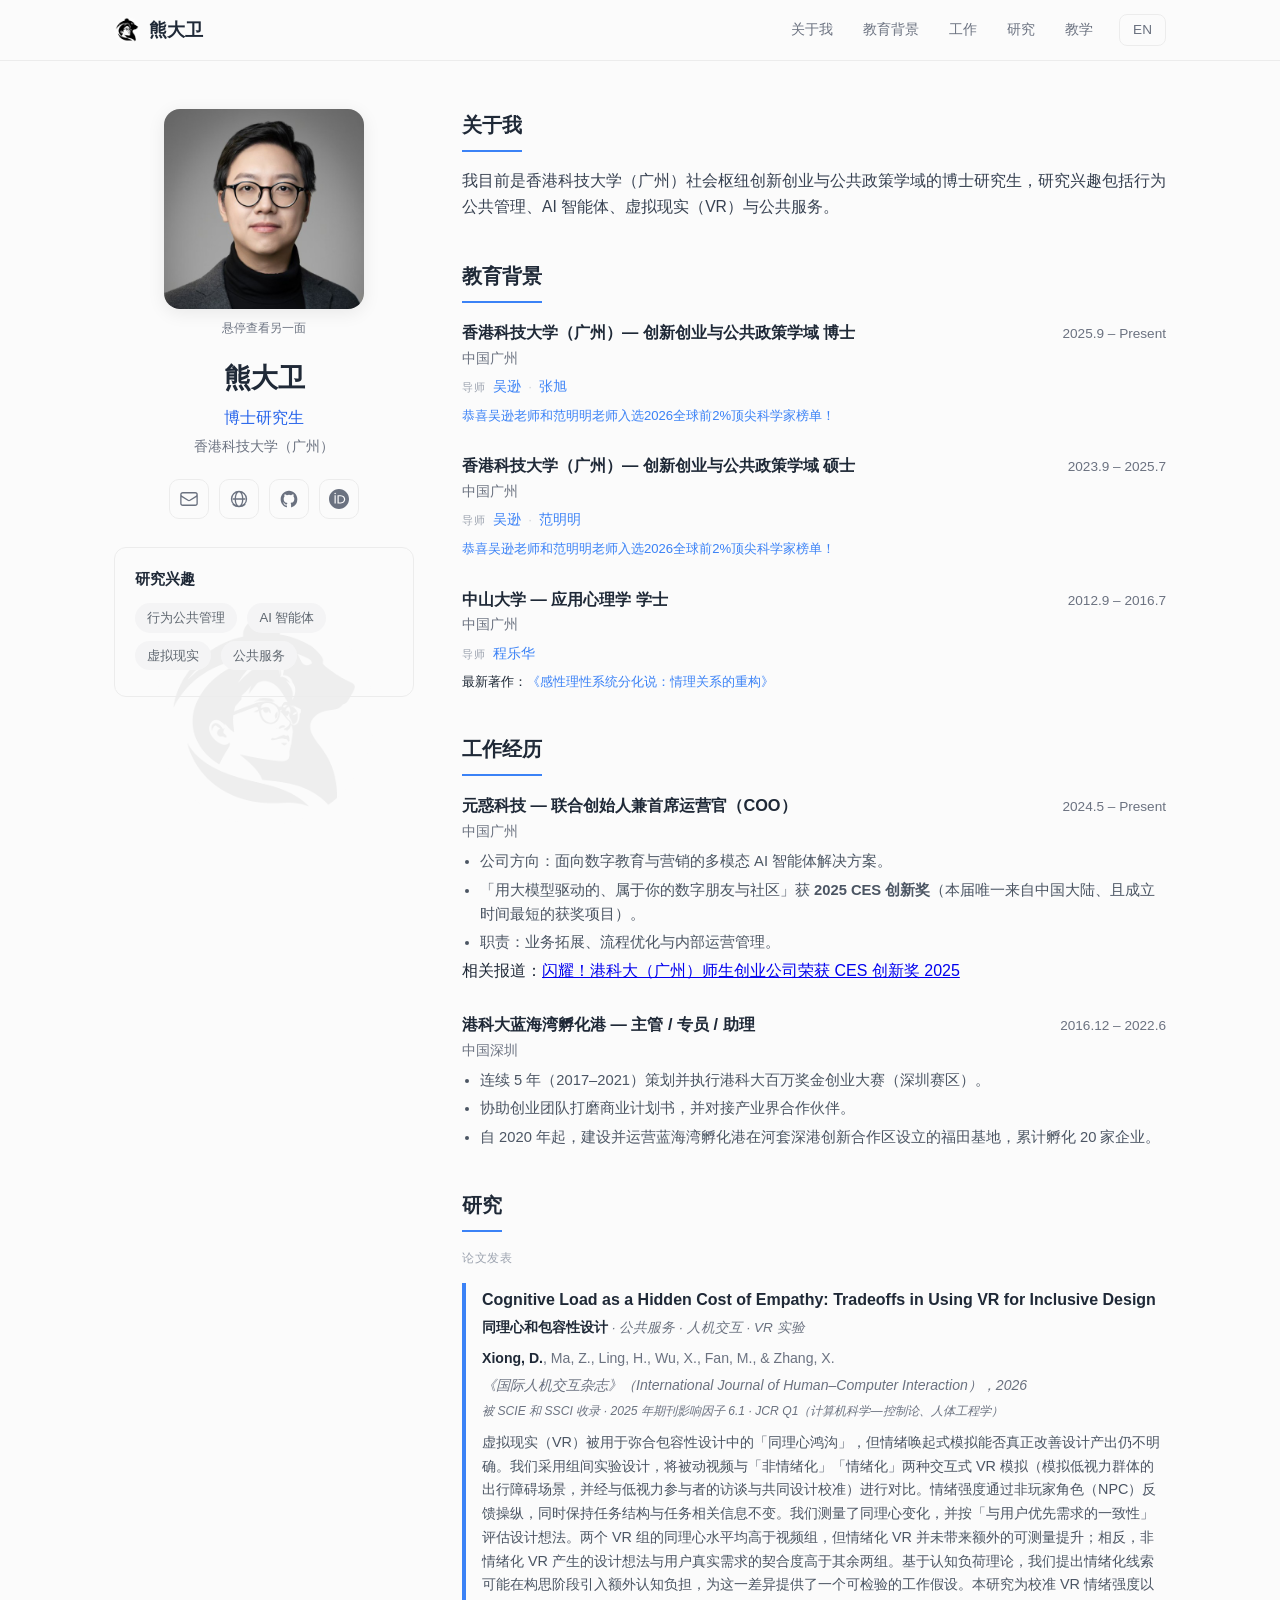
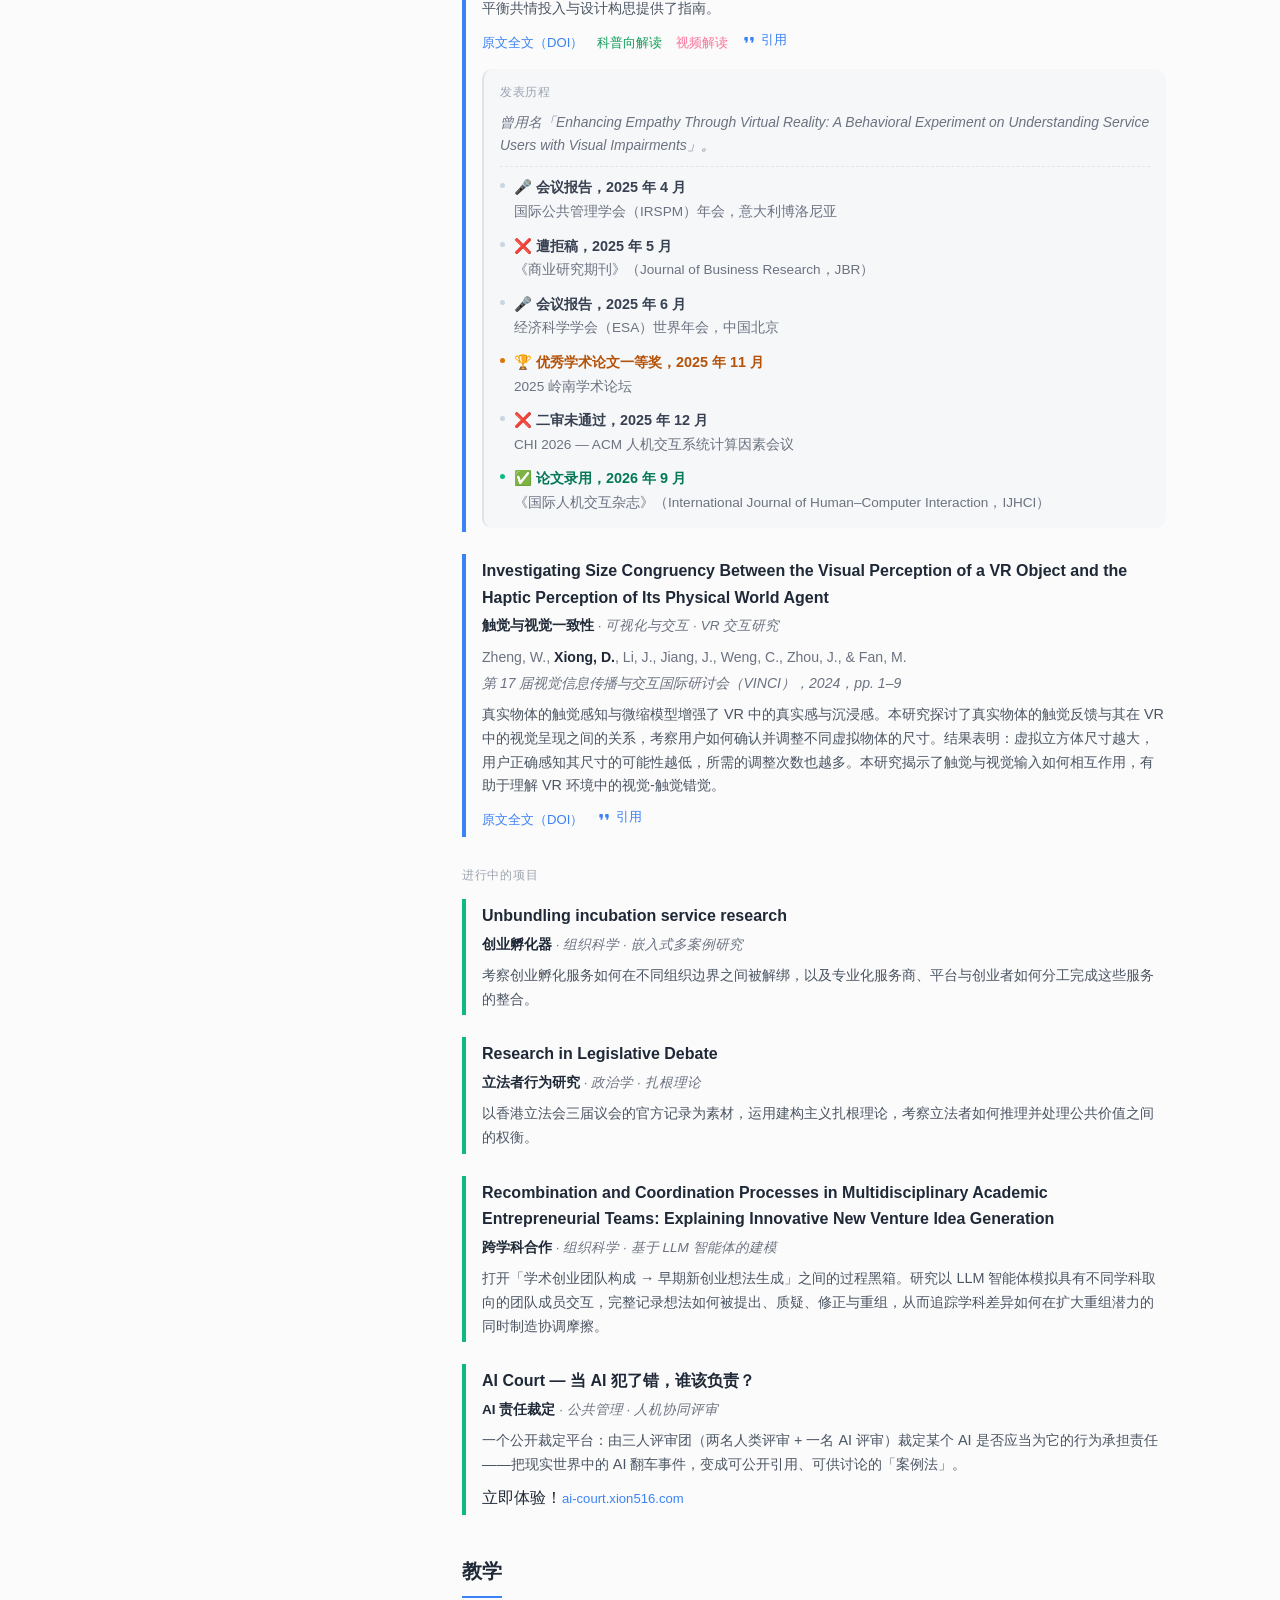
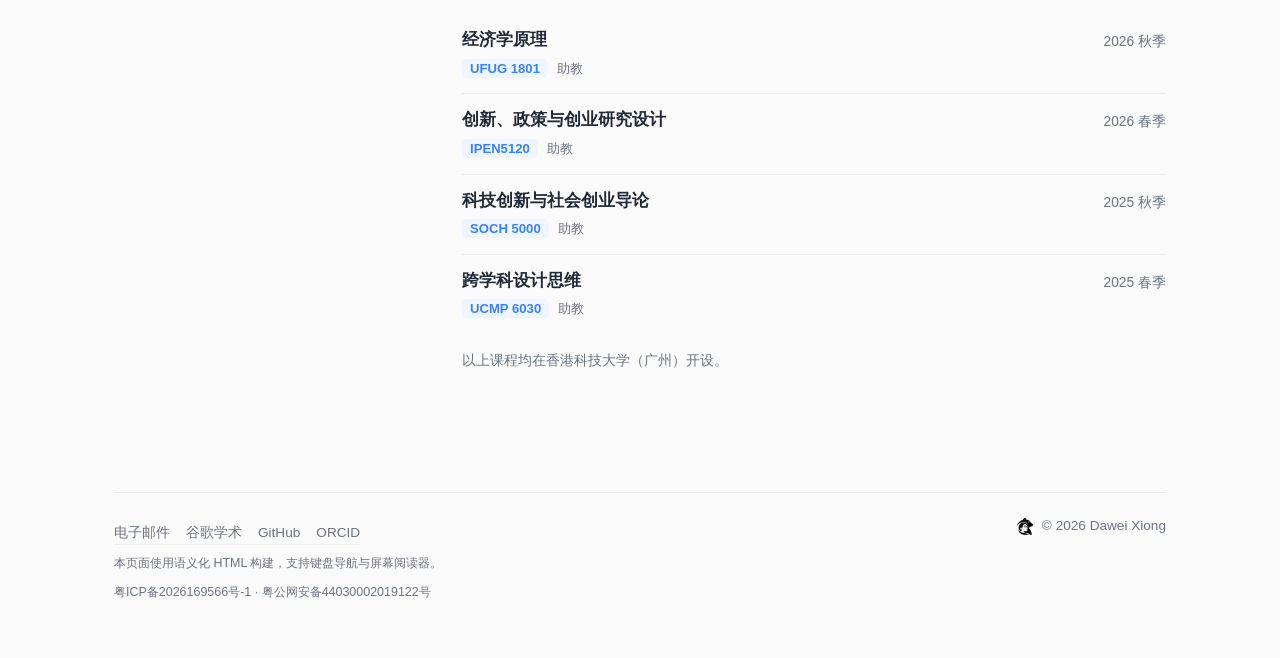
==== commit db70dc74: "fix(video): 移除 B站视频链接的播放三角图标 三角图标相对细体文字过大且重，改回纯文字链接，与同排 DOI/微信链接 同一视觉重量。同步去掉 inline-flex 与 svg 尺寸规则。" ====
--- a/zh/index.html
+++ b/zh/index.html
@@ -166,7 +166,7 @@
                     <p class="venue">《国际人机交互杂志》（International Journal of Human–Computer Interaction），2026</p>
                     <p class="venue-note">被 SCIE 和 SSCI 收录 · 2025 年期刊影响因子 6.1 · JCR Q1（计算机科学—控制论、人体工程学）</p>
                     <p class="abs">虚拟现实（VR）被用于弥合包容性设计中的「同理心鸿沟」，但情绪唤起式模拟能否真正改善设计产出仍不明确。我们采用组间实验设计，将被动视频与「非情绪化」「情绪化」两种交互式 VR 模拟（模拟低视力群体的出行障碍场景，并经与低视力参与者的访谈与共同设计校准）进行对比。情绪强度通过非玩家角色（NPC）反馈操纵，同时保持任务结构与任务相关信息不变。我们测量了同理心变化，并按「与用户优先需求的一致性」评估设计想法。两个 VR 组的同理心水平均高于视频组，但情绪化 VR 并未带来额外的可测量提升；相反，非情绪化 VR 产生的设计想法与用户真实需求的契合度高于其余两组。基于认知负荷理论，我们提出情绪化线索可能在构思阶段引入额外认知负担，为这一差异提供了一个可检验的工作假设。本研究为校准 VR 情绪强度以平衡共情投入与设计构思提供了指南。</p>
-                    <p class="links"><a href="https://doi.org/10.1080/10447318.2026.2730903" target="_blank" rel="noopener">原文全文（DOI）</a><a class="wx" href="https://mp.weixin.qq.com/s/4Z9jU7JK0dcvr9cvZhAqaQ" target="_blank" rel="noopener" title="同一研究，更易读的解读">科普向解读</a><a class="bili" href="https://www.bilibili.com/video/BV1sssY6aEJs/?p=1" target="_blank" rel="noopener" title="在哔哩哔哩观看"><svg viewBox="0 0 24 24" fill="currentColor" aria-hidden="true"><path d="M8 5.14v13.72L19 12 8 5.14z"/></svg><span>视频解读</span></a><button class="cite-btn" type="button" data-pub="p1" aria-haspopup="dialog"><svg viewBox="0 0 24 24" fill="currentColor" aria-hidden="true"><path d="M7.17 17c.51 0 .98-.29 1.2-.74l1.42-2.84c.14-.28.21-.58.21-.89V8c0-.55-.45-1-1-1H5c-.55 0-1 .45-1 1v4c0 .55.45 1 1 1h2l-1.03 2.06c-.45.9.2 1.94 1.2 1.94zm10 0c.51 0 .98-.29 1.2-.74l1.42-2.84c.14-.28.21-.58.21-.89V8c0-.55-.45-1-1-1h-4c-.55 0-1 .45-1 1v4c0 .55.45 1 1 1h2l-1.03 2.06c-.45.9.2 1.94 1.2 1.94z"/></svg><span>引用</span></button></p>
+                    <p class="links"><a href="https://doi.org/10.1080/10447318.2026.2730903" target="_blank" rel="noopener">原文全文（DOI）</a><a class="wx" href="https://mp.weixin.qq.com/s/4Z9jU7JK0dcvr9cvZhAqaQ" target="_blank" rel="noopener" title="同一研究，更易读的解读">科普向解读</a><a class="bili" href="https://www.bilibili.com/video/BV1sssY6aEJs/?p=1" target="_blank" rel="noopener" title="在哔哩哔哩观看"><span>视频解读</span></a><button class="cite-btn" type="button" data-pub="p1" aria-haspopup="dialog"><svg viewBox="0 0 24 24" fill="currentColor" aria-hidden="true"><path d="M7.17 17c.51 0 .98-.29 1.2-.74l1.42-2.84c.14-.28.21-.58.21-.89V8c0-.55-.45-1-1-1H5c-.55 0-1 .45-1 1v4c0 .55.45 1 1 1h2l-1.03 2.06c-.45.9.2 1.94 1.2 1.94zm10 0c.51 0 .98-.29 1.2-.74l1.42-2.84c.14-.28.21-.58.21-.89V8c0-.55-.45-1-1-1h-4c-.55 0-1 .45-1 1v4c0 .55.45 1 1 1h2l-1.03 2.06c-.45.9.2 1.94 1.2 1.94z"/></svg><span>引用</span></button></p>
 
                     <div class="pub-history">
                         <p class="ph-label">发表历程</p>
--- a/site.css
+++ b/site.css
@@ -166,11 +166,8 @@
         .pub-card .links a:hover { text-decoration: underline; }
         .pub-card .links a.wx { color: #0f9d58; }
         .pub-card .links a.wx:hover { color: #0b7c46; }
-        .pub-card .links a.bili {
-            color: #fb7299; display: inline-flex; align-items: center; gap: 4px;
-        }
+        .pub-card .links a.bili { color: #fb7299; }
         .pub-card .links a.bili:hover { color: #e5608d; }
-        .pub-card .links a.bili svg { width: 13px; height: 13px; }
 
         /* 履历嵌套块 */
         .pub-history {
